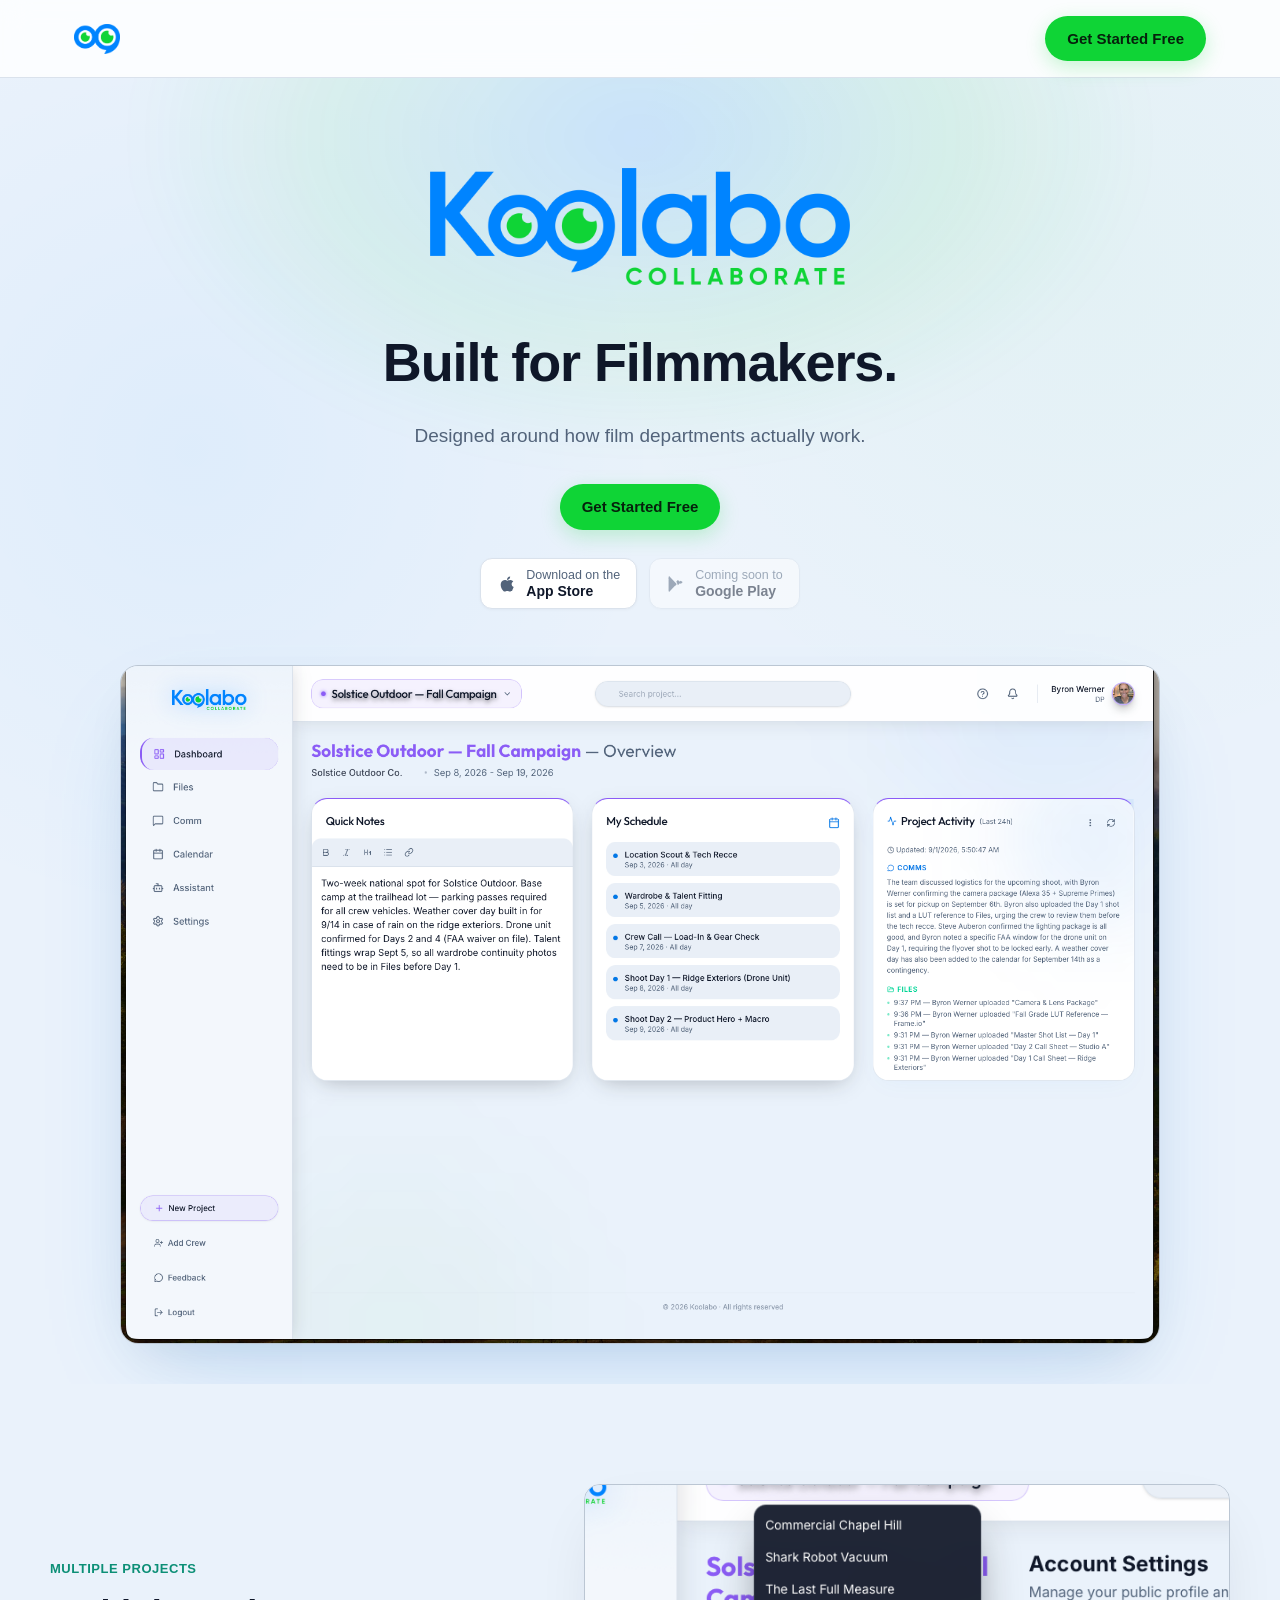
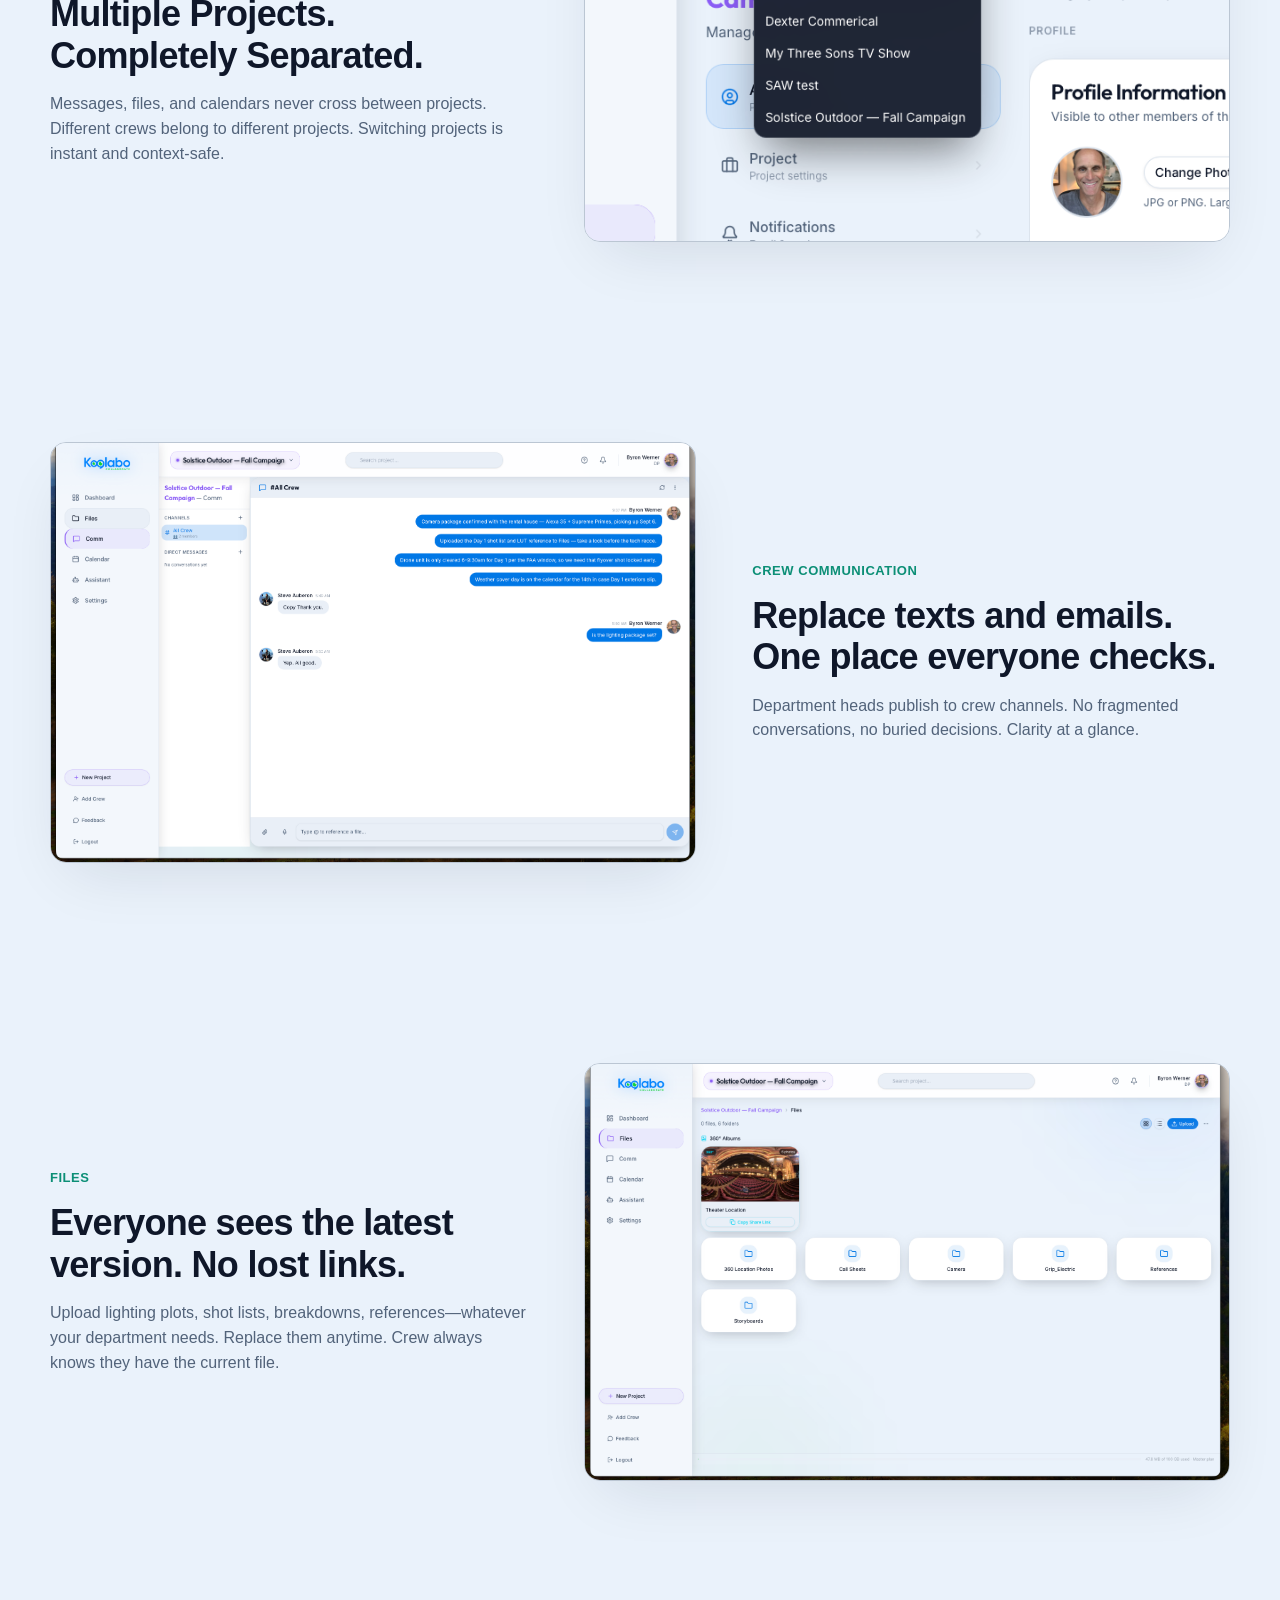
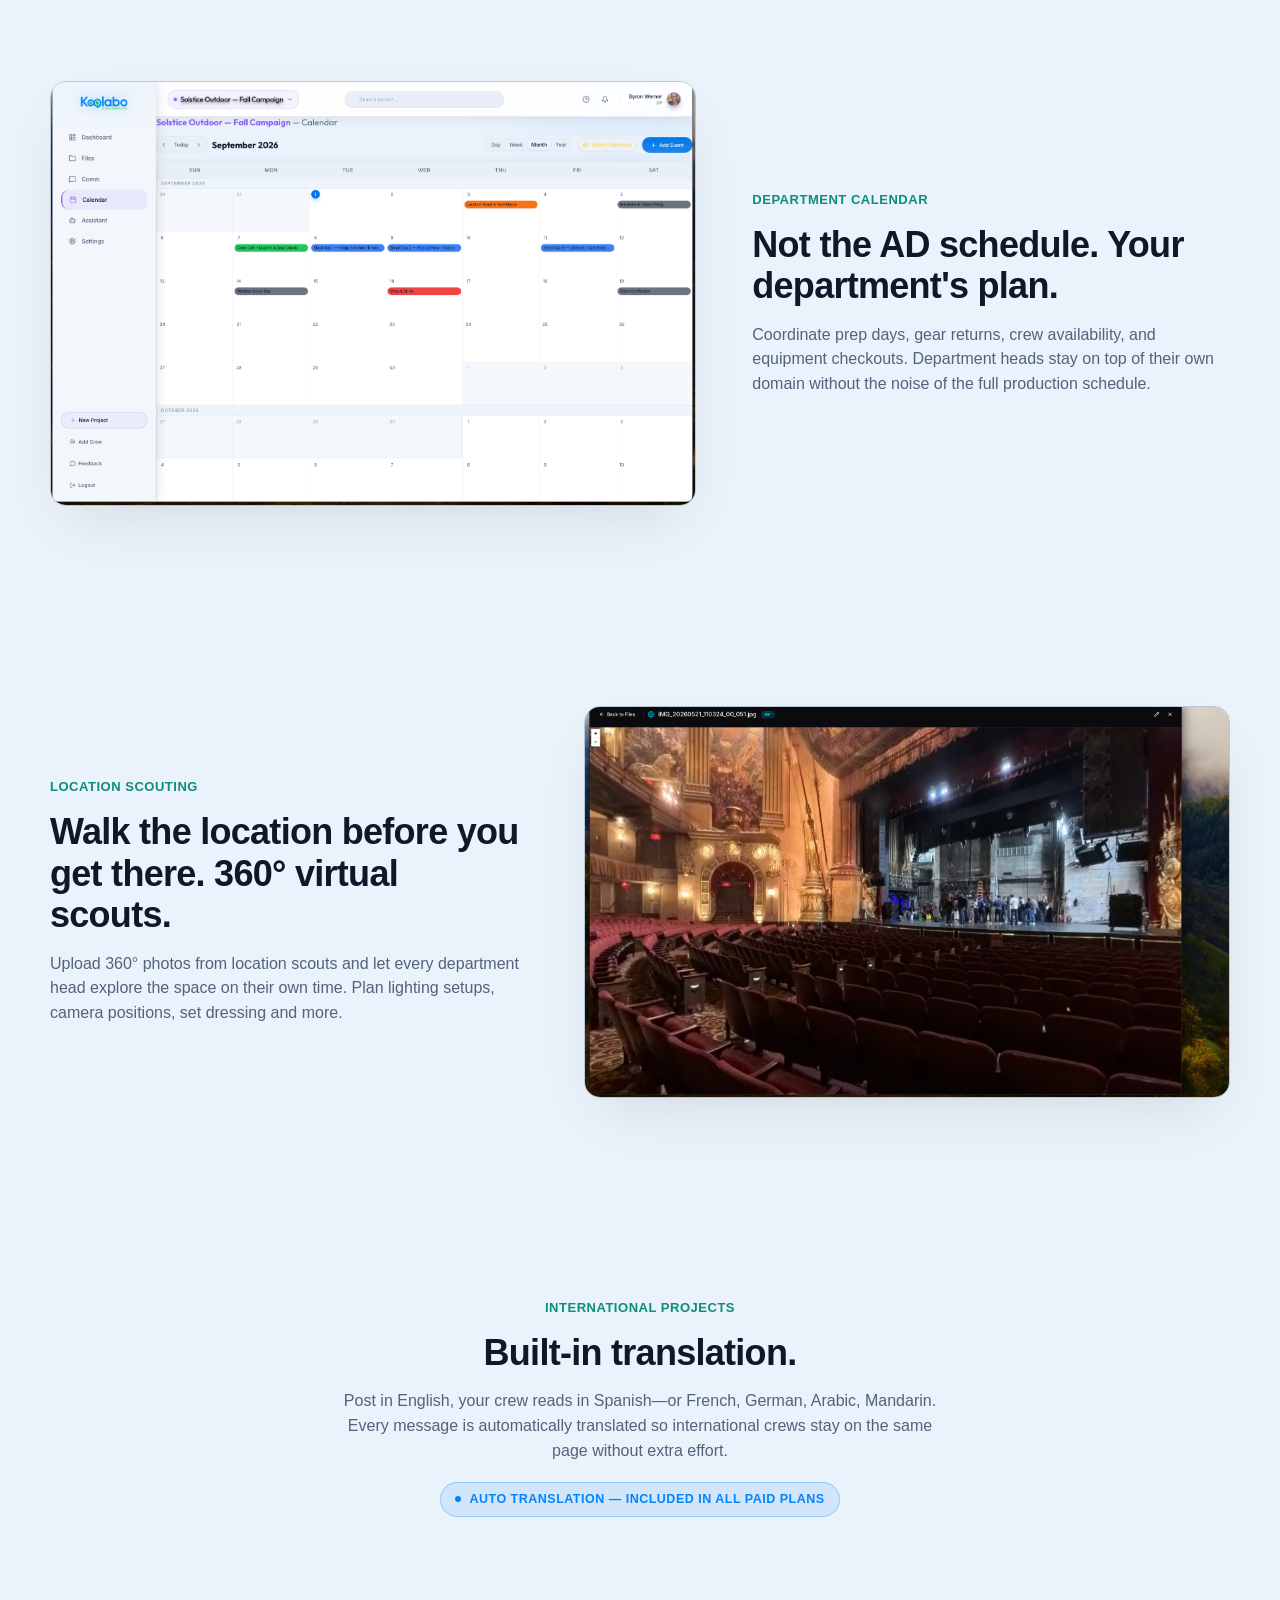
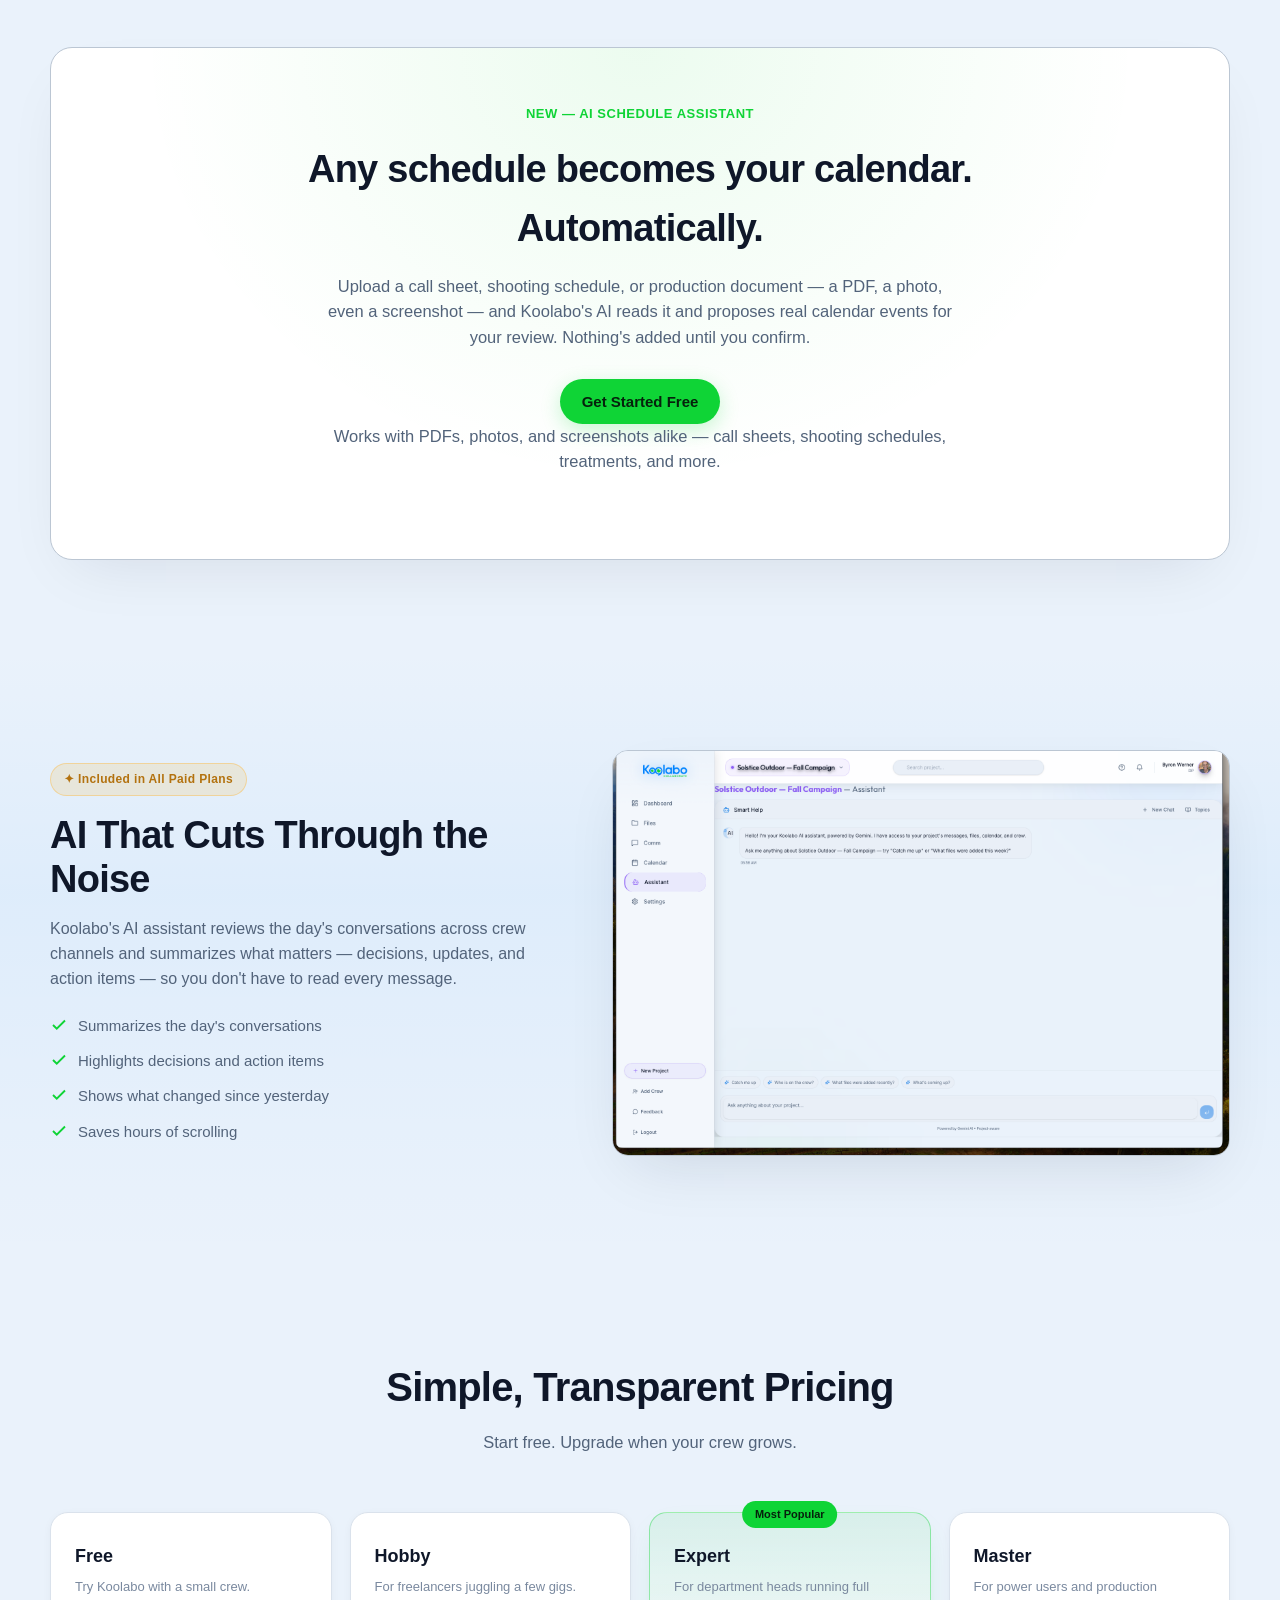
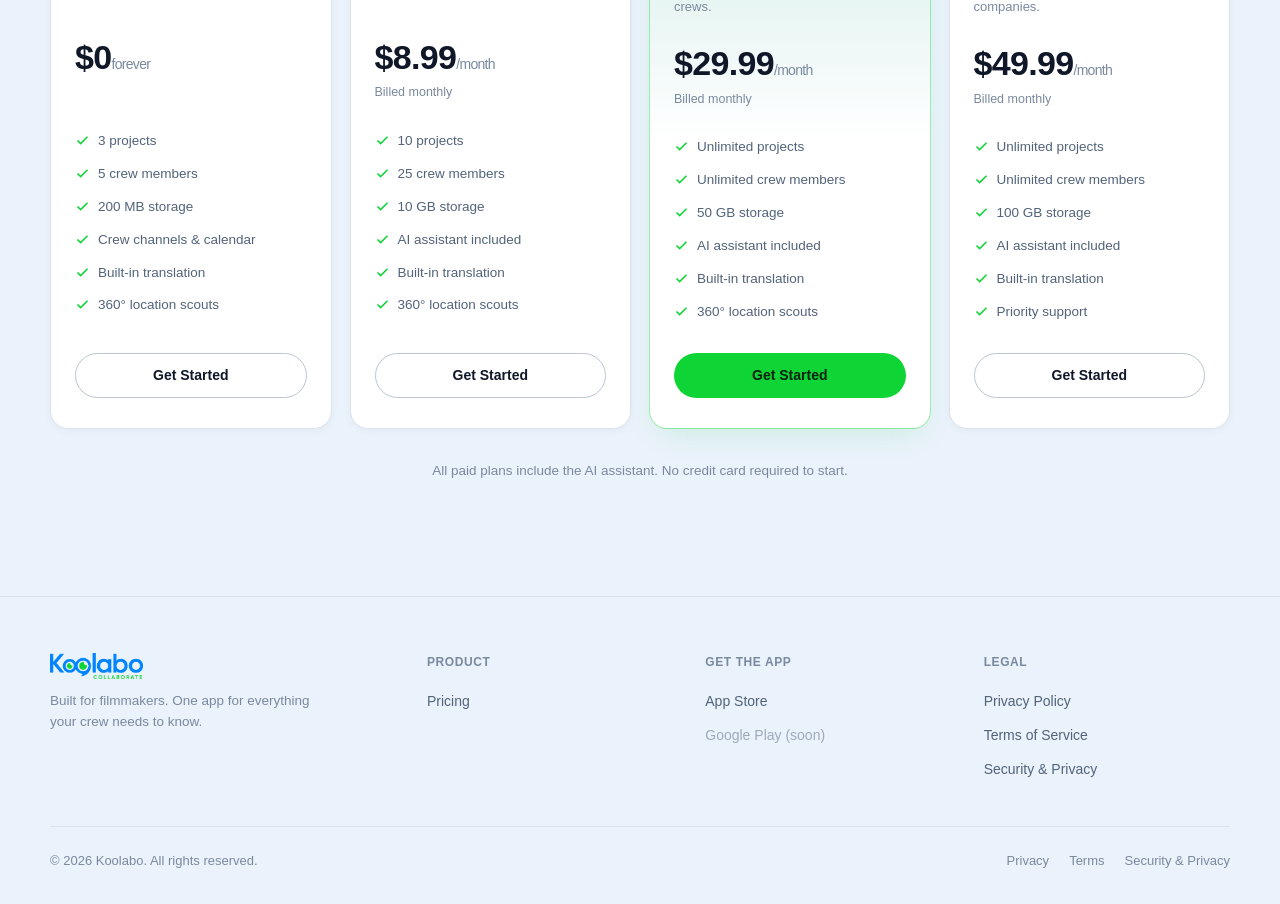
==== index.html @ 07921f1d "Initial commit: Koolabo marketing website" ====
<!doctype html>
<html lang="en">
<head>
<meta charset="UTF-8">
<meta name="viewport" content="width=device-width, initial-scale=1.0">
<title>Koolabo | One App for Everything Your Crew Needs to Know</title>
<meta name="description" content="Koolabo replaces texts, emails, Dropbox links, and side calendars with one centralized hub for film department heads and their crews.">
<meta property="og:title" content="Koolabo | One App for Everything Your Crew Needs to Know">
<meta property="og:description" content="Built for filmmakers. Designed around how film departments actually work.">
<meta property="og:image" content="/assets/opengraph.jpg">
<meta property="og:type" content="website">
<link rel="icon" href="assets/favicon.png">
<link rel="apple-touch-icon" href="assets/apple-touch-icon.png">
<link rel="stylesheet" href="assets/style.css">
</head>
<body>

<header class="nav">
  <div class="nav-inner">
    <a href="index.html" class="brand"><img src="assets/koolabo-icon.png" alt="Koolabo"></a>
    <a href="https://apps.apple.com/us/app/koolabo/id6770543274" class="btn-green">Get Started Free</a>
  </div>
</header>

<section class="hero">
  <img class="hero-logo" src="assets/koolabo-wordmark.png" alt="Koolabo — Collaborate">
  <h1>Built for Filmmakers.</h1>
  <p class="sub">Designed around how film departments actually work.</p>
  <div class="hero-ctas">
    <a href="https://apps.apple.com/us/app/koolabo/id6770543274" class="btn-green">Get Started Free</a>
  </div>
  <div class="store-badges">
    <a href="https://apps.apple.com/us/app/koolabo/id6770543274" class="store-badge">
      <svg viewBox="0 0 24 24" fill="currentColor"><path d="M17.05 20.28c-.98.95-2.05.8-3.08.35-1.09-.46-2.09-.48-3.24 0-1.44.62-2.2.44-3.06-.35C2.79 15.25 3.51 7.59 9.27 7.3c1.36.07 2.31.75 3.1.75.79 0 2.26-.93 3.81-.79 1.51.13 2.65.72 3.4 1.82-3.14 1.87-2.36 5.4.49 6.53-.55 1.31-1.28 2.62-2.02 4.67zM12.03 7.24c-.15-2.23 1.66-4.09 3.74-4.24.31 2.6-2.29 4.44-3.74 4.24z"/></svg>
      <span class="label">Download on the<b>App Store</b></span>
    </a>
    <span class="store-badge disabled">
      <svg viewBox="0 0 24 24" fill="currentColor"><path d="M3.6 2.6c-.3.3-.5.7-.5 1.2v16.4c0 .5.2.9.5 1.2l.1.1L12.8 12v-.1L3.7 2.5l-.1.1zm10.7 10.8l3.1-3.1-3.1-3.1-1.9 1.9zm-9.4 6.5l7.9-7.9-1.9-1.9-7.9 7.9c0 1.1.6 1.7 1.9 1.9zm-1.9-14.5c-.2.2-.2.5-.2.8l8.1 8.1 1.9-1.9-8-8c-.6-.4-1.3-.1-1.8 1zm14.4 6.4l1.8-1c.6-.4.6-1.4 0-1.8l-1.8-1-2.1 2.1z"/></svg>
      <span class="label">Coming soon to<b>Google Play</b></span>
    </span>
  </div>
  <div class="shot-frame">
    <img src="assets/screenshots/mainpage.png" alt="Koolabo Dashboard Overview">
  </div>
</section>

<section class="feature-row" id="features">
  <div class="wrap-inner">
    <div class="feature-text">
      <div class="kicker">Multiple Projects</div>
      <h2>Multiple Projects. Completely Separated.</h2>
      <p>Messages, files, and calendars never cross between projects. Different crews belong to different projects. Switching projects is instant and context-safe.</p>
    </div>
    <div class="feature-shot">
      <img src="assets/screenshots/multipleprojects.png" alt="Project Switcher">
    </div>
  </div>
</section>

<section class="feature-row reverse">
  <div class="wrap-inner">
    <div class="feature-text">
      <div class="kicker">Crew Communication</div>
      <h2>Replace texts and emails. One place everyone checks.</h2>
      <p>Department heads publish to crew channels. No fragmented conversations, no buried decisions. Clarity at a glance.</p>
    </div>
    <div class="feature-shot">
      <img src="assets/screenshots/Comm.png" alt="Crew Communication">
    </div>
  </div>
</section>

<section class="feature-row">
  <div class="wrap-inner">
    <div class="feature-text">
      <div class="kicker">Files</div>
      <h2>Everyone sees the latest version. No lost links.</h2>
      <p>Upload lighting plots, shot lists, breakdowns, references—whatever your department needs. Replace them anytime. Crew always knows they have the current file.</p>
    </div>
    <div class="feature-shot">
      <img src="assets/screenshots/files.png" alt="Project Files">
    </div>
  </div>
</section>

<section class="feature-row reverse">
  <div class="wrap-inner">
    <div class="feature-text">
      <div class="kicker">Department Calendar</div>
      <h2>Not the AD schedule. Your department's plan.</h2>
      <p>Coordinate prep days, gear returns, crew availability, and equipment checkouts. Department heads stay on top of their own domain without the noise of the full production schedule.</p>
    </div>
    <div class="feature-shot">
      <img src="assets/screenshots/cal.png" alt="Department Calendar">
    </div>
  </div>
</section>

<section class="feature-row">
  <div class="wrap-inner">
    <div class="feature-text">
      <div class="kicker">Location Scouting</div>
      <h2>Walk the location before you get there. 360° virtual scouts.</h2>
      <p>Upload 360° photos from location scouts and let every department head explore the space on their own time. Plan lighting setups, camera positions, set dressing and more.</p>
    </div>
    <div class="feature-shot">
      <img src="assets/screenshots/360.png" alt="360° Location Scout">
    </div>
  </div>
</section>

<section class="feature-row" style="padding-bottom: 40px;">
  <div class="wrap-inner" style="grid-template-columns: 1fr;">
    <div class="feature-text" style="text-align:center; max-width:620px; margin:0 auto;">
      <div class="kicker">International Projects</div>
      <h2>Built-in translation.</h2>
      <p>Post in English, your crew reads in Spanish—or French, German, Arabic, Mandarin. Every message is automatically translated so international crews stay on the same page without extra effort.</p>
      <div class="translation-badge"><span class="dot"></span>AUTO TRANSLATION — INCLUDED IN ALL PAID PLANS</div>
    </div>
  </div>
</section>

<section class="schedule-section">
  <div class="schedule-card">
    <div class="kicker">New — AI Schedule Assistant</div>
    <h2>Any schedule becomes your calendar. Automatically.</h2>
    <p>Upload a call sheet, shooting schedule, or production document — a PDF, a photo, even a screenshot — and Koolabo's AI reads it and proposes real calendar events for your review. Nothing's added until you confirm.</p>
    <div class="tap-hint" style="margin-bottom:28px;"></div>
    <a href="https://apps.apple.com/us/app/koolabo/id6770543274" class="btn-green">Get Started Free</a>
    <p class="schedule-note">Works with PDFs, photos, and screenshots alike — call sheets, shooting schedules, treatments, and more.</p>
  </div>
</section>

<section class="ai-section">
  <div class="wrap-inner">
    <div class="feature-text">
      <div class="ai-badge">✦ Included in All Paid Plans</div>
      <h2>AI That Cuts Through the Noise</h2>
      <p>Koolabo's AI assistant reviews the day's conversations across crew channels and summarizes what matters — decisions, updates, and action items — so you don't have to read every message.</p>
      <ul class="ai-list">
        <li><svg viewBox="0 0 24 24" fill="none" stroke="currentColor" stroke-width="2.5"><path d="M20 6L9 17l-5-5"/></svg>Summarizes the day's conversations</li>
        <li><svg viewBox="0 0 24 24" fill="none" stroke="currentColor" stroke-width="2.5"><path d="M20 6L9 17l-5-5"/></svg>Highlights decisions and action items</li>
        <li><svg viewBox="0 0 24 24" fill="none" stroke="currentColor" stroke-width="2.5"><path d="M20 6L9 17l-5-5"/></svg>Shows what changed since yesterday</li>
        <li><svg viewBox="0 0 24 24" fill="none" stroke="currentColor" stroke-width="2.5"><path d="M20 6L9 17l-5-5"/></svg>Saves hours of scrolling</li>
      </ul>
    </div>
    <div class="feature-shot">
      <img src="assets/screenshots/AI.png" alt="AI Assistant">
    </div>
  </div>
</section>

<section class="pricing-section" id="pricing">
  <div class="section-head">
    <h2>Simple, Transparent Pricing</h2>
    <p>Start free. Upgrade when your crew grows.</p>
  </div>
  <div class="pricing-grid">
    <div class="price-card">
      <h3>Free</h3>
      <p class="tagline">Try Koolabo with a small crew.</p>
      <div class="amount">$0<span>forever</span></div>
      <div class="per">&nbsp;</div>
      <ul>
        <li><svg viewBox="0 0 24 24" fill="none" stroke="currentColor" stroke-width="2.5"><path d="M20 6L9 17l-5-5"/></svg>3 projects</li>
        <li><svg viewBox="0 0 24 24" fill="none" stroke="currentColor" stroke-width="2.5"><path d="M20 6L9 17l-5-5"/></svg>5 crew members</li>
        <li><svg viewBox="0 0 24 24" fill="none" stroke="currentColor" stroke-width="2.5"><path d="M20 6L9 17l-5-5"/></svg>200 MB storage</li>
        <li><svg viewBox="0 0 24 24" fill="none" stroke="currentColor" stroke-width="2.5"><path d="M20 6L9 17l-5-5"/></svg>Crew channels &amp; calendar</li>
        <li><svg viewBox="0 0 24 24" fill="none" stroke="currentColor" stroke-width="2.5"><path d="M20 6L9 17l-5-5"/></svg>Built-in translation</li>
        <li><svg viewBox="0 0 24 24" fill="none" stroke="currentColor" stroke-width="2.5"><path d="M20 6L9 17l-5-5"/></svg>360° location scouts</li>
      </ul>
      <a href="https://apps.apple.com/us/app/koolabo/id6770543274">Get Started</a>
    </div>
    <div class="price-card">
      <h3>Hobby</h3>
      <p class="tagline">For freelancers juggling a few gigs.</p>
      <div class="amount">$8.99<span>/month</span></div>
      <div class="per">Billed monthly</div>
      <ul>
        <li><svg viewBox="0 0 24 24" fill="none" stroke="currentColor" stroke-width="2.5"><path d="M20 6L9 17l-5-5"/></svg>10 projects</li>
        <li><svg viewBox="0 0 24 24" fill="none" stroke="currentColor" stroke-width="2.5"><path d="M20 6L9 17l-5-5"/></svg>25 crew members</li>
        <li><svg viewBox="0 0 24 24" fill="none" stroke="currentColor" stroke-width="2.5"><path d="M20 6L9 17l-5-5"/></svg>10 GB storage</li>
        <li><svg viewBox="0 0 24 24" fill="none" stroke="currentColor" stroke-width="2.5"><path d="M20 6L9 17l-5-5"/></svg>AI assistant included</li>
        <li><svg viewBox="0 0 24 24" fill="none" stroke="currentColor" stroke-width="2.5"><path d="M20 6L9 17l-5-5"/></svg>Built-in translation</li>
        <li><svg viewBox="0 0 24 24" fill="none" stroke="currentColor" stroke-width="2.5"><path d="M20 6L9 17l-5-5"/></svg>360° location scouts</li>
      </ul>
      <a href="https://apps.apple.com/us/app/koolabo/id6770543274">Get Started</a>
    </div>
    <div class="price-card featured">
      <h3>Expert</h3>
      <p class="tagline">For department heads running full crews.</p>
      <div class="amount">$29.99<span>/month</span></div>
      <div class="per">Billed monthly</div>
      <ul>
        <li><svg viewBox="0 0 24 24" fill="none" stroke="currentColor" stroke-width="2.5"><path d="M20 6L9 17l-5-5"/></svg>Unlimited projects</li>
        <li><svg viewBox="0 0 24 24" fill="none" stroke="currentColor" stroke-width="2.5"><path d="M20 6L9 17l-5-5"/></svg>Unlimited crew members</li>
        <li><svg viewBox="0 0 24 24" fill="none" stroke="currentColor" stroke-width="2.5"><path d="M20 6L9 17l-5-5"/></svg>50 GB storage</li>
        <li><svg viewBox="0 0 24 24" fill="none" stroke="currentColor" stroke-width="2.5"><path d="M20 6L9 17l-5-5"/></svg>AI assistant included</li>
        <li><svg viewBox="0 0 24 24" fill="none" stroke="currentColor" stroke-width="2.5"><path d="M20 6L9 17l-5-5"/></svg>Built-in translation</li>
        <li><svg viewBox="0 0 24 24" fill="none" stroke="currentColor" stroke-width="2.5"><path d="M20 6L9 17l-5-5"/></svg>360° location scouts</li>
      </ul>
      <a href="https://apps.apple.com/us/app/koolabo/id6770543274">Get Started</a>
    </div>
    <div class="price-card">
      <h3>Master</h3>
      <p class="tagline">For power users and production companies.</p>
      <div class="amount">$49.99<span>/month</span></div>
      <div class="per">Billed monthly</div>
      <ul>
        <li><svg viewBox="0 0 24 24" fill="none" stroke="currentColor" stroke-width="2.5"><path d="M20 6L9 17l-5-5"/></svg>Unlimited projects</li>
        <li><svg viewBox="0 0 24 24" fill="none" stroke="currentColor" stroke-width="2.5"><path d="M20 6L9 17l-5-5"/></svg>Unlimited crew members</li>
        <li><svg viewBox="0 0 24 24" fill="none" stroke="currentColor" stroke-width="2.5"><path d="M20 6L9 17l-5-5"/></svg>100 GB storage</li>
        <li><svg viewBox="0 0 24 24" fill="none" stroke="currentColor" stroke-width="2.5"><path d="M20 6L9 17l-5-5"/></svg>AI assistant included</li>
        <li><svg viewBox="0 0 24 24" fill="none" stroke="currentColor" stroke-width="2.5"><path d="M20 6L9 17l-5-5"/></svg>Built-in translation</li>
        <li><svg viewBox="0 0 24 24" fill="none" stroke="currentColor" stroke-width="2.5"><path d="M20 6L9 17l-5-5"/></svg>Priority support</li>
      </ul>
      <a href="https://apps.apple.com/us/app/koolabo/id6770543274">Get Started</a>
    </div>
  </div>
  <p class="pricing-footnote">All paid plans include the AI assistant. No credit card required to start.</p>
</section>

<footer>
  <div class="footer-grid">
    <div class="footer-brand">
      <a href="index.html" class="brand"><img src="assets/koolabo-wordmark.png" alt="Koolabo"></a>
      <p>Built for filmmakers. One app for everything your crew needs to know.</p>
    </div>
    <div class="footer-col">
      <h5>Product</h5>
      <a href="#pricing">Pricing</a>
    </div>
    <div class="footer-col">
      <h5>Get the app</h5>
      <a href="https://apps.apple.com/us/app/koolabo/id6770543274">App Store</a>
      <a href="#" style="opacity:.5;">Google Play (soon)</a>
    </div>
    <div class="footer-col">
      <h5>Legal</h5>
      <a href="privacy.html">Privacy Policy</a>
      <a href="terms.html">Terms of Service</a>
      <a href="security.html">Security &amp; Privacy</a>
    </div>
  </div>
  <div class="footer-bottom">
    <span>© 2026 Koolabo. All rights reserved.</span>
    <div class="legal-links">
      <a href="privacy.html">Privacy</a>
      <a href="terms.html">Terms</a>
      <a href="security.html">Security &amp; Privacy</a>
    </div>
  </div>
</footer>

</body>
</html>
---- assets/style.css ----
:root {
  /* Light theme — matches the app's approved light palette
     (client/src/index.css :root.light, Aug 2026) */
  --bg: hsl(212, 68%, 95%);
  --bg-elev: #ffffff;
  --border: hsl(212, 32%, 89%);
  --border-strong: hsl(212, 22%, 78%);
  --text: hsl(222, 47%, 11%);
  --text-dim: hsl(215, 20%, 40%);
  --text-dimmer: hsl(215, 16%, 55%);
  --blue: #0084FF;
  --blue-soft: rgba(0,132,255,0.10);
  --green: #0FD436;
  --green-soft: rgba(15,212,54,0.12);
  --teal: #0c8f76;
}
* { box-sizing: border-box; }
html { scroll-behavior: smooth; }
body {
  margin: 0;
  background: var(--bg);
  background-image:
    radial-gradient(circle at 15% 50%, rgba(0, 132, 255, 0.05) 0%, transparent 40%),
    radial-gradient(circle at 85% 30%, rgba(15, 212, 54, 0.03) 0%, transparent 40%);
  background-attachment: fixed;
  color: var(--text);
  font-family: -apple-system, BlinkMacSystemFont, "SF Pro Text", "Segoe UI", Inter, Roboto, sans-serif;
  line-height: 1.55;
  -webkit-font-smoothing: antialiased;
}
a { color: inherit; text-decoration: none; }
img { max-width: 100%; display: block; }
.wrap { max-width: 1180px; margin: 0 auto; padding: 0 24px; }

header.nav {
  position: sticky; top: 0; z-index: 50;
  background: rgba(255,255,255,0.82);
  backdrop-filter: blur(14px); -webkit-backdrop-filter: blur(14px);
  border-bottom: 1px solid var(--border);
}
.nav-inner {
  display: flex; align-items: center; justify-content: space-between;
  padding: 16px 24px; max-width: 1180px; margin: 0 auto;
}
.brand { display: flex; align-items: center; gap: 8px; }
.brand img { height: 30px; width: auto; }
.btn-green {
  background: var(--green); color: #06210c !important; font-weight: 700;
  padding: 11px 22px; border-radius: 100px; font-size: 15px;
  box-shadow: 0 6px 20px rgba(15,212,54,0.22);
  transition: transform .15s ease, box-shadow .15s ease;
  display: inline-block;
}
.btn-green:hover { transform: translateY(-1px); box-shadow: 0 8px 26px rgba(15,212,54,0.3); }

.hero { padding: 90px 24px 40px; text-align: center; position: relative; overflow: hidden; }
.hero::before {
  content: ""; position: absolute; top: -260px; left: 50%; transform: translateX(-50%);
  width: 1000px; height: 640px;
  background: radial-gradient(ellipse at center, rgba(0,132,255,0.14) 0%, rgba(15,212,54,0.07) 45%, transparent 72%);
  filter: blur(20px); pointer-events: none;
}
.hero-logo { max-width: 420px; width: 80%; margin: 0 auto 36px; position: relative; }
.hero h1 {
  font-size: clamp(32px, 5vw, 54px); font-weight: 800; letter-spacing: -0.02em;
  margin: 0 0 16px; position: relative;
}
.hero p.sub {
  color: var(--text-dim); font-size: clamp(16px, 2vw, 19px);
  max-width: 520px; margin: 0 auto 34px; position: relative;
}
.hero-ctas { display: flex; align-items: center; justify-content: center; gap: 14px; flex-wrap: wrap; position: relative; margin-bottom: 28px; }
.store-badges { display: flex; align-items: center; justify-content: center; gap: 12px; flex-wrap: wrap; position: relative; margin-bottom: 56px; }
.store-badge {
  display: flex; align-items: center; gap: 9px;
  background: var(--bg-elev); border: 1px solid var(--border);
  padding: 9px 16px; border-radius: 12px; font-size: 12.5px; color: var(--text-dim);
  box-shadow: 0 1px 3px rgba(15,23,42,0.04);
}
.store-badge svg { width: 20px; height: 20px; flex-shrink: 0; }
.store-badge .label { display: flex; flex-direction: column; align-items: flex-start; line-height: 1.2; }
.store-badge .label b { color: var(--text); font-size: 14px; }
.store-badge.disabled { opacity: 0.5; }

.shot-frame {
  max-width: 1040px; margin: 0 auto; border-radius: 18px;
  border: 1px solid var(--border-strong);
  box-shadow: 0 40px 100px -30px rgba(0,132,255,0.18), 0 20px 50px -20px rgba(15,23,42,0.12);
  overflow: hidden; position: relative;
}
.shot-frame img { width: 100%; }
.tap-hint {
  text-align: center; font-size: 12.5px; color: var(--text-dimmer); margin-top: 14px;
}

.feature-row {
  padding: 100px 24px;
  display: grid; grid-template-columns: 1fr; gap: 40px; align-items: center;
}
.feature-row .wrap-inner { max-width: 1180px; margin: 0 auto; display: grid; grid-template-columns: 0.85fr 1.15fr; gap: 56px; align-items: center; }
.feature-row.reverse .wrap-inner { grid-template-columns: 1.15fr 0.85fr; }
.feature-row.reverse .feature-text { order: 2; }
.feature-row.reverse .feature-shot { order: 1; }
.feature-text .kicker { color: var(--teal); font-size: 13px; font-weight: 700; letter-spacing: 0.04em; text-transform: uppercase; margin-bottom: 14px; }
.feature-text h2 { font-size: clamp(26px, 3.2vw, 36px); letter-spacing: -0.02em; margin: 0 0 16px; line-height: 1.15; }
.feature-text p { color: var(--text-dim); font-size: 16px; margin: 0; }
.feature-shot { border-radius: 16px; border: 1px solid var(--border-strong); overflow: hidden; box-shadow: 0 24px 60px -20px rgba(15,23,42,0.12); }
.feature-shot img { width: 100%; }

.translation-badge {
  display: inline-flex; align-items: center; gap: 8px;
  background: var(--blue-soft); border: 1px solid rgba(0,132,255,0.3);
  color: var(--blue); font-size: 12.5px; font-weight: 700; letter-spacing: 0.04em;
  padding: 7px 14px; border-radius: 100px; margin-top: 18px;
}
.translation-badge .dot { width: 6px; height: 6px; border-radius: 50%; background: var(--blue); }

.ai-section { padding: 100px 24px; background: linear-gradient(180deg, transparent, rgba(0,132,255,0.05) 40%, transparent); }
.ai-section .wrap-inner { max-width: 1180px; margin: 0 auto; display: grid; grid-template-columns: 0.9fr 1.1fr; gap: 56px; align-items: center; }
.ai-badge {
  display: inline-flex; align-items: center; gap: 8px; font-size: 12px; font-weight: 700;
  color: #b3720f; background: rgba(255,176,32,0.14); border: 1px solid rgba(255,176,32,0.35);
  padding: 6px 13px; border-radius: 100px; margin-bottom: 18px; letter-spacing: 0.03em;
}
.ai-section h2 { font-size: clamp(26px, 3.2vw, 38px); letter-spacing: -0.02em; margin: 0 0 16px; line-height: 1.15; }
.ai-section > .wrap-inner > .feature-text > p { color: var(--text-dim); font-size: 16px; margin-bottom: 22px; }
.ai-list { list-style: none; padding: 0; margin: 0; display: flex; flex-direction: column; gap: 12px; }
.ai-list li { display: flex; align-items: flex-start; gap: 10px; font-size: 15px; color: var(--text-dim); }
.ai-list svg { width: 18px; height: 18px; color: var(--green); flex-shrink: 0; margin-top: 2px; }

.schedule-section { padding: 90px 24px; }
.schedule-card {
  max-width: 1180px; margin: 0 auto;
  background: var(--bg-elev); border: 1px solid var(--border-strong);
  border-radius: 22px; padding: 56px; text-align: center;
  background-image: radial-gradient(ellipse at top, rgba(15,212,54,0.08), transparent 60%);
  box-shadow: 0 24px 60px -24px rgba(15,23,42,0.1);
}
.schedule-card .kicker { color: var(--green); font-size: 13px; font-weight: 700; letter-spacing: 0.04em; text-transform: uppercase; margin-bottom: 16px; }
.schedule-card h2 { font-size: clamp(26px, 3.4vw, 38px); letter-spacing: -0.02em; margin: 0 0 16px; max-width: 720px; margin-left: auto; margin-right: auto; }
.schedule-card p { color: var(--text-dim); font-size: 16.5px; max-width: 640px; margin: 0 auto 28px; }
.schedule-note { font-size: 13.5px; color: var(--text-dimmer); max-width: 560px; margin: 24px auto 0; }

.pricing-section { padding: 100px 24px; }
.section-head { text-align: center; max-width: 620px; margin: 0 auto 56px; }
.section-head h2 { font-size: clamp(28px, 3.6vw, 40px); letter-spacing: -0.02em; margin: 0 0 12px; }
.section-head p { color: var(--text-dim); font-size: 16.5px; margin: 0; }
.pricing-grid { display: grid; grid-template-columns: repeat(4, 1fr); gap: 18px; max-width: 1180px; margin: 0 auto; align-items: stretch; }
.price-card {
  background: var(--bg-elev); border: 1px solid var(--border); border-radius: 18px;
  padding: 30px 24px; display: flex; flex-direction: column; position: relative;
  box-shadow: 0 2px 8px rgba(15,23,42,0.04);
}
.price-card.featured { border-color: rgba(15,212,54,0.4); background: linear-gradient(180deg, rgba(15,212,54,0.08), var(--bg-elev) 45%); box-shadow: 0 12px 32px -12px rgba(15,212,54,0.18); }
.price-card.featured::before {
  content: "Most Popular"; position: absolute; top: -12px; left: 50%; transform: translateX(-50%);
  background: var(--green); color: #06210c; font-size: 11px; font-weight: 800;
  padding: 5px 13px; border-radius: 100px;
}
.price-card h3 { font-size: 18px; margin: 0 0 6px; }
.price-card .tagline { color: var(--text-dimmer); font-size: 13px; margin: 0 0 20px; min-height: 34px; }
.price-card .amount { font-size: 34px; font-weight: 800; letter-spacing: -0.02em; }
.price-card .amount span { font-size: 14px; font-weight: 500; color: var(--text-dimmer); }
.price-card .per { color: var(--text-dimmer); font-size: 12.5px; margin-bottom: 22px; }
.price-card ul { list-style: none; margin: 0 0 24px; padding: 0; flex: 1; }
.price-card li { display: flex; align-items: flex-start; gap: 8px; font-size: 13.5px; color: var(--text-dim); padding: 6px 0; }
.price-card li svg { width: 15px; height: 15px; margin-top: 2px; flex-shrink: 0; color: var(--green); }
.price-card a { text-align: center; padding: 11px; border-radius: 100px; font-weight: 700; font-size: 14px; border: 1px solid var(--border-strong); }
.price-card.featured a { background: var(--green); color: #06210c; border-color: transparent; }
.pricing-footnote { text-align: center; color: var(--text-dimmer); font-size: 13.5px; margin-top: 32px; }

footer { border-top: 1px solid var(--border); padding: 56px 24px 32px; }
.footer-grid { display: grid; grid-template-columns: 1.4fr 1fr 1fr 1fr; gap: 32px; margin-bottom: 40px; max-width: 1180px; margin-left: auto; margin-right: auto; }
.footer-brand .brand { margin-bottom: 12px; }
.footer-brand img { height: 26px; }
.footer-brand p { color: var(--text-dimmer); font-size: 13.5px; max-width: 260px; margin: 12px 0 0; }
.footer-col h5 { font-size: 12px; text-transform: uppercase; letter-spacing: 0.05em; color: var(--text-dimmer); margin: 0 0 14px; }
.footer-col a { display: block; color: var(--text-dim); font-size: 14px; padding: 6px 0; }
.footer-col a:hover { color: var(--text); }
.footer-bottom {
  display: flex; align-items: center; justify-content: space-between; flex-wrap: wrap; gap: 12px;
  border-top: 1px solid var(--border); padding-top: 24px; color: var(--text-dimmer); font-size: 13px;
  max-width: 1180px; margin: 0 auto;
}
.footer-bottom .legal-links { display: flex; gap: 20px; }

.legal-page { padding: 64px 24px 100px; }
.legal-page .wrap { max-width: 760px; }
.legal-page h1 { font-size: 34px; letter-spacing: -0.02em; margin-bottom: 8px; }
.legal-page .updated { color: var(--text-dimmer); font-size: 14px; margin-bottom: 44px; }
.legal-page h2 { font-size: 19px; margin: 40px 0 12px; letter-spacing: -0.01em; }
.legal-page p, .legal-page li { color: var(--text-dim); font-size: 15px; line-height: 1.7; }
.legal-page ul { padding-left: 20px; }
.legal-note {
  background: var(--bg-elev); border: 1px solid var(--border-strong); border-left: 3px solid var(--green);
  border-radius: 10px; padding: 16px 18px; font-size: 13.5px; color: var(--text-dim); margin-bottom: 40px;
}

.nav-links { display: flex; align-items: center; gap: 28px; }
.nav-links a { color: var(--text-dim); font-size: 14.5px; font-weight: 500; }
.nav-links a:hover { color: var(--text); }
.nav-links a.nav-cta {
  background: var(--green); color: #06210c; font-weight: 700; padding: 9px 18px; border-radius: 100px; font-size: 14px;
}
.nav-links a.nav-cta:hover { color: #06210c; }

@media (max-width: 900px) {
  .feature-row .wrap-inner, .ai-section .wrap-inner { grid-template-columns: 1fr !important; gap: 32px; }
  .feature-row.reverse .feature-text, .feature-row.reverse .feature-shot { order: unset; }
  .pricing-grid { grid-template-columns: 1fr 1fr; }
  .footer-grid { grid-template-columns: 1fr 1fr; }
}
@media (max-width: 560px) {
  .pricing-grid { grid-template-columns: 1fr; }
  .nav-links { gap: 14px; }
}
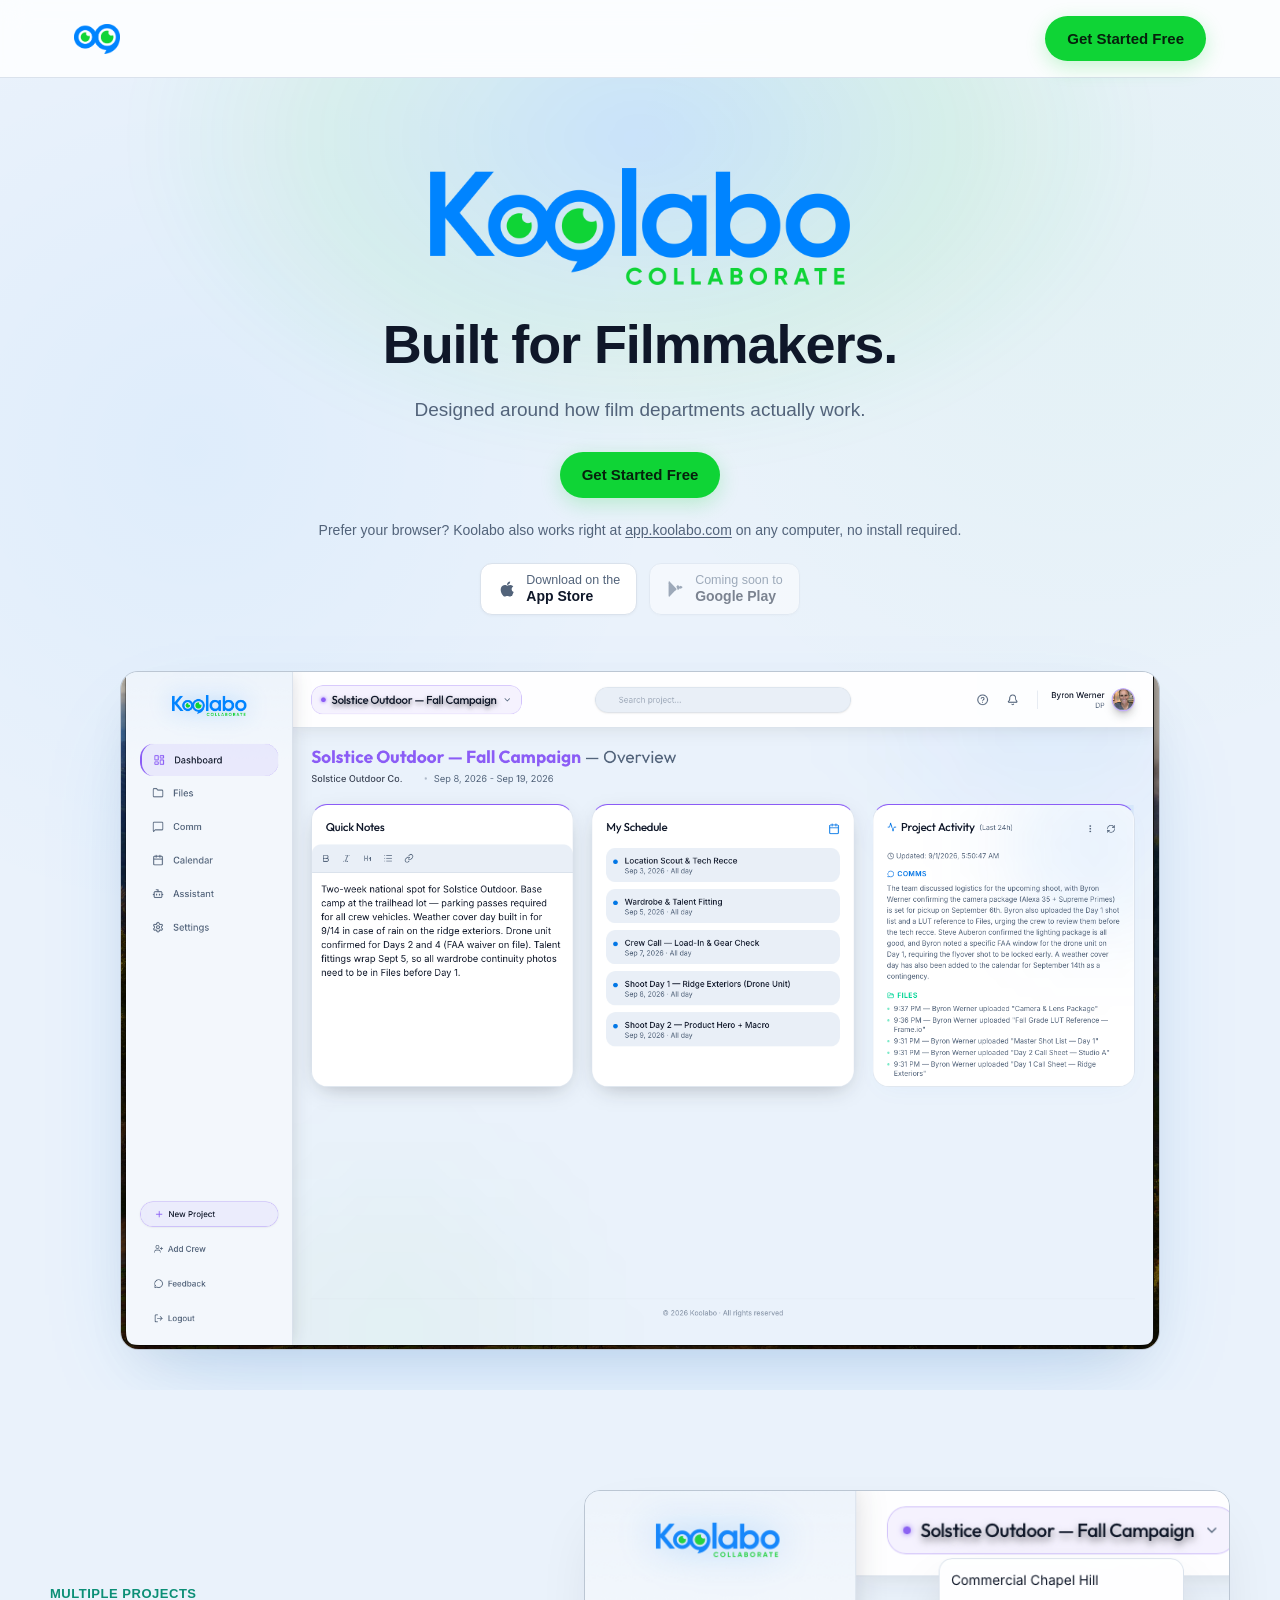
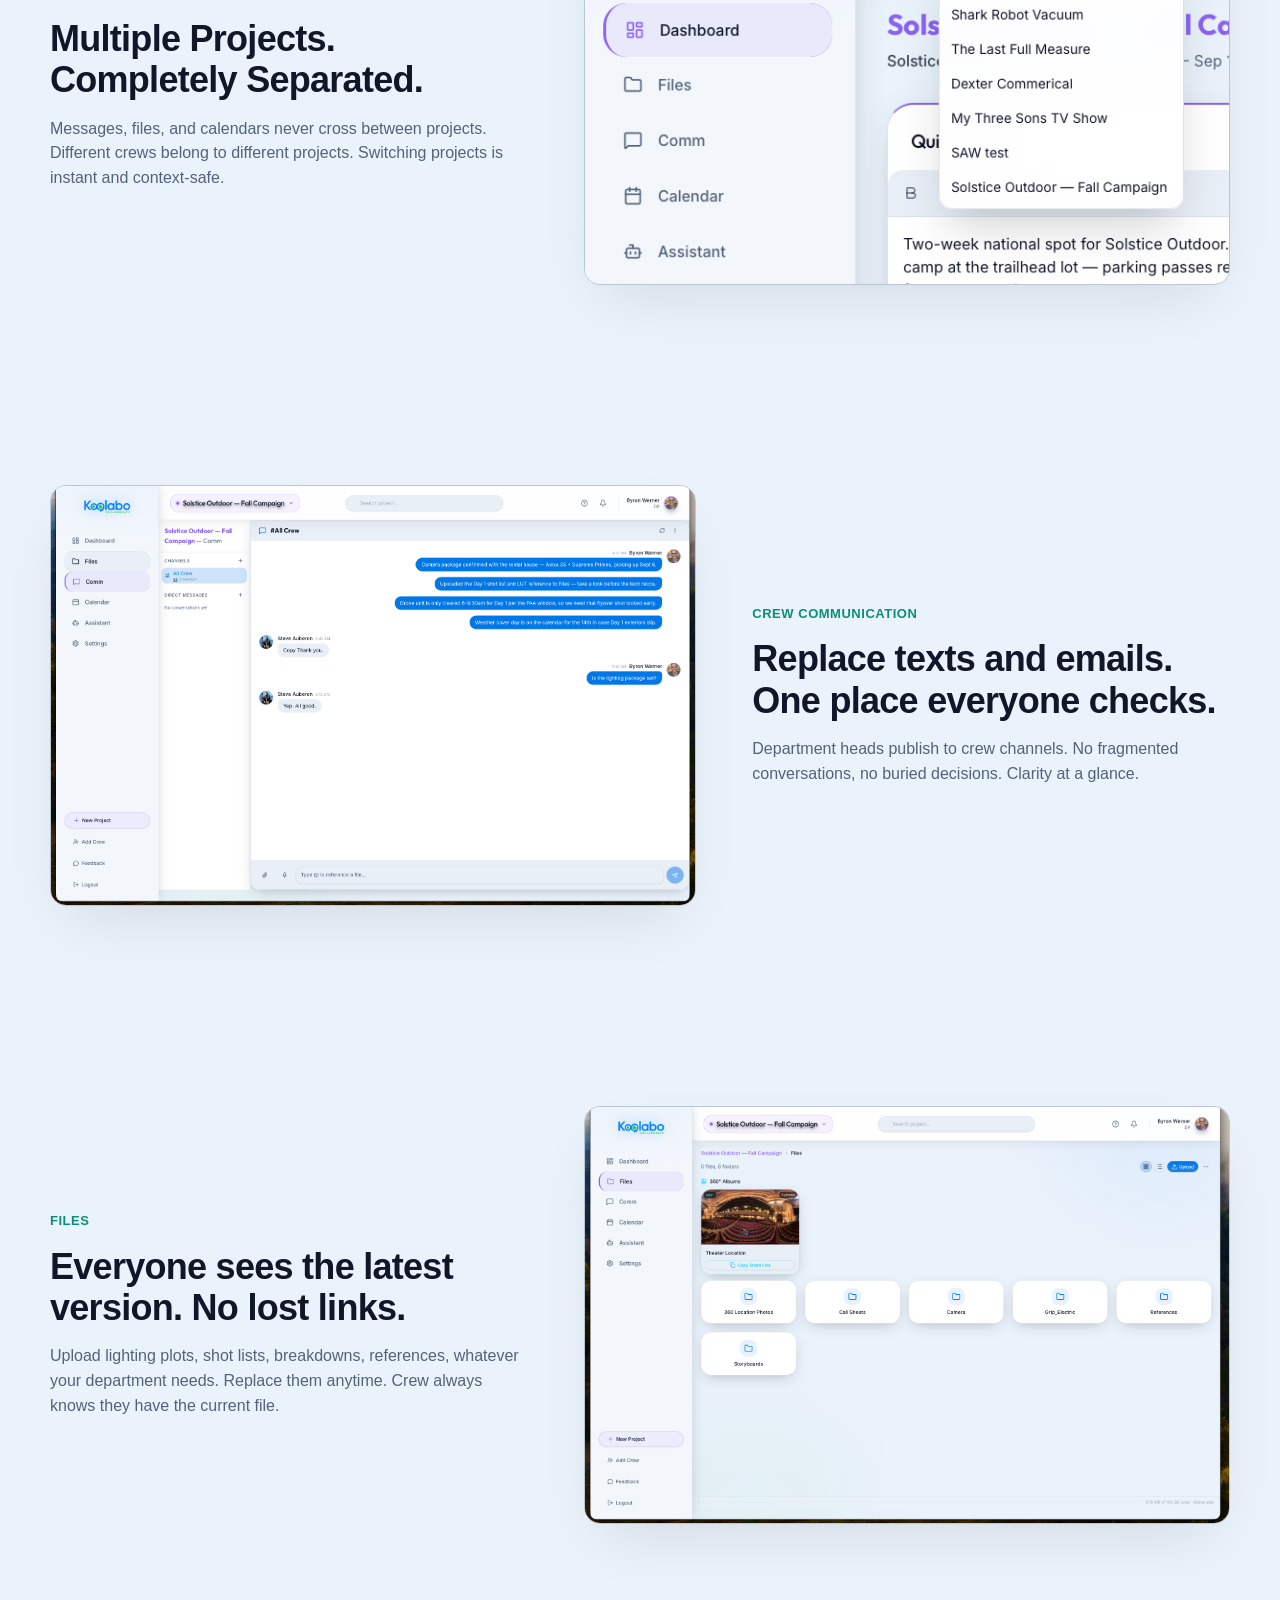
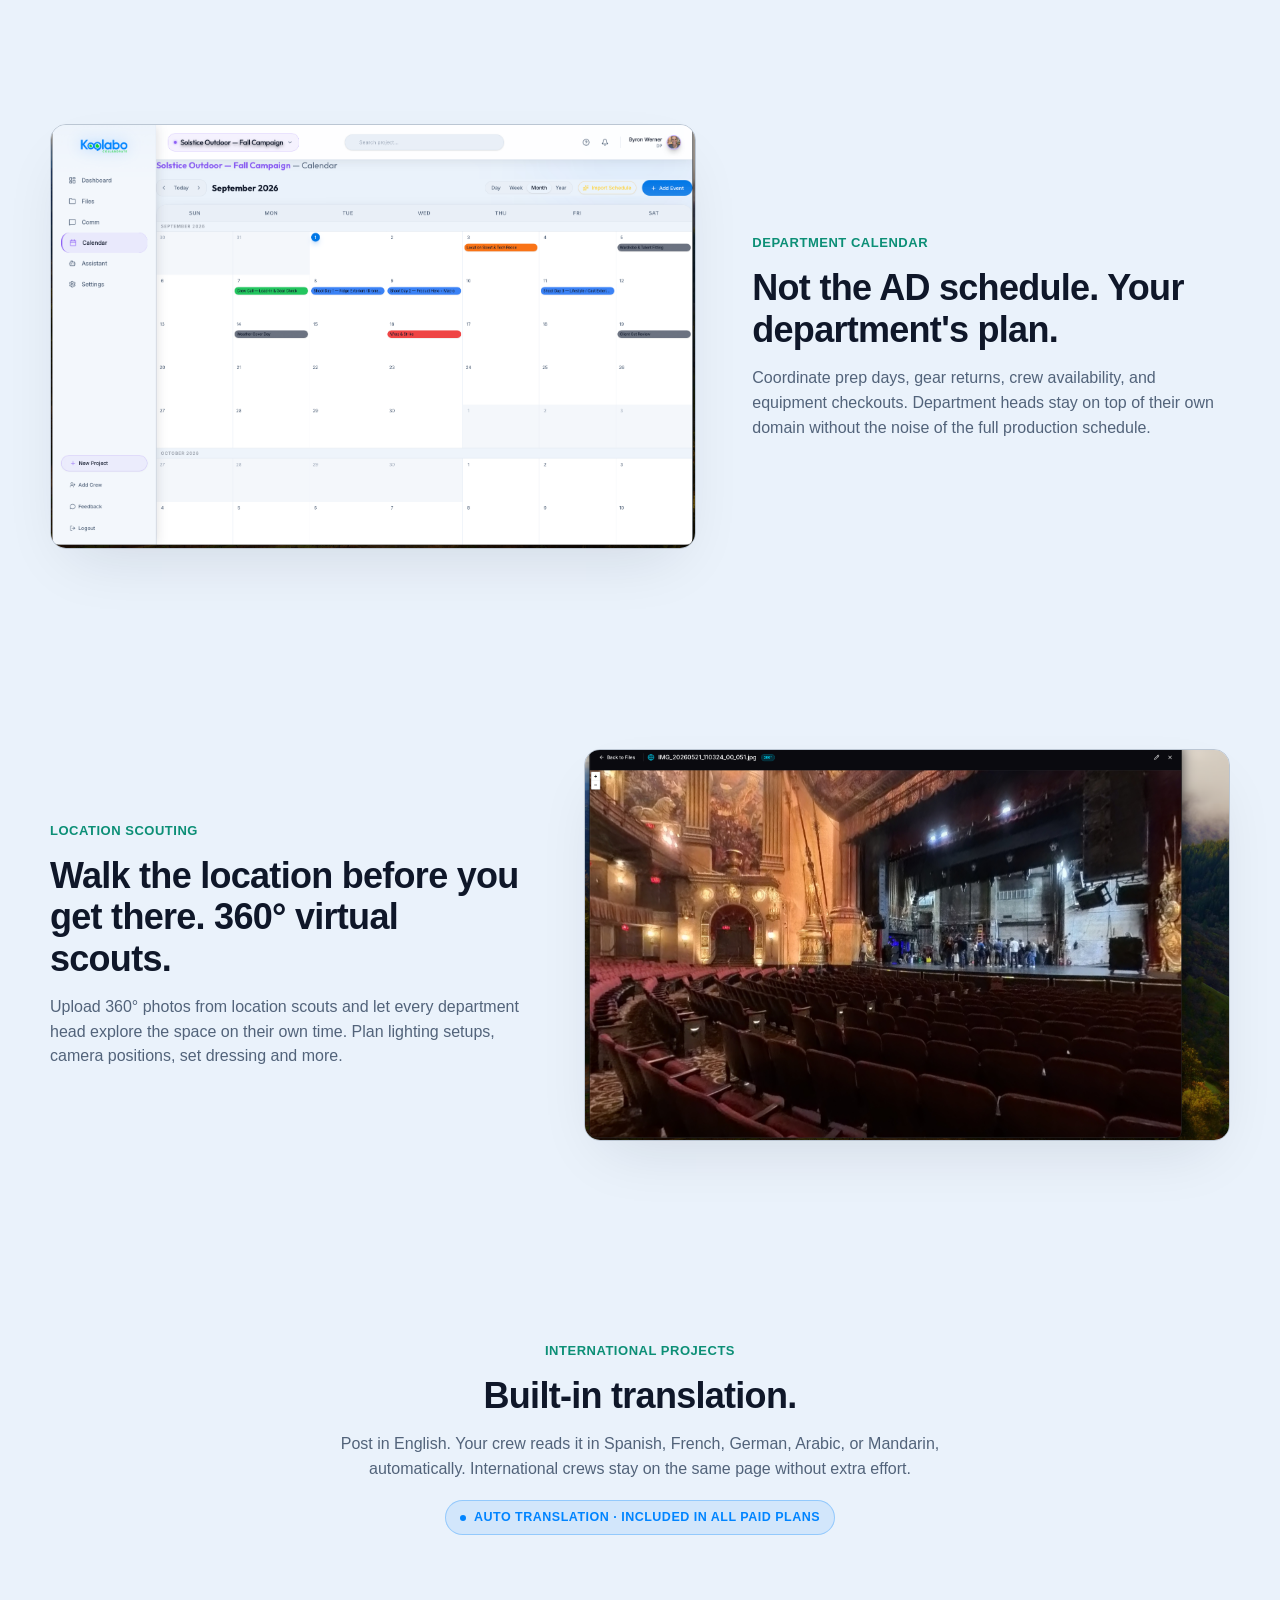
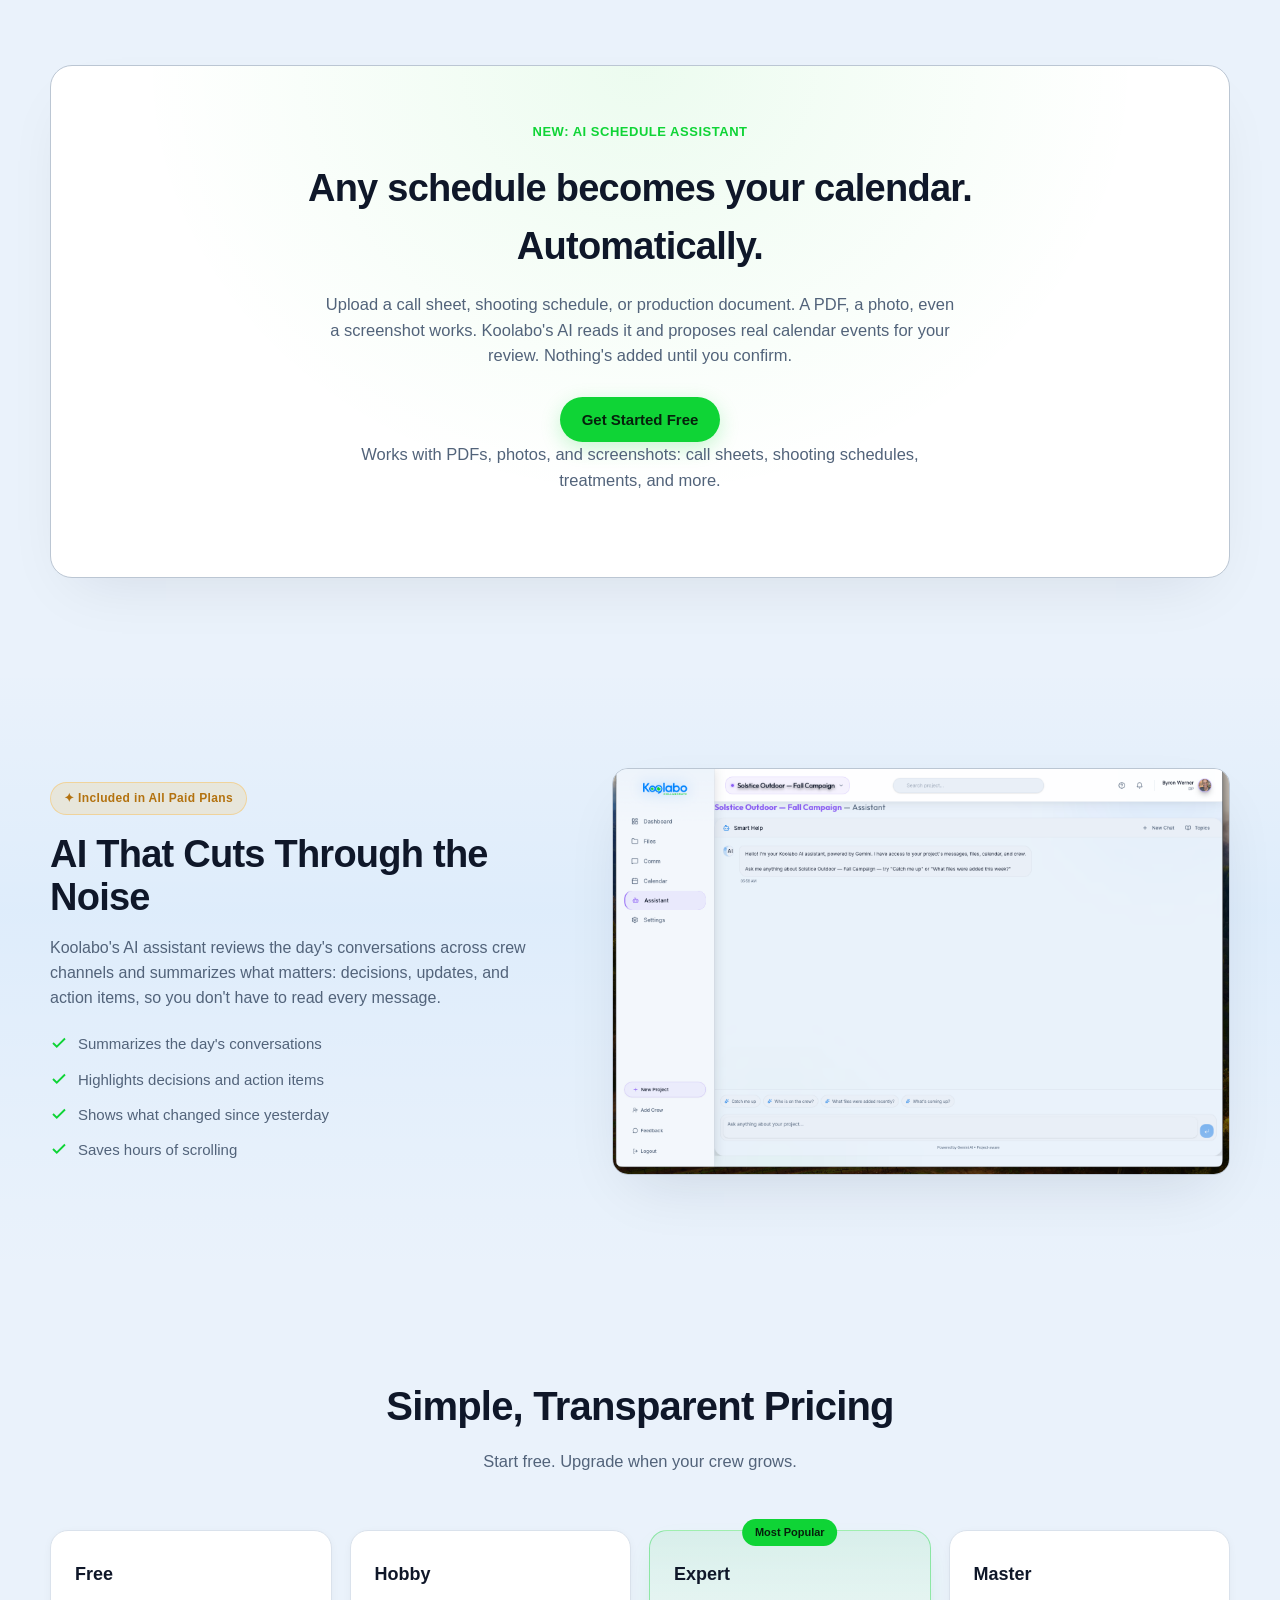
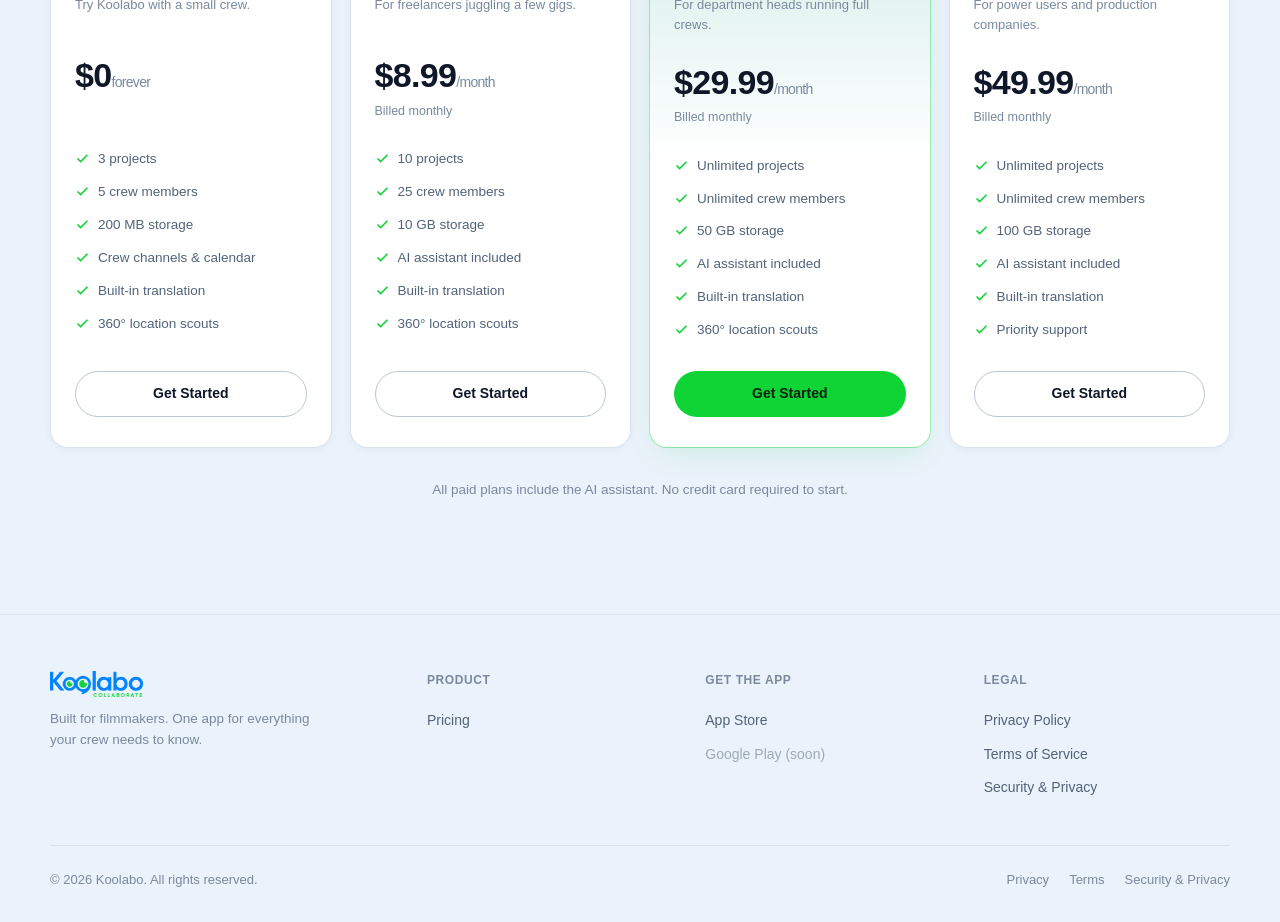
==== commit ea21b0b8: "Tighten hero spacing, add web-app mention, remove AI-sounding phrasing Tightened the gaps between th" ====
--- a/index.html
+++ b/index.html
@@ -23,12 +23,13 @@
 </header>
 
 <section class="hero">
-  <img class="hero-logo" src="assets/koolabo-wordmark.png" alt="Koolabo — Collaborate">
+  <img class="hero-logo" src="assets/koolabo-wordmark.png" alt="Koolabo Collaborate">
   <h1>Built for Filmmakers.</h1>
   <p class="sub">Designed around how film departments actually work.</p>
   <div class="hero-ctas">
     <a href="https://apps.apple.com/us/app/koolabo/id6770543274" class="btn-green">Get Started Free</a>
   </div>
+  <p class="web-note">Prefer your browser? Koolabo also works right at <a href="https://app.koolabo.com">app.koolabo.com</a> on any computer, no install required.</p>
   <div class="store-badges">
     <a href="https://apps.apple.com/us/app/koolabo/id6770543274" class="store-badge">
       <svg viewBox="0 0 24 24" fill="currentColor"><path d="M17.05 20.28c-.98.95-2.05.8-3.08.35-1.09-.46-2.09-.48-3.24 0-1.44.62-2.2.44-3.06-.35C2.79 15.25 3.51 7.59 9.27 7.3c1.36.07 2.31.75 3.1.75.79 0 2.26-.93 3.81-.79 1.51.13 2.65.72 3.4 1.82-3.14 1.87-2.36 5.4.49 6.53-.55 1.31-1.28 2.62-2.02 4.67zM12.03 7.24c-.15-2.23 1.66-4.09 3.74-4.24.31 2.6-2.29 4.44-3.74 4.24z"/></svg>
@@ -75,7 +76,7 @@
     <div class="feature-text">
       <div class="kicker">Files</div>
       <h2>Everyone sees the latest version. No lost links.</h2>
-      <p>Upload lighting plots, shot lists, breakdowns, references—whatever your department needs. Replace them anytime. Crew always knows they have the current file.</p>
+      <p>Upload lighting plots, shot lists, breakdowns, references, whatever your department needs. Replace them anytime. Crew always knows they have the current file.</p>
     </div>
     <div class="feature-shot">
       <img src="assets/screenshots/files.png" alt="Project Files">
@@ -114,20 +115,20 @@
     <div class="feature-text" style="text-align:center; max-width:620px; margin:0 auto;">
       <div class="kicker">International Projects</div>
       <h2>Built-in translation.</h2>
-      <p>Post in English, your crew reads in Spanish—or French, German, Arabic, Mandarin. Every message is automatically translated so international crews stay on the same page without extra effort.</p>
-      <div class="translation-badge"><span class="dot"></span>AUTO TRANSLATION — INCLUDED IN ALL PAID PLANS</div>
+      <p>Post in English. Your crew reads it in Spanish, French, German, Arabic, or Mandarin, automatically. International crews stay on the same page without extra effort.</p>
+      <div class="translation-badge"><span class="dot"></span>AUTO TRANSLATION &middot; INCLUDED IN ALL PAID PLANS</div>
     </div>
   </div>
 </section>
 
 <section class="schedule-section">
   <div class="schedule-card">
-    <div class="kicker">New — AI Schedule Assistant</div>
+    <div class="kicker">New: AI Schedule Assistant</div>
     <h2>Any schedule becomes your calendar. Automatically.</h2>
-    <p>Upload a call sheet, shooting schedule, or production document — a PDF, a photo, even a screenshot — and Koolabo's AI reads it and proposes real calendar events for your review. Nothing's added until you confirm.</p>
+    <p>Upload a call sheet, shooting schedule, or production document. A PDF, a photo, even a screenshot works. Koolabo's AI reads it and proposes real calendar events for your review. Nothing's added until you confirm.</p>
     <div class="tap-hint" style="margin-bottom:28px;"></div>
     <a href="https://apps.apple.com/us/app/koolabo/id6770543274" class="btn-green">Get Started Free</a>
-    <p class="schedule-note">Works with PDFs, photos, and screenshots alike — call sheets, shooting schedules, treatments, and more.</p>
+    <p class="schedule-note">Works with PDFs, photos, and screenshots: call sheets, shooting schedules, treatments, and more.</p>
   </div>
 </section>
 
@@ -136,7 +137,7 @@
     <div class="feature-text">
       <div class="ai-badge">✦ Included in All Paid Plans</div>
       <h2>AI That Cuts Through the Noise</h2>
-      <p>Koolabo's AI assistant reviews the day's conversations across crew channels and summarizes what matters — decisions, updates, and action items — so you don't have to read every message.</p>
+      <p>Koolabo's AI assistant reviews the day's conversations across crew channels and summarizes what matters: decisions, updates, and action items, so you don't have to read every message.</p>
       <ul class="ai-list">
         <li><svg viewBox="0 0 24 24" fill="none" stroke="currentColor" stroke-width="2.5"><path d="M20 6L9 17l-5-5"/></svg>Summarizes the day's conversations</li>
         <li><svg viewBox="0 0 24 24" fill="none" stroke="currentColor" stroke-width="2.5"><path d="M20 6L9 17l-5-5"/></svg>Highlights decisions and action items</li>
--- a/assets/style.css
+++ b/assets/style.css
@@ -60,15 +60,20 @@
   background: radial-gradient(ellipse at center, rgba(0,132,255,0.14) 0%, rgba(15,212,54,0.07) 45%, transparent 72%);
   filter: blur(20px); pointer-events: none;
 }
-.hero-logo { max-width: 420px; width: 80%; margin: 0 auto 36px; position: relative; }
+.hero-logo { max-width: 420px; width: 80%; margin: 0 auto 18px; position: relative; }
 .hero h1 {
   font-size: clamp(32px, 5vw, 54px); font-weight: 800; letter-spacing: -0.02em;
-  margin: 0 0 16px; position: relative;
+  margin: 0 0 8px; position: relative;
 }
 .hero p.sub {
   color: var(--text-dim); font-size: clamp(16px, 2vw, 19px);
-  max-width: 520px; margin: 0 auto 34px; position: relative;
-}
+  max-width: 520px; margin: 0 auto 28px; position: relative;
+}
+.web-note {
+  color: var(--text-dim); font-size: 14px;
+  margin: -6px auto 22px; position: relative;
+}
+.web-note a { color: inherit; text-decoration: underline; text-underline-offset: 2px; }
 .hero-ctas { display: flex; align-items: center; justify-content: center; gap: 14px; flex-wrap: wrap; position: relative; margin-bottom: 28px; }
 .store-badges { display: flex; align-items: center; justify-content: center; gap: 12px; flex-wrap: wrap; position: relative; margin-bottom: 56px; }
 .store-badge {
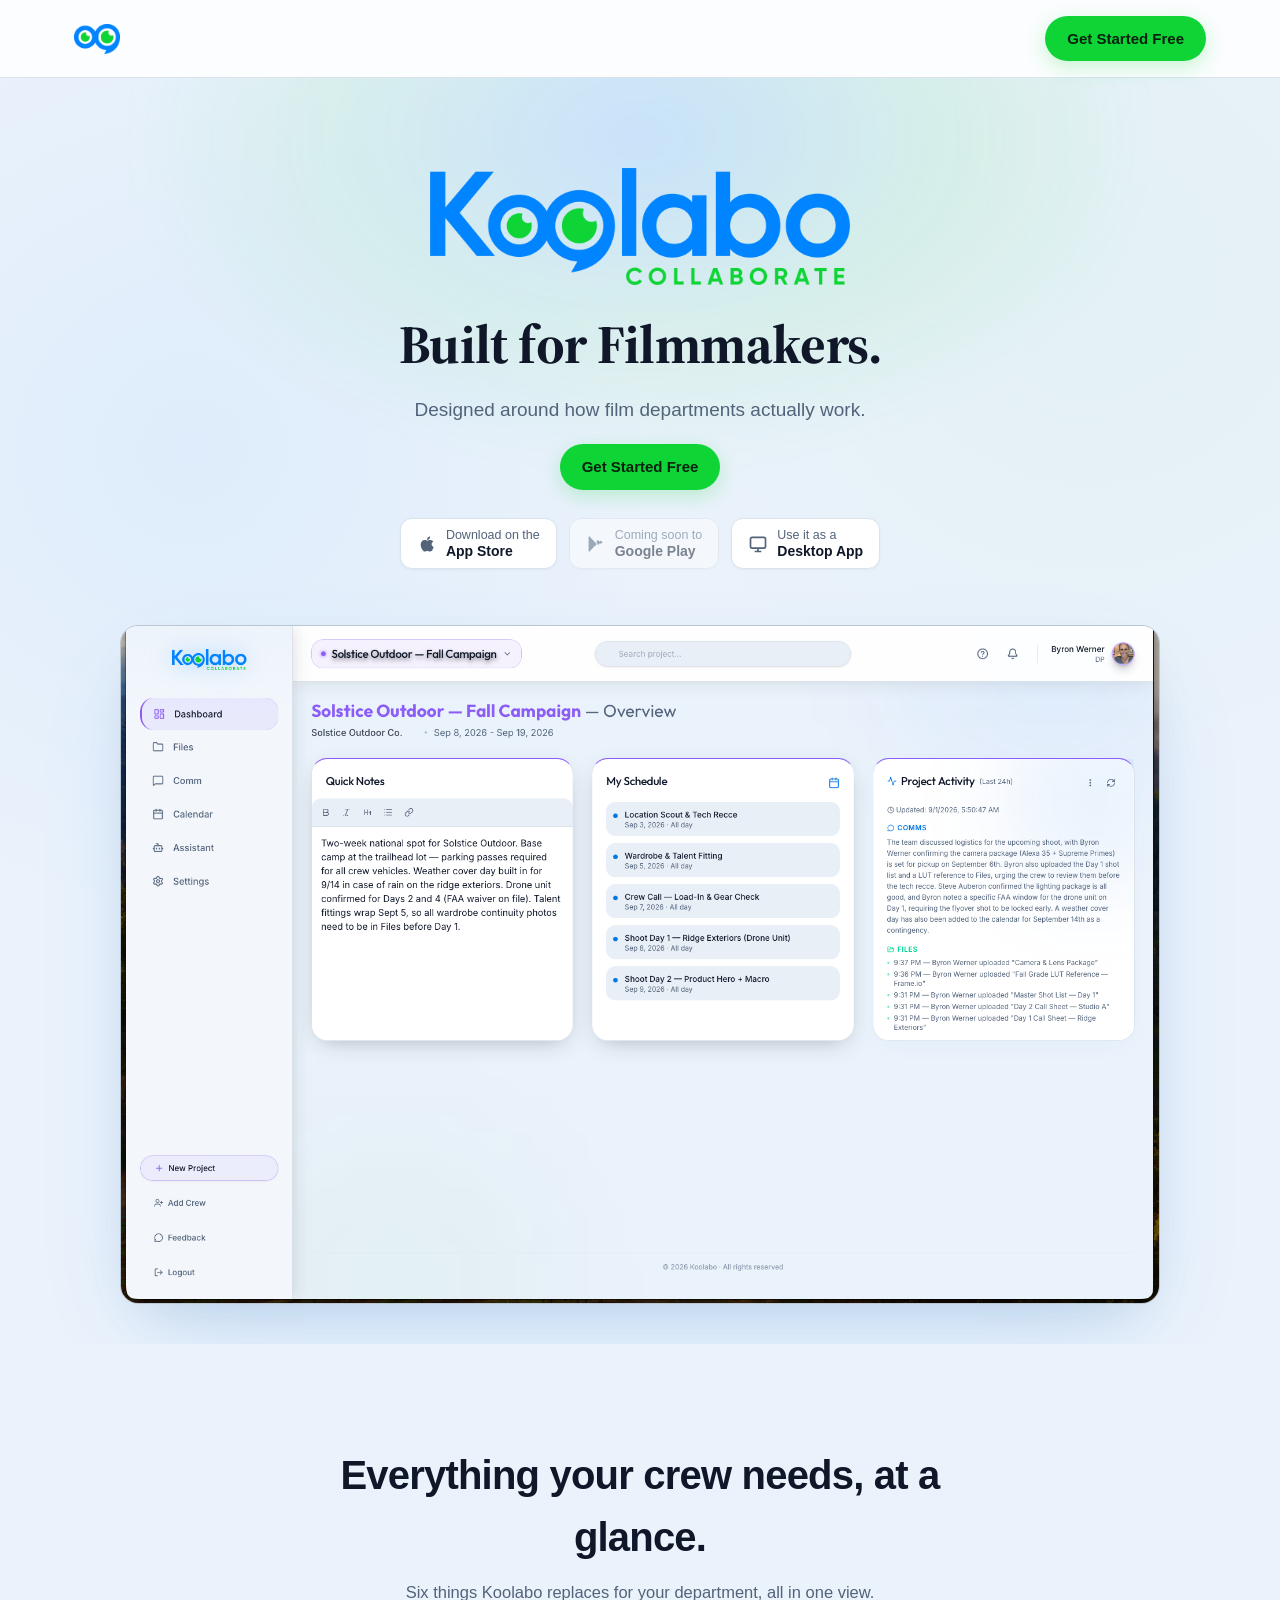
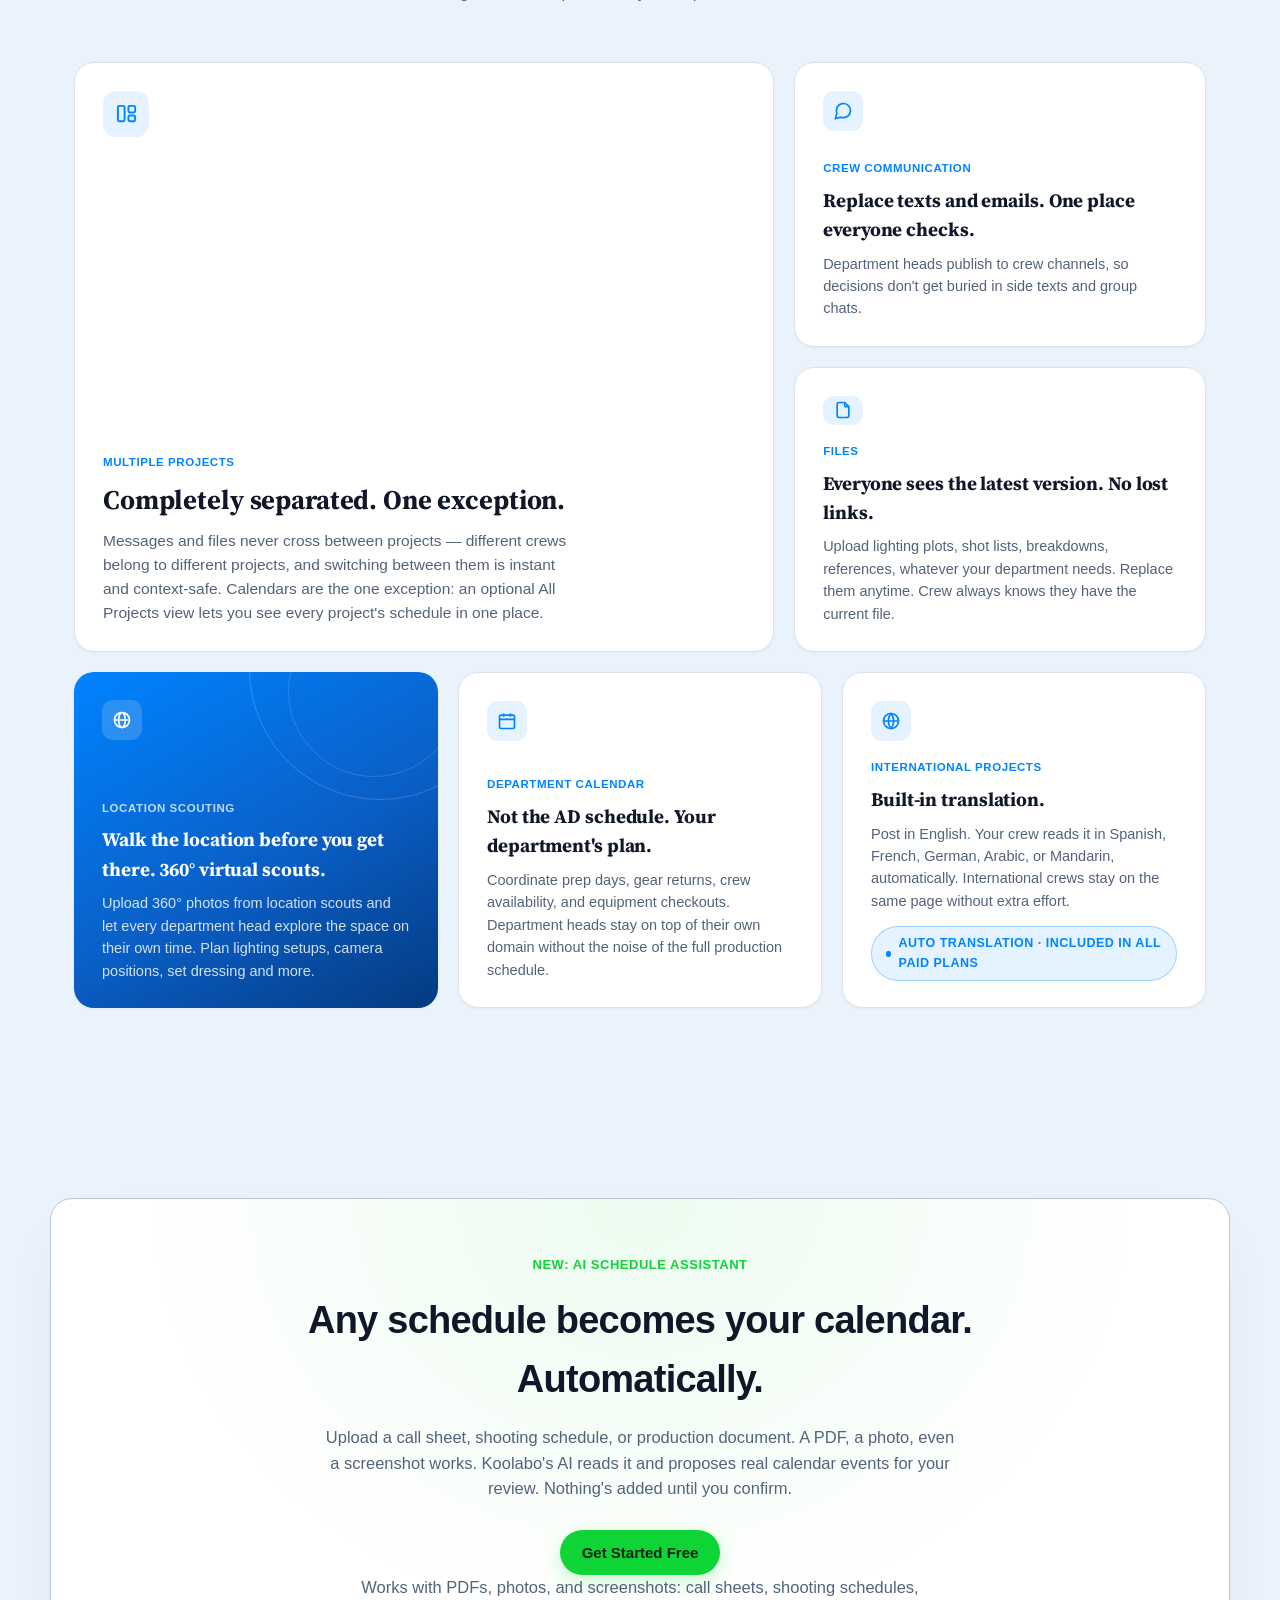
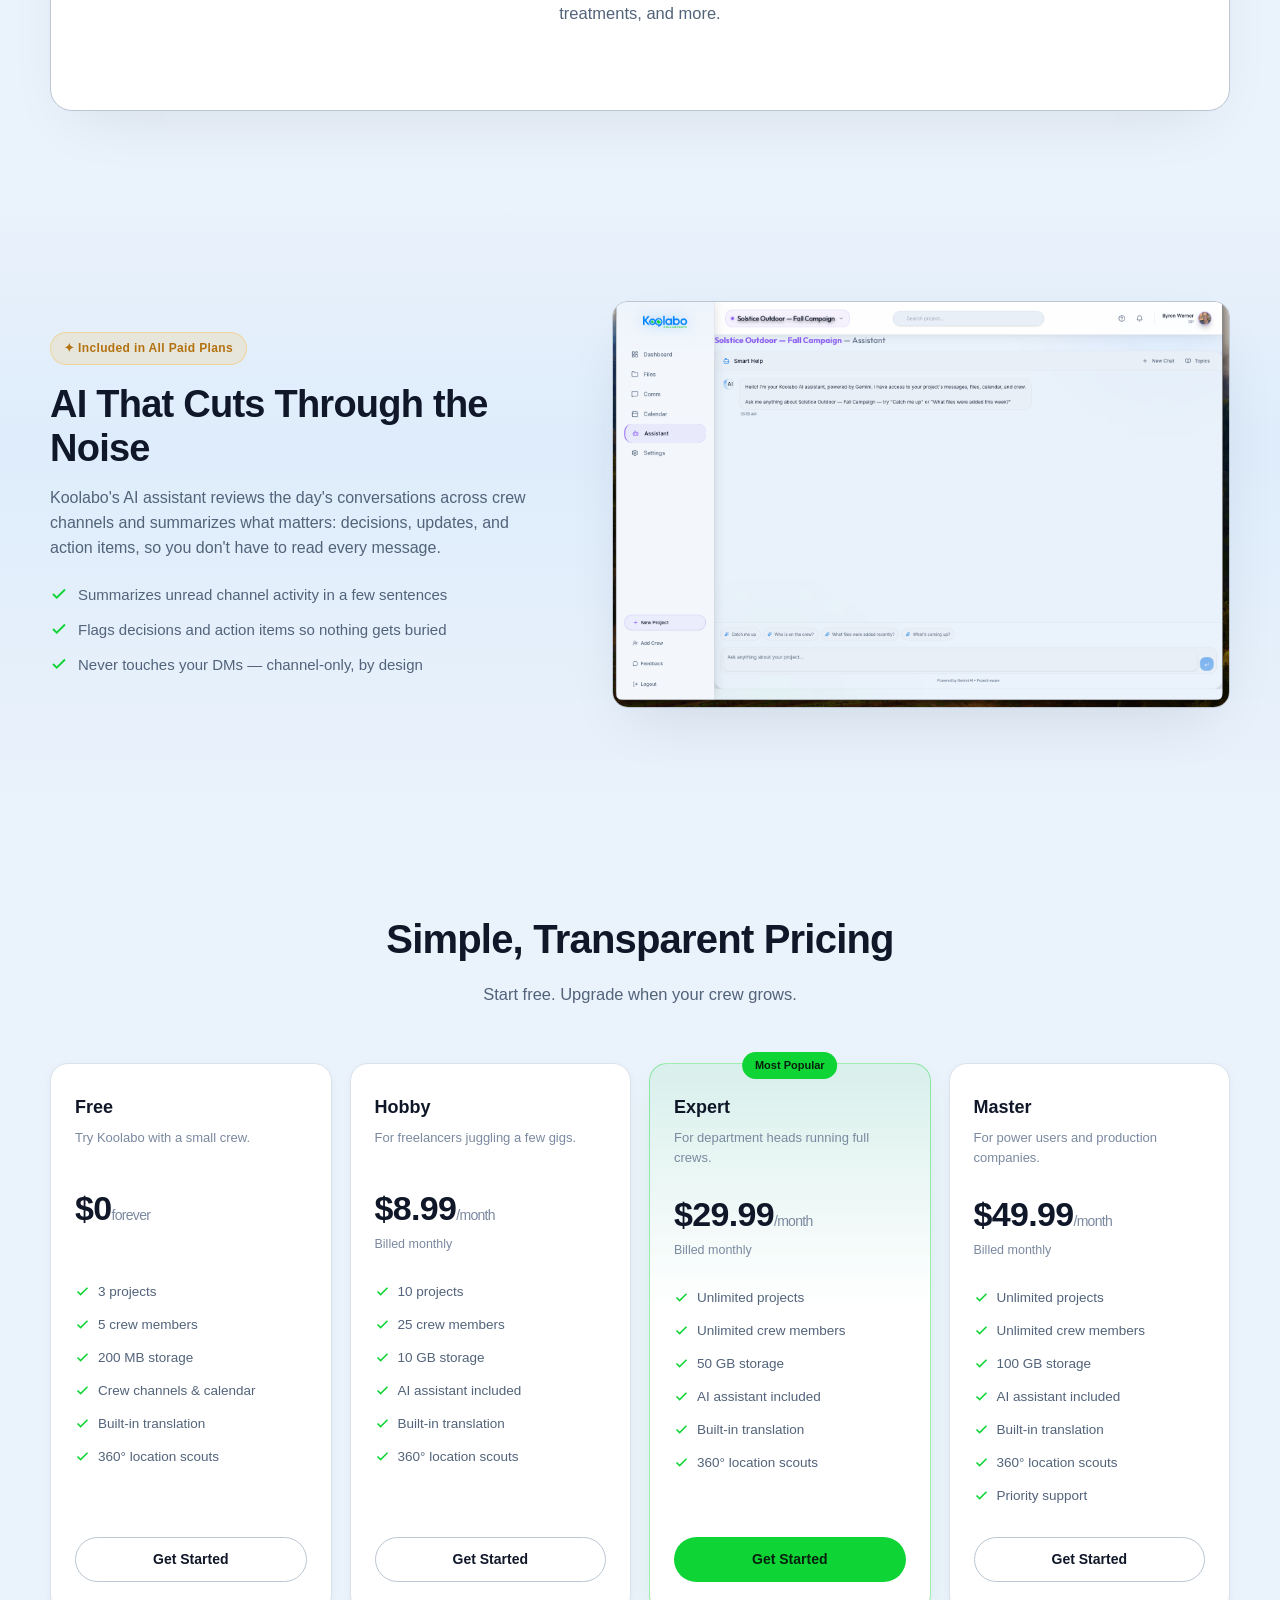
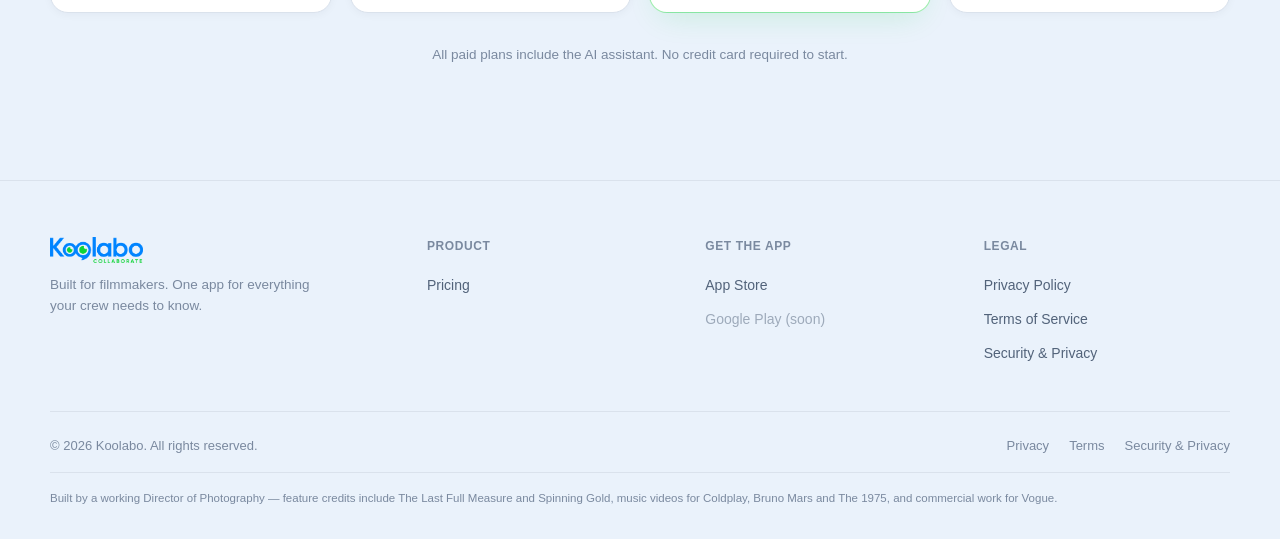
==== commit 6cce160f: "Bento-grid feature section, Source Serif 4 headline, DP credit line, Desktop App badge, .assetsignor" ====
--- a/index.html
+++ b/index.html
@@ -11,6 +11,9 @@
 <meta property="og:type" content="website">
 <link rel="icon" href="assets/favicon.png">
 <link rel="apple-touch-icon" href="assets/apple-touch-icon.png">
+<link rel="preconnect" href="https://fonts.googleapis.com">
+<link rel="preconnect" href="https://fonts.gstatic.com" crossorigin>
+<link href="https://fonts.googleapis.com/css2?family=Source+Serif+4:opsz,wght@8..60,700&display=swap" rel="stylesheet">
 <link rel="stylesheet" href="assets/style.css">
 </head>
 <body>
@@ -29,7 +32,6 @@
   <div class="hero-ctas">
     <a href="https://apps.apple.com/us/app/koolabo/id6770543274" class="btn-green">Get Started Free</a>
   </div>
-  <p class="web-note">Prefer your browser? Koolabo also works right at <a href="https://app.koolabo.com">app.koolabo.com</a> on any computer, no install required.</p>
   <div class="store-badges">
     <a href="https://apps.apple.com/us/app/koolabo/id6770543274" class="store-badge">
       <svg viewBox="0 0 24 24" fill="currentColor"><path d="M17.05 20.28c-.98.95-2.05.8-3.08.35-1.09-.46-2.09-.48-3.24 0-1.44.62-2.2.44-3.06-.35C2.79 15.25 3.51 7.59 9.27 7.3c1.36.07 2.31.75 3.1.75.79 0 2.26-.93 3.81-.79 1.51.13 2.65.72 3.4 1.82-3.14 1.87-2.36 5.4.49 6.53-.55 1.31-1.28 2.62-2.02 4.67zM12.03 7.24c-.15-2.23 1.66-4.09 3.74-4.24.31 2.6-2.29 4.44-3.74 4.24z"/></svg>
@@ -39,84 +41,78 @@
       <svg viewBox="0 0 24 24" fill="currentColor"><path d="M3.6 2.6c-.3.3-.5.7-.5 1.2v16.4c0 .5.2.9.5 1.2l.1.1L12.8 12v-.1L3.7 2.5l-.1.1zm10.7 10.8l3.1-3.1-3.1-3.1-1.9 1.9zm-9.4 6.5l7.9-7.9-1.9-1.9-7.9 7.9c0 1.1.6 1.7 1.9 1.9zm-1.9-14.5c-.2.2-.2.5-.2.8l8.1 8.1 1.9-1.9-8-8c-.6-.4-1.3-.1-1.8 1zm14.4 6.4l1.8-1c.6-.4.6-1.4 0-1.8l-1.8-1-2.1 2.1z"/></svg>
       <span class="label">Coming soon to<b>Google Play</b></span>
     </span>
+    <a href="https://app.koolabo.com" class="store-badge">
+      <svg viewBox="0 0 24 24" fill="none" stroke="currentColor" stroke-width="2"><rect x="3" y="4" width="18" height="13" rx="2"/><path d="M8 21h8M12 17v4"/></svg>
+      <span class="label">Use it as a<b>Desktop App</b></span>
+    </a>
   </div>
   <div class="shot-frame">
     <img src="assets/screenshots/mainpage.png" alt="Koolabo Dashboard Overview">
   </div>
 </section>
 
-<section class="feature-row" id="features">
-  <div class="wrap-inner">
-    <div class="feature-text">
-      <div class="kicker">Multiple Projects</div>
-      <h2>Multiple Projects. Completely Separated.</h2>
-      <p>Messages, files, and calendars never cross between projects. Different crews belong to different projects. Switching projects is instant and context-safe.</p>
-    </div>
-    <div class="feature-shot">
-      <img src="assets/screenshots/multipleprojects.png" alt="Project Switcher">
-    </div>
-  </div>
-</section>
-
-<section class="feature-row reverse">
-  <div class="wrap-inner">
-    <div class="feature-text">
-      <div class="kicker">Crew Communication</div>
-      <h2>Replace texts and emails. One place everyone checks.</h2>
-      <p>Department heads publish to crew channels. No fragmented conversations, no buried decisions. Clarity at a glance.</p>
-    </div>
-    <div class="feature-shot">
-      <img src="assets/screenshots/Comm.png" alt="Crew Communication">
-    </div>
-  </div>
-</section>
-
-<section class="feature-row">
-  <div class="wrap-inner">
-    <div class="feature-text">
-      <div class="kicker">Files</div>
-      <h2>Everyone sees the latest version. No lost links.</h2>
-      <p>Upload lighting plots, shot lists, breakdowns, references, whatever your department needs. Replace them anytime. Crew always knows they have the current file.</p>
-    </div>
-    <div class="feature-shot">
-      <img src="assets/screenshots/files.png" alt="Project Files">
-    </div>
-  </div>
-</section>
-
-<section class="feature-row reverse">
-  <div class="wrap-inner">
-    <div class="feature-text">
-      <div class="kicker">Department Calendar</div>
-      <h2>Not the AD schedule. Your department's plan.</h2>
-      <p>Coordinate prep days, gear returns, crew availability, and equipment checkouts. Department heads stay on top of their own domain without the noise of the full production schedule.</p>
-    </div>
-    <div class="feature-shot">
-      <img src="assets/screenshots/cal.png" alt="Department Calendar">
-    </div>
-  </div>
-</section>
-
-<section class="feature-row">
-  <div class="wrap-inner">
-    <div class="feature-text">
-      <div class="kicker">Location Scouting</div>
-      <h2>Walk the location before you get there. 360° virtual scouts.</h2>
-      <p>Upload 360° photos from location scouts and let every department head explore the space on their own time. Plan lighting setups, camera positions, set dressing and more.</p>
-    </div>
-    <div class="feature-shot">
-      <img src="assets/screenshots/360.png" alt="360° Location Scout">
-    </div>
-  </div>
-</section>
-
-<section class="feature-row" style="padding-bottom: 40px;">
-  <div class="wrap-inner" style="grid-template-columns: 1fr;">
-    <div class="feature-text" style="text-align:center; max-width:620px; margin:0 auto;">
-      <div class="kicker">International Projects</div>
-      <h2>Built-in translation.</h2>
-      <p>Post in English. Your crew reads it in Spanish, French, German, Arabic, or Mandarin, automatically. International crews stay on the same page without extra effort.</p>
-      <div class="translation-badge"><span class="dot"></span>AUTO TRANSLATION &middot; INCLUDED IN ALL PAID PLANS</div>
+<section class="bento-features" id="features">
+  <div class="wrap">
+    <div class="section-head">
+      <h2>Everything your crew needs, at a glance.</h2>
+      <p>Six things Koolabo replaces for your department, all in one view.</p>
+    </div>
+
+    <div class="bento-top">
+      <div class="bento-card bento-card-big">
+        <div class="bento-icon">
+          <svg viewBox="0 0 24 24" fill="none" stroke="currentColor" stroke-width="2"><rect x="3" y="4" width="7" height="16" rx="1.5"/><rect x="14" y="4" width="7" height="7" rx="1.5"/><rect x="14" y="14" width="7" height="6" rx="1.5"/></svg>
+        </div>
+        <div class="kicker">Multiple Projects</div>
+        <h3>Completely separated. One exception.</h3>
+        <p>Messages and files never cross between projects &mdash; different crews belong to different projects, and switching between them is instant and context-safe. Calendars are the one exception: an optional All Projects view lets you see every project's schedule in one place.</p>
+      </div>
+      <div class="bento-stack">
+        <div class="bento-card">
+          <div class="bento-icon">
+            <svg viewBox="0 0 24 24" fill="none" stroke="currentColor" stroke-width="2"><path d="M21 11.5a8.5 8.5 0 01-8.5 8.5 8.6 8.6 0 01-3.2-.62L3 21l1.62-6.3A8.5 8.5 0 1121 11.5z"/></svg>
+          </div>
+          <div class="kicker">Crew Communication</div>
+          <h3>Replace texts and emails. One place everyone checks.</h3>
+          <p>Department heads publish to crew channels, so decisions don't get buried in side texts and group chats.</p>
+        </div>
+        <div class="bento-card">
+          <div class="bento-icon">
+            <svg viewBox="0 0 24 24" fill="none" stroke="currentColor" stroke-width="2"><path d="M14 3v4a1 1 0 001 1h4"/><path d="M17 21H7a2 2 0 01-2-2V5a2 2 0 012-2h7l5 5v11a2 2 0 01-2 2z"/></svg>
+          </div>
+          <div class="kicker">Files</div>
+          <h3>Everyone sees the latest version. No lost links.</h3>
+          <p>Upload lighting plots, shot lists, breakdowns, references, whatever your department needs. Replace them anytime. Crew always knows they have the current file.</p>
+        </div>
+      </div>
+    </div>
+
+    <div class="bento-row">
+      <div class="bento-card bento-card-bold">
+        <div class="bento-icon">
+          <svg viewBox="0 0 24 24" fill="none" stroke="currentColor" stroke-width="2"><circle cx="12" cy="12" r="9"/><ellipse cx="12" cy="12" rx="4" ry="9"/><path d="M3 12h18"/></svg>
+        </div>
+        <div class="kicker">Location Scouting</div>
+        <h3>Walk the location before you get there. 360&deg; virtual scouts.</h3>
+        <p>Upload 360&deg; photos from location scouts and let every department head explore the space on their own time. Plan lighting setups, camera positions, set dressing and more.</p>
+      </div>
+      <div class="bento-card">
+        <div class="bento-icon">
+          <svg viewBox="0 0 24 24" fill="none" stroke="currentColor" stroke-width="2"><rect x="3" y="5" width="18" height="16" rx="2"/><path d="M3 10h18M8 3v4M16 3v4"/></svg>
+        </div>
+        <div class="kicker">Department Calendar</div>
+        <h3>Not the AD schedule. Your department's plan.</h3>
+        <p>Coordinate prep days, gear returns, crew availability, and equipment checkouts. Department heads stay on top of their own domain without the noise of the full production schedule.</p>
+      </div>
+      <div class="bento-card">
+        <div class="bento-icon">
+          <svg viewBox="0 0 24 24" fill="none" stroke="currentColor" stroke-width="2"><circle cx="12" cy="12" r="9"/><path d="M3 12h18M12 3a14 14 0 010 18 14 14 0 010-18z"/></svg>
+        </div>
+        <div class="kicker">International Projects</div>
+        <h3>Built-in translation.</h3>
+        <p>Post in English. Your crew reads it in Spanish, French, German, Arabic, or Mandarin, automatically. International crews stay on the same page without extra effort.</p>
+        <div class="translation-badge"><span class="dot"></span>AUTO TRANSLATION &middot; INCLUDED IN ALL PAID PLANS</div>
+      </div>
     </div>
   </div>
 </section>
@@ -139,10 +135,9 @@
       <h2>AI That Cuts Through the Noise</h2>
       <p>Koolabo's AI assistant reviews the day's conversations across crew channels and summarizes what matters: decisions, updates, and action items, so you don't have to read every message.</p>
       <ul class="ai-list">
-        <li><svg viewBox="0 0 24 24" fill="none" stroke="currentColor" stroke-width="2.5"><path d="M20 6L9 17l-5-5"/></svg>Summarizes the day's conversations</li>
-        <li><svg viewBox="0 0 24 24" fill="none" stroke="currentColor" stroke-width="2.5"><path d="M20 6L9 17l-5-5"/></svg>Highlights decisions and action items</li>
-        <li><svg viewBox="0 0 24 24" fill="none" stroke="currentColor" stroke-width="2.5"><path d="M20 6L9 17l-5-5"/></svg>Shows what changed since yesterday</li>
-        <li><svg viewBox="0 0 24 24" fill="none" stroke="currentColor" stroke-width="2.5"><path d="M20 6L9 17l-5-5"/></svg>Saves hours of scrolling</li>
+        <li><svg viewBox="0 0 24 24" fill="none" stroke="currentColor" stroke-width="2.5"><path d="M20 6L9 17l-5-5"/></svg>Summarizes unread channel activity in a few sentences</li>
+        <li><svg viewBox="0 0 24 24" fill="none" stroke="currentColor" stroke-width="2.5"><path d="M20 6L9 17l-5-5"/></svg>Flags decisions and action items so nothing gets buried</li>
+        <li><svg viewBox="0 0 24 24" fill="none" stroke="currentColor" stroke-width="2.5"><path d="M20 6L9 17l-5-5"/></svg>Never touches your DMs &mdash; channel-only, by design</li>
       </ul>
     </div>
     <div class="feature-shot">
@@ -213,6 +208,7 @@
         <li><svg viewBox="0 0 24 24" fill="none" stroke="currentColor" stroke-width="2.5"><path d="M20 6L9 17l-5-5"/></svg>100 GB storage</li>
         <li><svg viewBox="0 0 24 24" fill="none" stroke="currentColor" stroke-width="2.5"><path d="M20 6L9 17l-5-5"/></svg>AI assistant included</li>
         <li><svg viewBox="0 0 24 24" fill="none" stroke="currentColor" stroke-width="2.5"><path d="M20 6L9 17l-5-5"/></svg>Built-in translation</li>
+        <li><svg viewBox="0 0 24 24" fill="none" stroke="currentColor" stroke-width="2.5"><path d="M20 6L9 17l-5-5"/></svg>360&deg; location scouts</li>
         <li><svg viewBox="0 0 24 24" fill="none" stroke="currentColor" stroke-width="2.5"><path d="M20 6L9 17l-5-5"/></svg>Priority support</li>
       </ul>
       <a href="https://apps.apple.com/us/app/koolabo/id6770543274">Get Started</a>
@@ -251,6 +247,7 @@
       <a href="security.html">Security &amp; Privacy</a>
     </div>
   </div>
+  <p class="credit-footnote">Built by a working Director of Photography &mdash; feature credits include The Last Full Measure and Spinning Gold, music videos for Coldplay, Bruno Mars and The 1975, and commercial work for Vogue.</p>
 </footer>
 
 </body>
--- a/assets/style.css
+++ b/assets/style.css
@@ -62,18 +62,14 @@
 }
 .hero-logo { max-width: 420px; width: 80%; margin: 0 auto 18px; position: relative; }
 .hero h1 {
-  font-size: clamp(32px, 5vw, 54px); font-weight: 800; letter-spacing: -0.02em;
+  font-family: 'Source Serif 4', serif;
+  font-size: clamp(32px, 5vw, 54px); font-weight: 700; letter-spacing: -0.01em;
   margin: 0 0 8px; position: relative;
 }
 .hero p.sub {
   color: var(--text-dim); font-size: clamp(16px, 2vw, 19px);
-  max-width: 520px; margin: 0 auto 28px; position: relative;
-}
-.web-note {
-  color: var(--text-dim); font-size: 14px;
-  margin: -6px auto 22px; position: relative;
-}
-.web-note a { color: inherit; text-decoration: underline; text-underline-offset: 2px; }
+  max-width: 520px; margin: 0 auto 20px; position: relative;
+}
 .hero-ctas { display: flex; align-items: center; justify-content: center; gap: 14px; flex-wrap: wrap; position: relative; margin-bottom: 28px; }
 .store-badges { display: flex; align-items: center; justify-content: center; gap: 12px; flex-wrap: wrap; position: relative; margin-bottom: 56px; }
 .store-badge {
@@ -111,6 +107,67 @@
 .feature-text p { color: var(--text-dim); font-size: 16px; margin: 0; }
 .feature-shot { border-radius: 16px; border: 1px solid var(--border-strong); overflow: hidden; box-shadow: 0 24px 60px -20px rgba(15,23,42,0.12); }
 .feature-shot img { width: 100%; }
+
+/* Bento-grid feature section (replaces the old alternating feature-row stack) */
+.bento-features { padding: 100px 24px; }
+.bento-top { max-width: 1180px; margin: 0 auto 20px; display: grid; grid-template-columns: 1.7fr 1fr; gap: 20px; }
+.bento-stack { display: flex; flex-direction: column; gap: 20px; }
+.bento-row { max-width: 1180px; margin: 0 auto; display: grid; grid-template-columns: repeat(3, 1fr); gap: 20px; }
+
+.bento-card {
+  background: var(--bg-elev); border: 1px solid var(--border); border-radius: 20px;
+  padding: 28px 28px 26px; box-shadow: 0 1px 3px rgba(15,23,42,0.04);
+  display: flex; flex-direction: column; justify-content: flex-end;
+}
+.bento-card-big { min-height: 460px; }
+.bento-stack .bento-card { flex: 1; min-height: 210px; }
+.bento-row .bento-card { min-height: 220px; }
+
+.bento-icon {
+  width: 40px; height: 40px; border-radius: 11px; display: flex; align-items: center; justify-content: center;
+  background: var(--blue-soft); color: var(--blue); margin-bottom: auto;
+}
+.bento-icon svg { width: 20px; height: 20px; }
+.bento-card-big .bento-icon { width: 46px; height: 46px; border-radius: 13px; }
+.bento-card-big .bento-icon svg { width: 23px; height: 23px; }
+
+.bento-card .kicker { font-size: 11.5px; font-weight: 700; letter-spacing: 0.05em; text-transform: uppercase; color: var(--blue); margin: 18px 0 8px; }
+.bento-card h3 { font-family: 'Source Serif 4', serif; font-weight: 700; letter-spacing: -0.005em; margin: 0 0 8px; color: var(--text); }
+.bento-card-big h3 { font-size: 27px; }
+.bento-stack h3, .bento-row h3 { font-size: 19px; }
+.bento-card p { color: var(--text-dim); font-size: 14.5px; margin: 0; }
+.bento-card-big p { font-size: 15.5px; max-width: 480px; }
+
+.bento-card-bold {
+  background: linear-gradient(150deg, #0084FF 0%, #0a5fc7 55%, #043a80 100%);
+  border: none; color: #fff; position: relative; overflow: hidden;
+}
+.bento-card-bold::before {
+  content: ""; position: absolute; top: -40%; right: -20%; width: 260px; height: 260px;
+  border-radius: 50%; border: 1px solid rgba(255,255,255,0.18); pointer-events: none;
+}
+.bento-card-bold::after {
+  content: ""; position: absolute; top: -20%; right: -6%; width: 170px; height: 170px;
+  border-radius: 50%; border: 1px solid rgba(255,255,255,0.14); pointer-events: none;
+}
+.bento-card-bold .bento-icon { background: rgba(255,255,255,0.16); color: #fff; }
+.bento-card-bold .kicker { color: rgba(255,255,255,0.75); }
+.bento-card-bold h3 { color: #fff; }
+.bento-card-bold p { color: rgba(255,255,255,0.82); }
+.bento-card-bold .translation-badge { background: rgba(255,255,255,0.16); border-color: rgba(255,255,255,0.3); color: #fff; }
+.bento-card-bold .translation-badge .dot { background: #fff; }
+
+.bento-row .bento-card .translation-badge { margin-top: 14px; }
+
+@media (max-width: 860px) {
+  .bento-top { grid-template-columns: 1fr; }
+  .bento-stack { flex-direction: row; }
+  .bento-row { grid-template-columns: 1fr; }
+}
+@media (max-width: 560px) {
+  .bento-stack { flex-direction: column; }
+}
+
 
 .translation-badge {
   display: inline-flex; align-items: center; gap: 8px;
@@ -188,6 +245,10 @@
   max-width: 1180px; margin: 0 auto;
 }
 .footer-bottom .legal-links { display: flex; gap: 20px; }
+.credit-footnote {
+  max-width: 1180px; margin: 16px auto 0; padding-top: 16px; border-top: 1px solid var(--border);
+  font-size: 11.5px; color: var(--text-dimmer); line-height: 1.6;
+}
 
 .legal-page { padding: 64px 24px 100px; }
 .legal-page .wrap { max-width: 760px; }
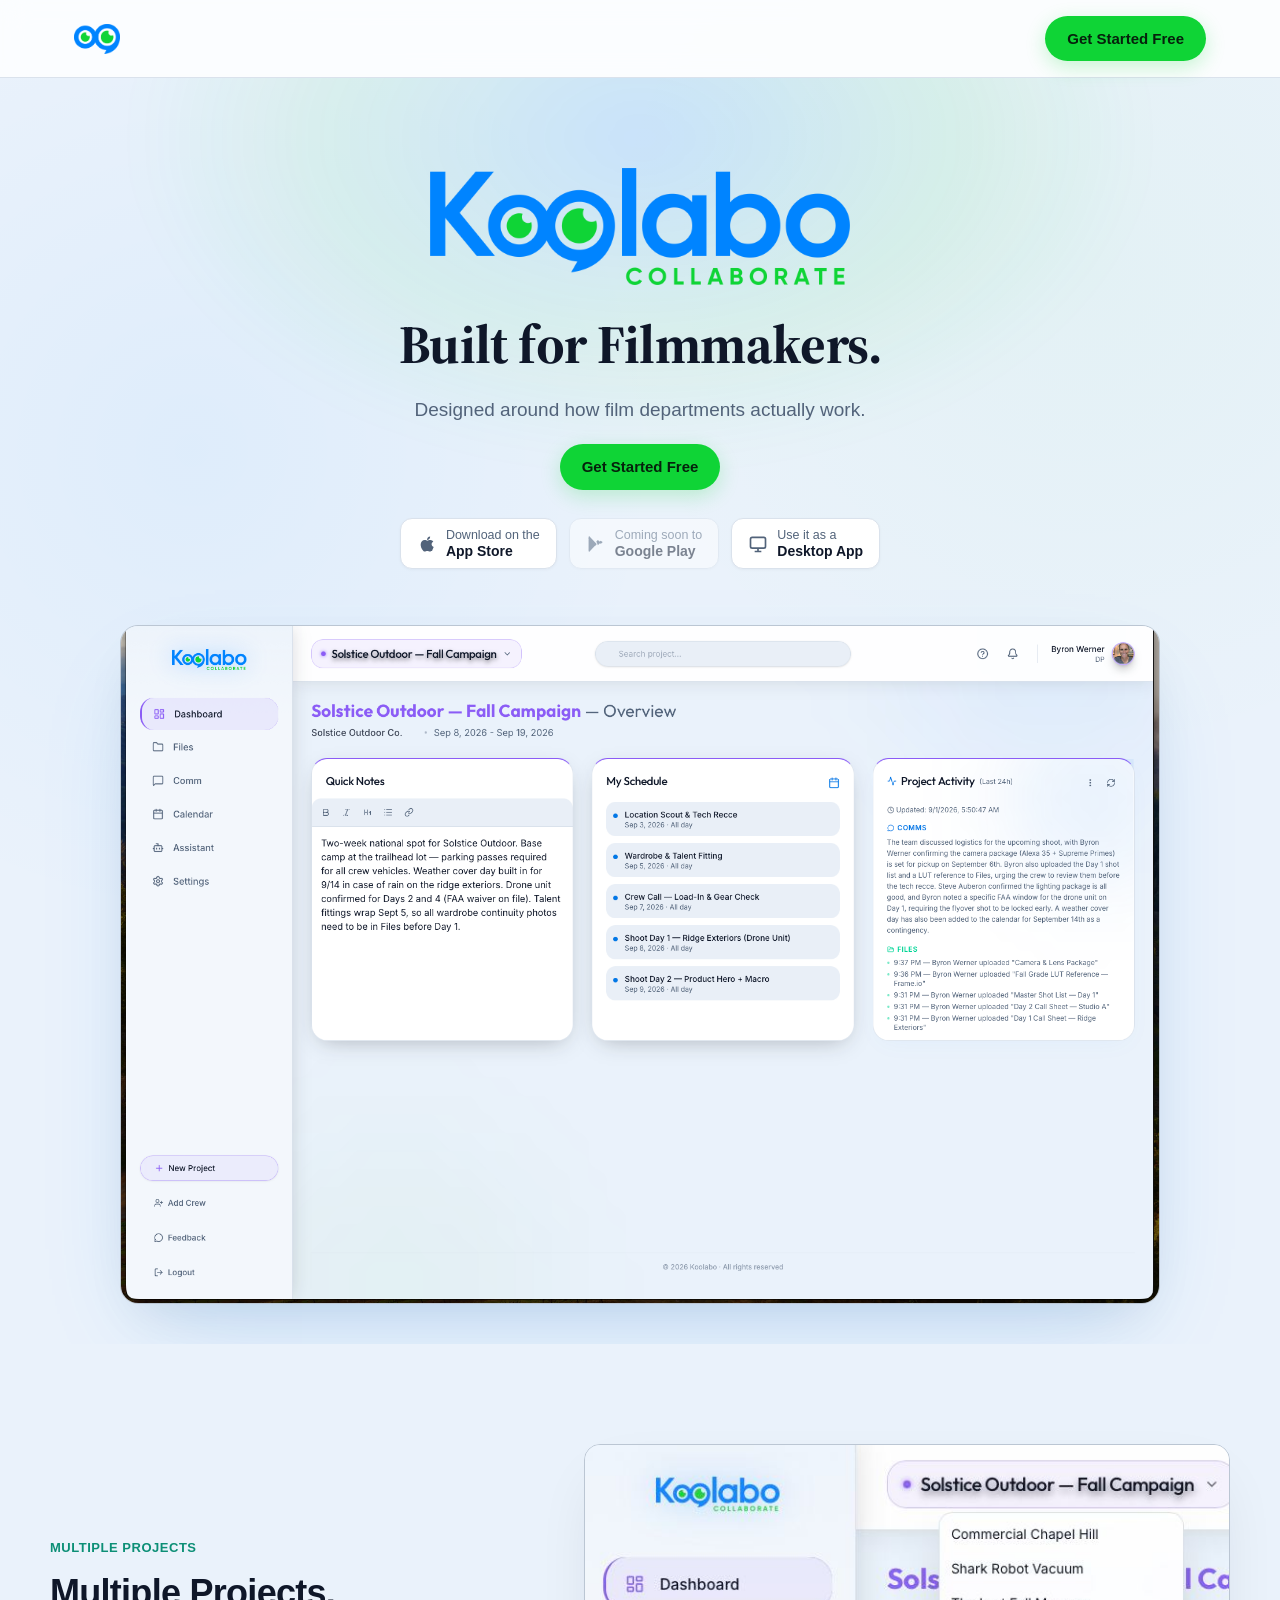
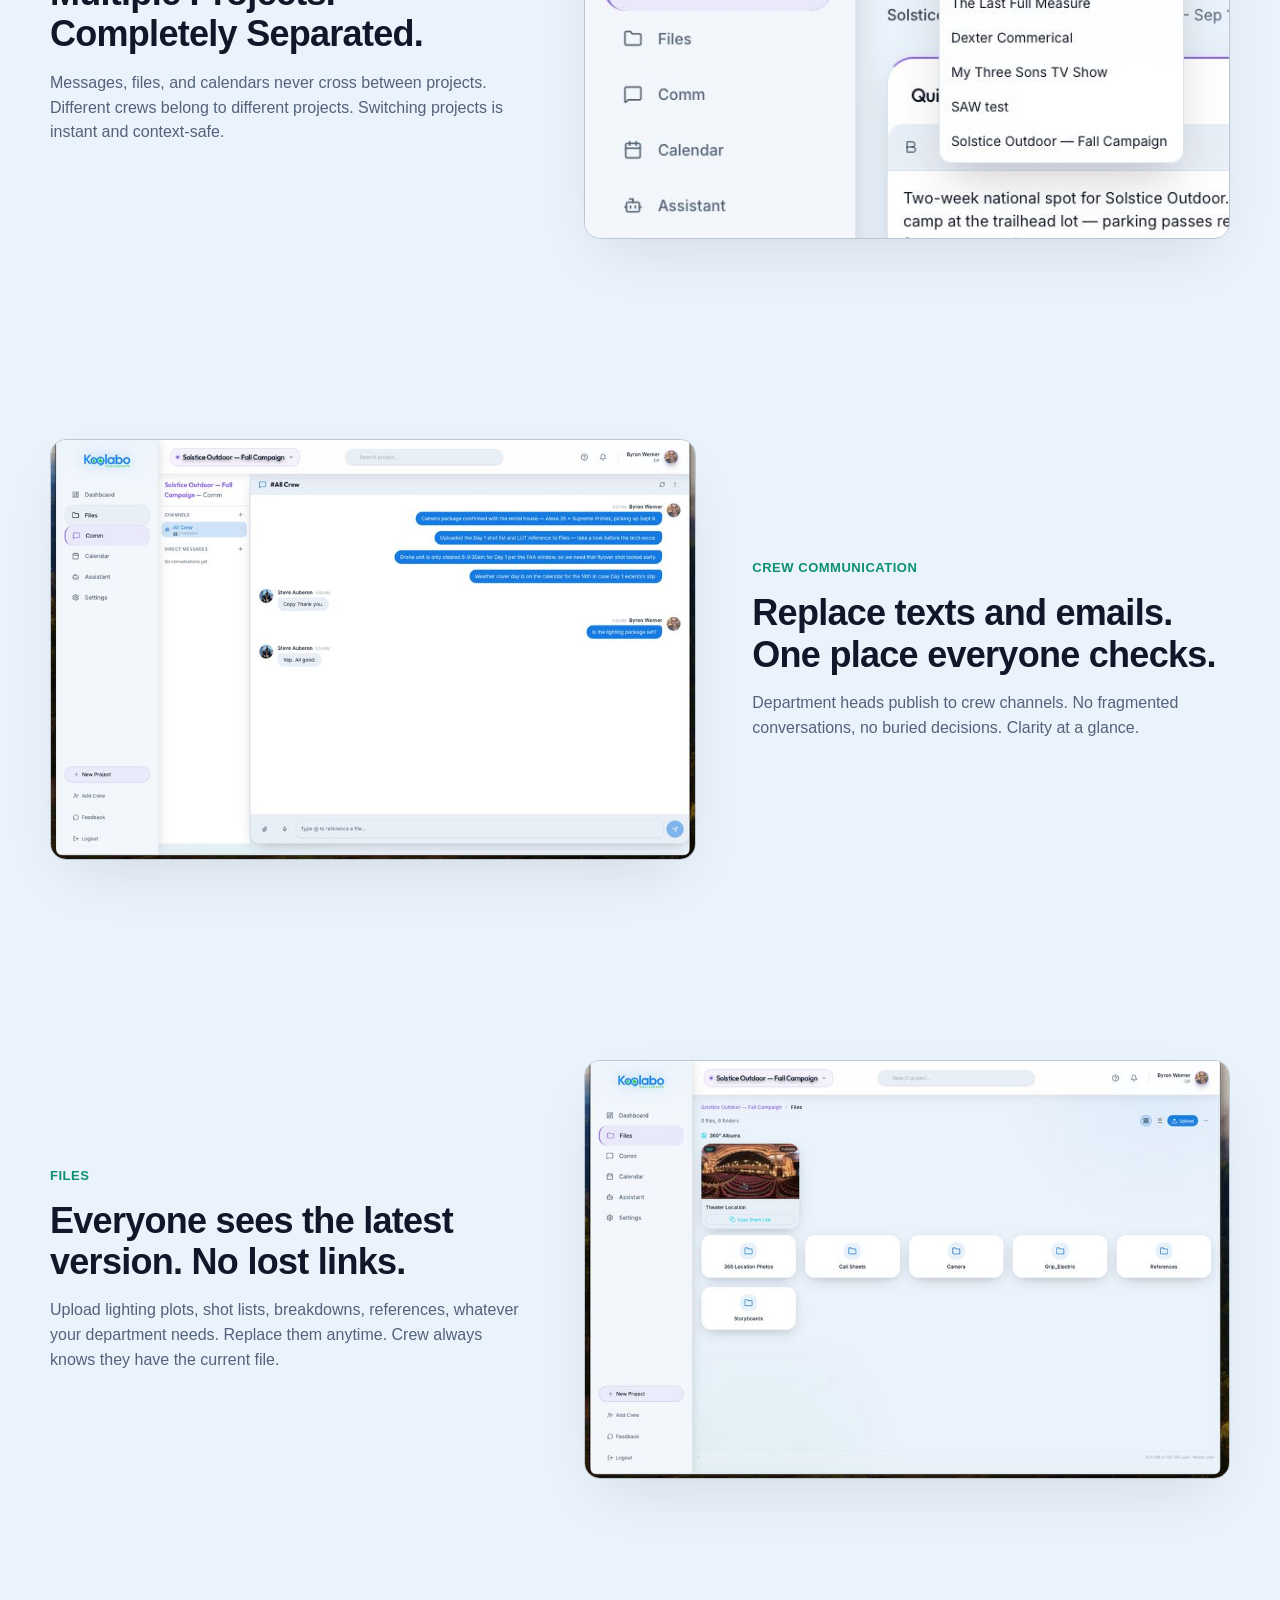
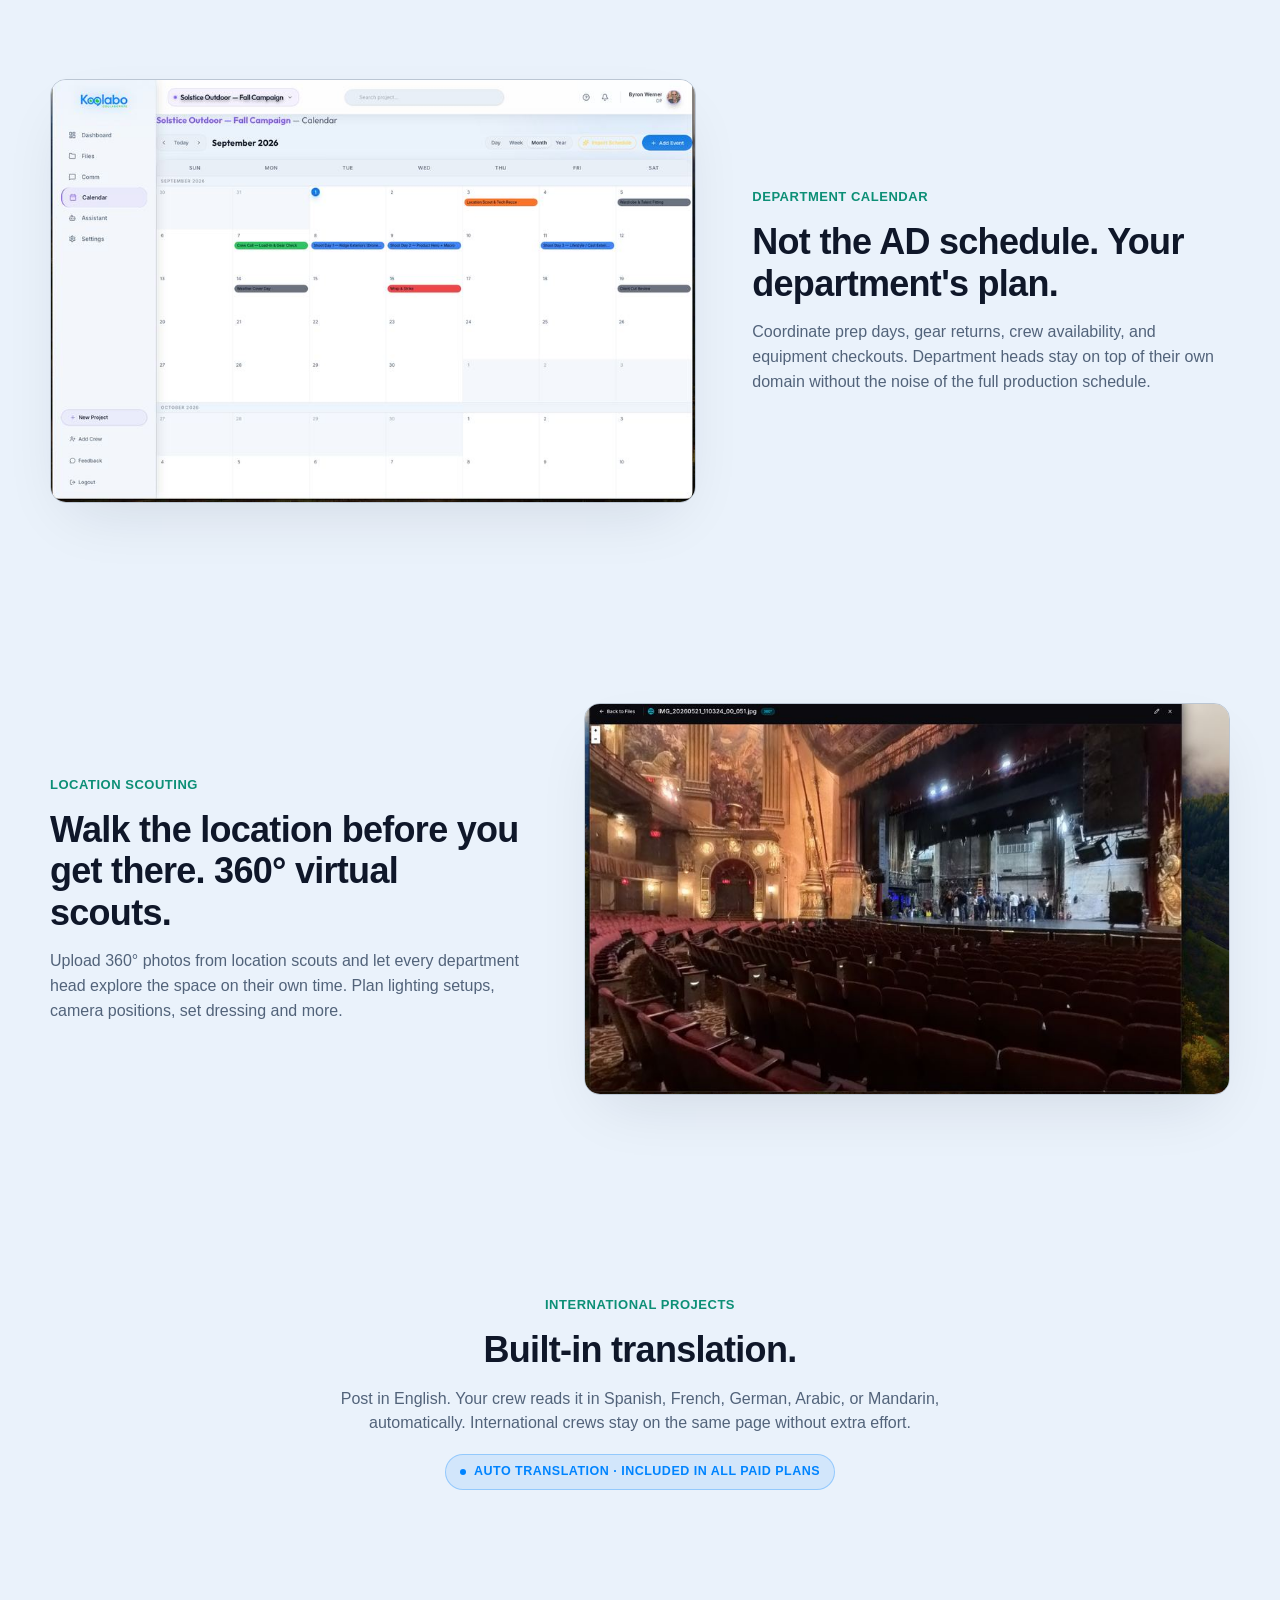
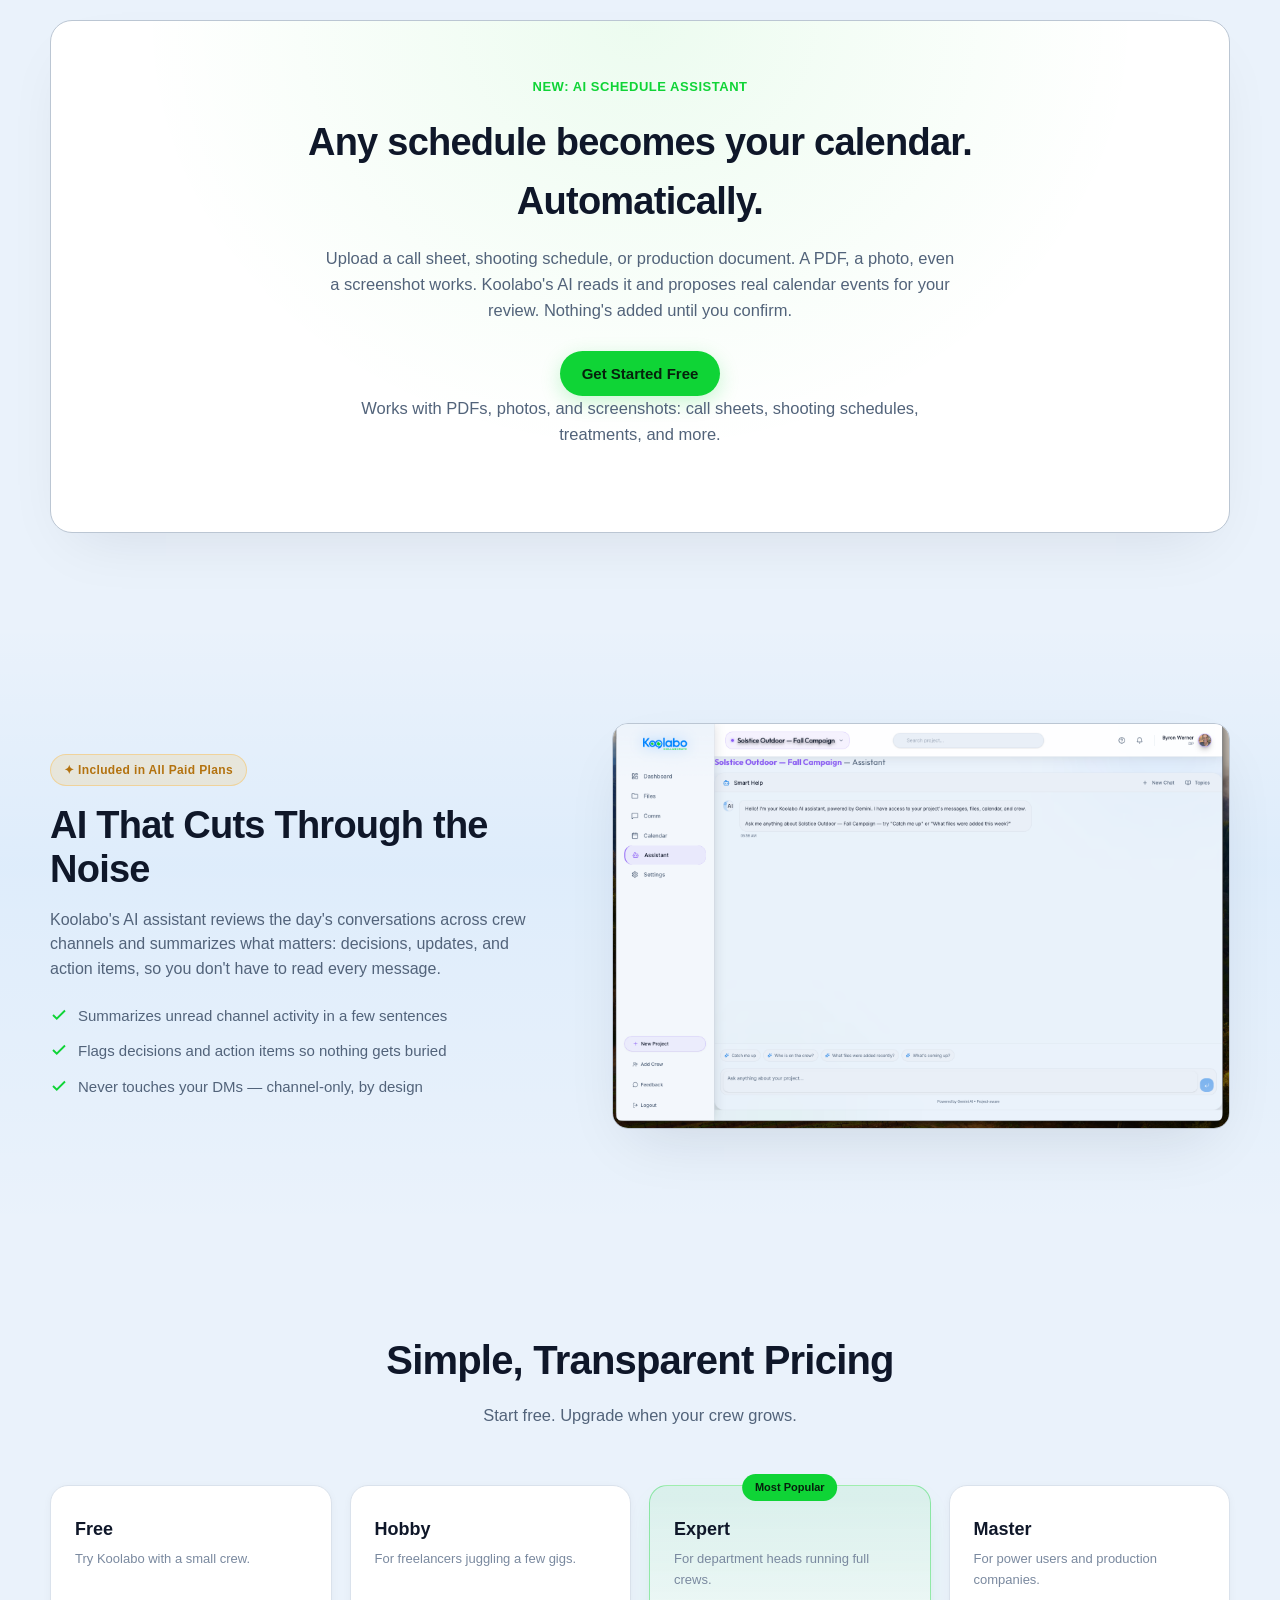
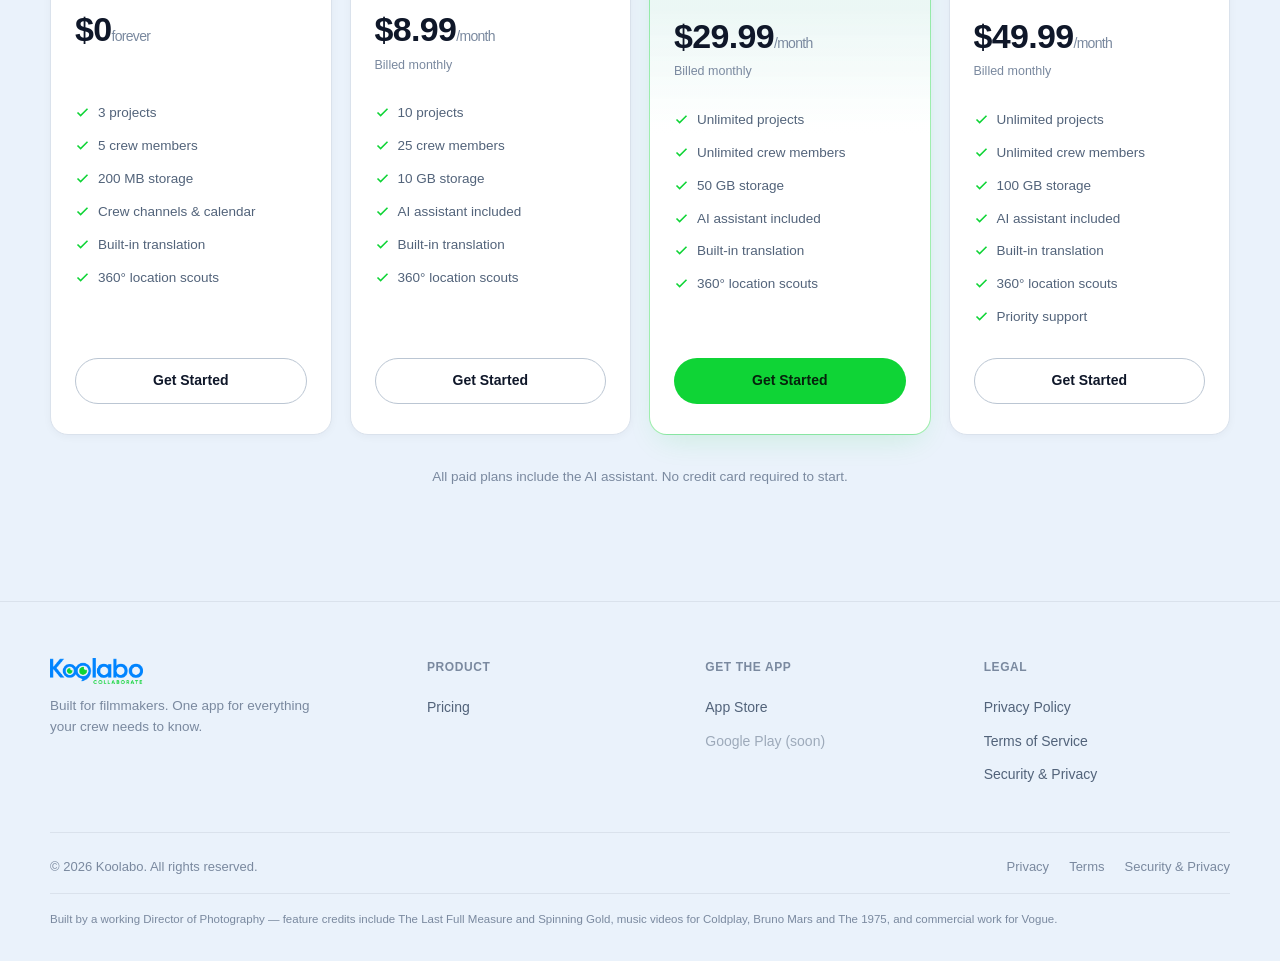
==== commit 43cbfd69: "Revert to alternating feature layout, add click-to-zoom screenshots, route Get Started buttons to di" ====
--- a/index.html
+++ b/index.html
@@ -21,7 +21,7 @@
 <header class="nav">
   <div class="nav-inner">
     <a href="index.html" class="brand"><img src="assets/koolabo-icon.png" alt="Koolabo"></a>
-    <a href="https://apps.apple.com/us/app/koolabo/id6770543274" class="btn-green">Get Started Free</a>
+    <a href="https://app.koolabo.com/login?signup=true" class="btn-green">Get Started Free</a>
   </div>
 </header>
 
@@ -30,7 +30,7 @@
   <h1>Built for Filmmakers.</h1>
   <p class="sub">Designed around how film departments actually work.</p>
   <div class="hero-ctas">
-    <a href="https://apps.apple.com/us/app/koolabo/id6770543274" class="btn-green">Get Started Free</a>
+    <a href="https://app.koolabo.com/login?signup=true" class="btn-green">Get Started Free</a>
   </div>
   <div class="store-badges">
     <a href="https://apps.apple.com/us/app/koolabo/id6770543274" class="store-badge">
@@ -51,68 +51,78 @@
   </div>
 </section>
 
-<section class="bento-features" id="features">
-  <div class="wrap">
-    <div class="section-head">
-      <h2>Everything your crew needs, at a glance.</h2>
-      <p>Six things Koolabo replaces for your department, all in one view.</p>
-    </div>
-
-    <div class="bento-top">
-      <div class="bento-card bento-card-big">
-        <div class="bento-icon">
-          <svg viewBox="0 0 24 24" fill="none" stroke="currentColor" stroke-width="2"><rect x="3" y="4" width="7" height="16" rx="1.5"/><rect x="14" y="4" width="7" height="7" rx="1.5"/><rect x="14" y="14" width="7" height="6" rx="1.5"/></svg>
-        </div>
-        <div class="kicker">Multiple Projects</div>
-        <h3>Completely separated. One exception.</h3>
-        <p>Messages and files never cross between projects &mdash; different crews belong to different projects, and switching between them is instant and context-safe. Calendars are the one exception: an optional All Projects view lets you see every project's schedule in one place.</p>
-      </div>
-      <div class="bento-stack">
-        <div class="bento-card">
-          <div class="bento-icon">
-            <svg viewBox="0 0 24 24" fill="none" stroke="currentColor" stroke-width="2"><path d="M21 11.5a8.5 8.5 0 01-8.5 8.5 8.6 8.6 0 01-3.2-.62L3 21l1.62-6.3A8.5 8.5 0 1121 11.5z"/></svg>
-          </div>
-          <div class="kicker">Crew Communication</div>
-          <h3>Replace texts and emails. One place everyone checks.</h3>
-          <p>Department heads publish to crew channels, so decisions don't get buried in side texts and group chats.</p>
-        </div>
-        <div class="bento-card">
-          <div class="bento-icon">
-            <svg viewBox="0 0 24 24" fill="none" stroke="currentColor" stroke-width="2"><path d="M14 3v4a1 1 0 001 1h4"/><path d="M17 21H7a2 2 0 01-2-2V5a2 2 0 012-2h7l5 5v11a2 2 0 01-2 2z"/></svg>
-          </div>
-          <div class="kicker">Files</div>
-          <h3>Everyone sees the latest version. No lost links.</h3>
-          <p>Upload lighting plots, shot lists, breakdowns, references, whatever your department needs. Replace them anytime. Crew always knows they have the current file.</p>
-        </div>
-      </div>
-    </div>
-
-    <div class="bento-row">
-      <div class="bento-card bento-card-bold">
-        <div class="bento-icon">
-          <svg viewBox="0 0 24 24" fill="none" stroke="currentColor" stroke-width="2"><circle cx="12" cy="12" r="9"/><ellipse cx="12" cy="12" rx="4" ry="9"/><path d="M3 12h18"/></svg>
-        </div>
-        <div class="kicker">Location Scouting</div>
-        <h3>Walk the location before you get there. 360&deg; virtual scouts.</h3>
-        <p>Upload 360&deg; photos from location scouts and let every department head explore the space on their own time. Plan lighting setups, camera positions, set dressing and more.</p>
-      </div>
-      <div class="bento-card">
-        <div class="bento-icon">
-          <svg viewBox="0 0 24 24" fill="none" stroke="currentColor" stroke-width="2"><rect x="3" y="5" width="18" height="16" rx="2"/><path d="M3 10h18M8 3v4M16 3v4"/></svg>
-        </div>
-        <div class="kicker">Department Calendar</div>
-        <h3>Not the AD schedule. Your department's plan.</h3>
-        <p>Coordinate prep days, gear returns, crew availability, and equipment checkouts. Department heads stay on top of their own domain without the noise of the full production schedule.</p>
-      </div>
-      <div class="bento-card">
-        <div class="bento-icon">
-          <svg viewBox="0 0 24 24" fill="none" stroke="currentColor" stroke-width="2"><circle cx="12" cy="12" r="9"/><path d="M3 12h18M12 3a14 14 0 010 18 14 14 0 010-18z"/></svg>
-        </div>
-        <div class="kicker">International Projects</div>
-        <h3>Built-in translation.</h3>
-        <p>Post in English. Your crew reads it in Spanish, French, German, Arabic, or Mandarin, automatically. International crews stay on the same page without extra effort.</p>
-        <div class="translation-badge"><span class="dot"></span>AUTO TRANSLATION &middot; INCLUDED IN ALL PAID PLANS</div>
-      </div>
+<section class="feature-row" id="features">
+  <div class="wrap-inner">
+    <div class="feature-text">
+      <div class="kicker">Multiple Projects</div>
+      <h2>Multiple Projects. Completely Separated.</h2>
+      <p>Messages, files, and calendars never cross between projects. Different crews belong to different projects. Switching projects is instant and context-safe.</p>
+    </div>
+    <div class="feature-shot">
+      <img src="assets/screenshots/web/multipleprojects.jpg" data-full="assets/screenshots/multipleprojects.png" alt="Project Switcher">
+    </div>
+  </div>
+</section>
+
+<section class="feature-row reverse">
+  <div class="wrap-inner">
+    <div class="feature-text">
+      <div class="kicker">Crew Communication</div>
+      <h2>Replace texts and emails. One place everyone checks.</h2>
+      <p>Department heads publish to crew channels. No fragmented conversations, no buried decisions. Clarity at a glance.</p>
+    </div>
+    <div class="feature-shot">
+      <img src="assets/screenshots/web/Comm.jpg" data-full="assets/screenshots/Comm.png" alt="Crew Communication">
+    </div>
+  </div>
+</section>
+
+<section class="feature-row">
+  <div class="wrap-inner">
+    <div class="feature-text">
+      <div class="kicker">Files</div>
+      <h2>Everyone sees the latest version. No lost links.</h2>
+      <p>Upload lighting plots, shot lists, breakdowns, references, whatever your department needs. Replace them anytime. Crew always knows they have the current file.</p>
+    </div>
+    <div class="feature-shot">
+      <img src="assets/screenshots/web/files.jpg" data-full="assets/screenshots/files.png" alt="Project Files">
+    </div>
+  </div>
+</section>
+
+<section class="feature-row reverse">
+  <div class="wrap-inner">
+    <div class="feature-text">
+      <div class="kicker">Department Calendar</div>
+      <h2>Not the AD schedule. Your department's plan.</h2>
+      <p>Coordinate prep days, gear returns, crew availability, and equipment checkouts. Department heads stay on top of their own domain without the noise of the full production schedule.</p>
+    </div>
+    <div class="feature-shot">
+      <img src="assets/screenshots/web/cal.jpg" data-full="assets/screenshots/cal.png" alt="Department Calendar">
+    </div>
+  </div>
+</section>
+
+<section class="feature-row">
+  <div class="wrap-inner">
+    <div class="feature-text">
+      <div class="kicker">Location Scouting</div>
+      <h2>Walk the location before you get there. 360° virtual scouts.</h2>
+      <p>Upload 360° photos from location scouts and let every department head explore the space on their own time. Plan lighting setups, camera positions, set dressing and more.</p>
+    </div>
+    <div class="feature-shot">
+      <img src="assets/screenshots/web/360.jpg" data-full="assets/screenshots/360.png" alt="360° Location Scout">
+    </div>
+  </div>
+</section>
+
+<section class="feature-row" style="padding-bottom: 40px;">
+  <div class="wrap-inner" style="grid-template-columns: 1fr;">
+    <div class="feature-text" style="text-align:center; max-width:620px; margin:0 auto;">
+      <div class="kicker">International Projects</div>
+      <h2>Built-in translation.</h2>
+      <p>Post in English. Your crew reads it in Spanish, French, German, Arabic, or Mandarin, automatically. International crews stay on the same page without extra effort.</p>
+      <div class="translation-badge"><span class="dot"></span>AUTO TRANSLATION &middot; INCLUDED IN ALL PAID PLANS</div>
     </div>
   </div>
 </section>
@@ -123,7 +133,7 @@
     <h2>Any schedule becomes your calendar. Automatically.</h2>
     <p>Upload a call sheet, shooting schedule, or production document. A PDF, a photo, even a screenshot works. Koolabo's AI reads it and proposes real calendar events for your review. Nothing's added until you confirm.</p>
     <div class="tap-hint" style="margin-bottom:28px;"></div>
-    <a href="https://apps.apple.com/us/app/koolabo/id6770543274" class="btn-green">Get Started Free</a>
+    <a href="https://app.koolabo.com/login?signup=true" class="btn-green">Get Started Free</a>
     <p class="schedule-note">Works with PDFs, photos, and screenshots: call sheets, shooting schedules, treatments, and more.</p>
   </div>
 </section>
@@ -165,7 +175,7 @@
         <li><svg viewBox="0 0 24 24" fill="none" stroke="currentColor" stroke-width="2.5"><path d="M20 6L9 17l-5-5"/></svg>Built-in translation</li>
         <li><svg viewBox="0 0 24 24" fill="none" stroke="currentColor" stroke-width="2.5"><path d="M20 6L9 17l-5-5"/></svg>360° location scouts</li>
       </ul>
-      <a href="https://apps.apple.com/us/app/koolabo/id6770543274">Get Started</a>
+      <a href="https://app.koolabo.com/login?signup=true">Get Started</a>
     </div>
     <div class="price-card">
       <h3>Hobby</h3>
@@ -180,7 +190,7 @@
         <li><svg viewBox="0 0 24 24" fill="none" stroke="currentColor" stroke-width="2.5"><path d="M20 6L9 17l-5-5"/></svg>Built-in translation</li>
         <li><svg viewBox="0 0 24 24" fill="none" stroke="currentColor" stroke-width="2.5"><path d="M20 6L9 17l-5-5"/></svg>360° location scouts</li>
       </ul>
-      <a href="https://apps.apple.com/us/app/koolabo/id6770543274">Get Started</a>
+      <a href="https://app.koolabo.com/login?signup=true">Get Started</a>
     </div>
     <div class="price-card featured">
       <h3>Expert</h3>
@@ -195,7 +205,7 @@
         <li><svg viewBox="0 0 24 24" fill="none" stroke="currentColor" stroke-width="2.5"><path d="M20 6L9 17l-5-5"/></svg>Built-in translation</li>
         <li><svg viewBox="0 0 24 24" fill="none" stroke="currentColor" stroke-width="2.5"><path d="M20 6L9 17l-5-5"/></svg>360° location scouts</li>
       </ul>
-      <a href="https://apps.apple.com/us/app/koolabo/id6770543274">Get Started</a>
+      <a href="https://app.koolabo.com/login?signup=true">Get Started</a>
     </div>
     <div class="price-card">
       <h3>Master</h3>
@@ -211,7 +221,7 @@
         <li><svg viewBox="0 0 24 24" fill="none" stroke="currentColor" stroke-width="2.5"><path d="M20 6L9 17l-5-5"/></svg>360&deg; location scouts</li>
         <li><svg viewBox="0 0 24 24" fill="none" stroke="currentColor" stroke-width="2.5"><path d="M20 6L9 17l-5-5"/></svg>Priority support</li>
       </ul>
-      <a href="https://apps.apple.com/us/app/koolabo/id6770543274">Get Started</a>
+      <a href="https://app.koolabo.com/login?signup=true">Get Started</a>
     </div>
   </div>
   <p class="pricing-footnote">All paid plans include the AI assistant. No credit card required to start.</p>
@@ -250,5 +260,42 @@
   <p class="credit-footnote">Built by a working Director of Photography &mdash; feature credits include The Last Full Measure and Spinning Gold, music videos for Coldplay, Bruno Mars and The 1975, and commercial work for Vogue.</p>
 </footer>
 
+<div class="lightbox-overlay" id="lightbox">
+  <button class="lightbox-close" aria-label="Close">&times;</button>
+  <img src="" alt="">
+</div>
+<script>
+(function() {
+  var overlay = document.getElementById('lightbox');
+  var overlayImg = overlay.querySelector('img');
+  var closeBtn = overlay.querySelector('.lightbox-close');
+
+  function openLightbox(src, alt) {
+    overlayImg.src = src;
+    overlayImg.alt = alt || '';
+    overlay.classList.add('active');
+    document.body.style.overflow = 'hidden';
+  }
+  function closeLightbox() {
+    overlay.classList.remove('active');
+    document.body.style.overflow = '';
+  }
+
+  document.querySelectorAll('.feature-shot img, .shot-frame img').forEach(function(img) {
+    img.addEventListener('click', function() {
+      var full = img.getAttribute('data-full') || img.currentSrc || img.src;
+      openLightbox(full, img.alt);
+    });
+  });
+
+  overlay.addEventListener('click', function(e) {
+    if (e.target === overlay || e.target === closeBtn) closeLightbox();
+  });
+  document.addEventListener('keydown', function(e) {
+    if (e.key === 'Escape') closeLightbox();
+  });
+})();
+</script>
+
 </body>
-</html>
+</html>
--- a/assets/style.css
+++ b/assets/style.css
@@ -108,65 +108,31 @@
 .feature-shot { border-radius: 16px; border: 1px solid var(--border-strong); overflow: hidden; box-shadow: 0 24px 60px -20px rgba(15,23,42,0.12); }
 .feature-shot img { width: 100%; }
 
-/* Bento-grid feature section (replaces the old alternating feature-row stack) */
-.bento-features { padding: 100px 24px; }
-.bento-top { max-width: 1180px; margin: 0 auto 20px; display: grid; grid-template-columns: 1.7fr 1fr; gap: 20px; }
-.bento-stack { display: flex; flex-direction: column; gap: 20px; }
-.bento-row { max-width: 1180px; margin: 0 auto; display: grid; grid-template-columns: repeat(3, 1fr); gap: 20px; }
-
-.bento-card {
-  background: var(--bg-elev); border: 1px solid var(--border); border-radius: 20px;
-  padding: 28px 28px 26px; box-shadow: 0 1px 3px rgba(15,23,42,0.04);
-  display: flex; flex-direction: column; justify-content: flex-end;
-}
-.bento-card-big { min-height: 460px; }
-.bento-stack .bento-card { flex: 1; min-height: 210px; }
-.bento-row .bento-card { min-height: 220px; }
-
-.bento-icon {
-  width: 40px; height: 40px; border-radius: 11px; display: flex; align-items: center; justify-content: center;
-  background: var(--blue-soft); color: var(--blue); margin-bottom: auto;
-}
-.bento-icon svg { width: 20px; height: 20px; }
-.bento-card-big .bento-icon { width: 46px; height: 46px; border-radius: 13px; }
-.bento-card-big .bento-icon svg { width: 23px; height: 23px; }
-
-.bento-card .kicker { font-size: 11.5px; font-weight: 700; letter-spacing: 0.05em; text-transform: uppercase; color: var(--blue); margin: 18px 0 8px; }
-.bento-card h3 { font-family: 'Source Serif 4', serif; font-weight: 700; letter-spacing: -0.005em; margin: 0 0 8px; color: var(--text); }
-.bento-card-big h3 { font-size: 27px; }
-.bento-stack h3, .bento-row h3 { font-size: 19px; }
-.bento-card p { color: var(--text-dim); font-size: 14.5px; margin: 0; }
-.bento-card-big p { font-size: 15.5px; max-width: 480px; }
-
-.bento-card-bold {
-  background: linear-gradient(150deg, #0084FF 0%, #0a5fc7 55%, #043a80 100%);
-  border: none; color: #fff; position: relative; overflow: hidden;
-}
-.bento-card-bold::before {
-  content: ""; position: absolute; top: -40%; right: -20%; width: 260px; height: 260px;
-  border-radius: 50%; border: 1px solid rgba(255,255,255,0.18); pointer-events: none;
-}
-.bento-card-bold::after {
-  content: ""; position: absolute; top: -20%; right: -6%; width: 170px; height: 170px;
-  border-radius: 50%; border: 1px solid rgba(255,255,255,0.14); pointer-events: none;
-}
-.bento-card-bold .bento-icon { background: rgba(255,255,255,0.16); color: #fff; }
-.bento-card-bold .kicker { color: rgba(255,255,255,0.75); }
-.bento-card-bold h3 { color: #fff; }
-.bento-card-bold p { color: rgba(255,255,255,0.82); }
-.bento-card-bold .translation-badge { background: rgba(255,255,255,0.16); border-color: rgba(255,255,255,0.3); color: #fff; }
-.bento-card-bold .translation-badge .dot { background: #fff; }
-
-.bento-row .bento-card .translation-badge { margin-top: 14px; }
-
-@media (max-width: 860px) {
-  .bento-top { grid-template-columns: 1fr; }
-  .bento-stack { flex-direction: row; }
-  .bento-row { grid-template-columns: 1fr; }
-}
+.feature-shot img, .shot-frame img { cursor: zoom-in; }
+
+.lightbox-overlay {
+  position: fixed; inset: 0; background: rgba(10,15,26,0.88);
+  display: flex; align-items: center; justify-content: center;
+  padding: 48px; z-index: 999; opacity: 0; visibility: hidden;
+  transition: opacity 0.18s ease;
+}
+.lightbox-overlay.active { opacity: 1; visibility: visible; }
+.lightbox-overlay img {
+  max-width: 90vw; max-height: 90vh; border-radius: 12px;
+  box-shadow: 0 30px 80px rgba(0,0,0,0.45); cursor: default;
+}
+.lightbox-close {
+  position: absolute; top: 20px; right: 24px; width: 42px; height: 42px;
+  border-radius: 50%; border: none; background: rgba(255,255,255,0.14);
+  color: #fff; font-size: 26px; line-height: 1; cursor: pointer;
+  display: flex; align-items: center; justify-content: center;
+}
+.lightbox-close:hover { background: rgba(255,255,255,0.24); }
 @media (max-width: 560px) {
-  .bento-stack { flex-direction: column; }
-}
+  .lightbox-overlay { padding: 20px; }
+  .lightbox-close { top: 12px; right: 12px; }
+}
+
 
 
 .translation-badge {
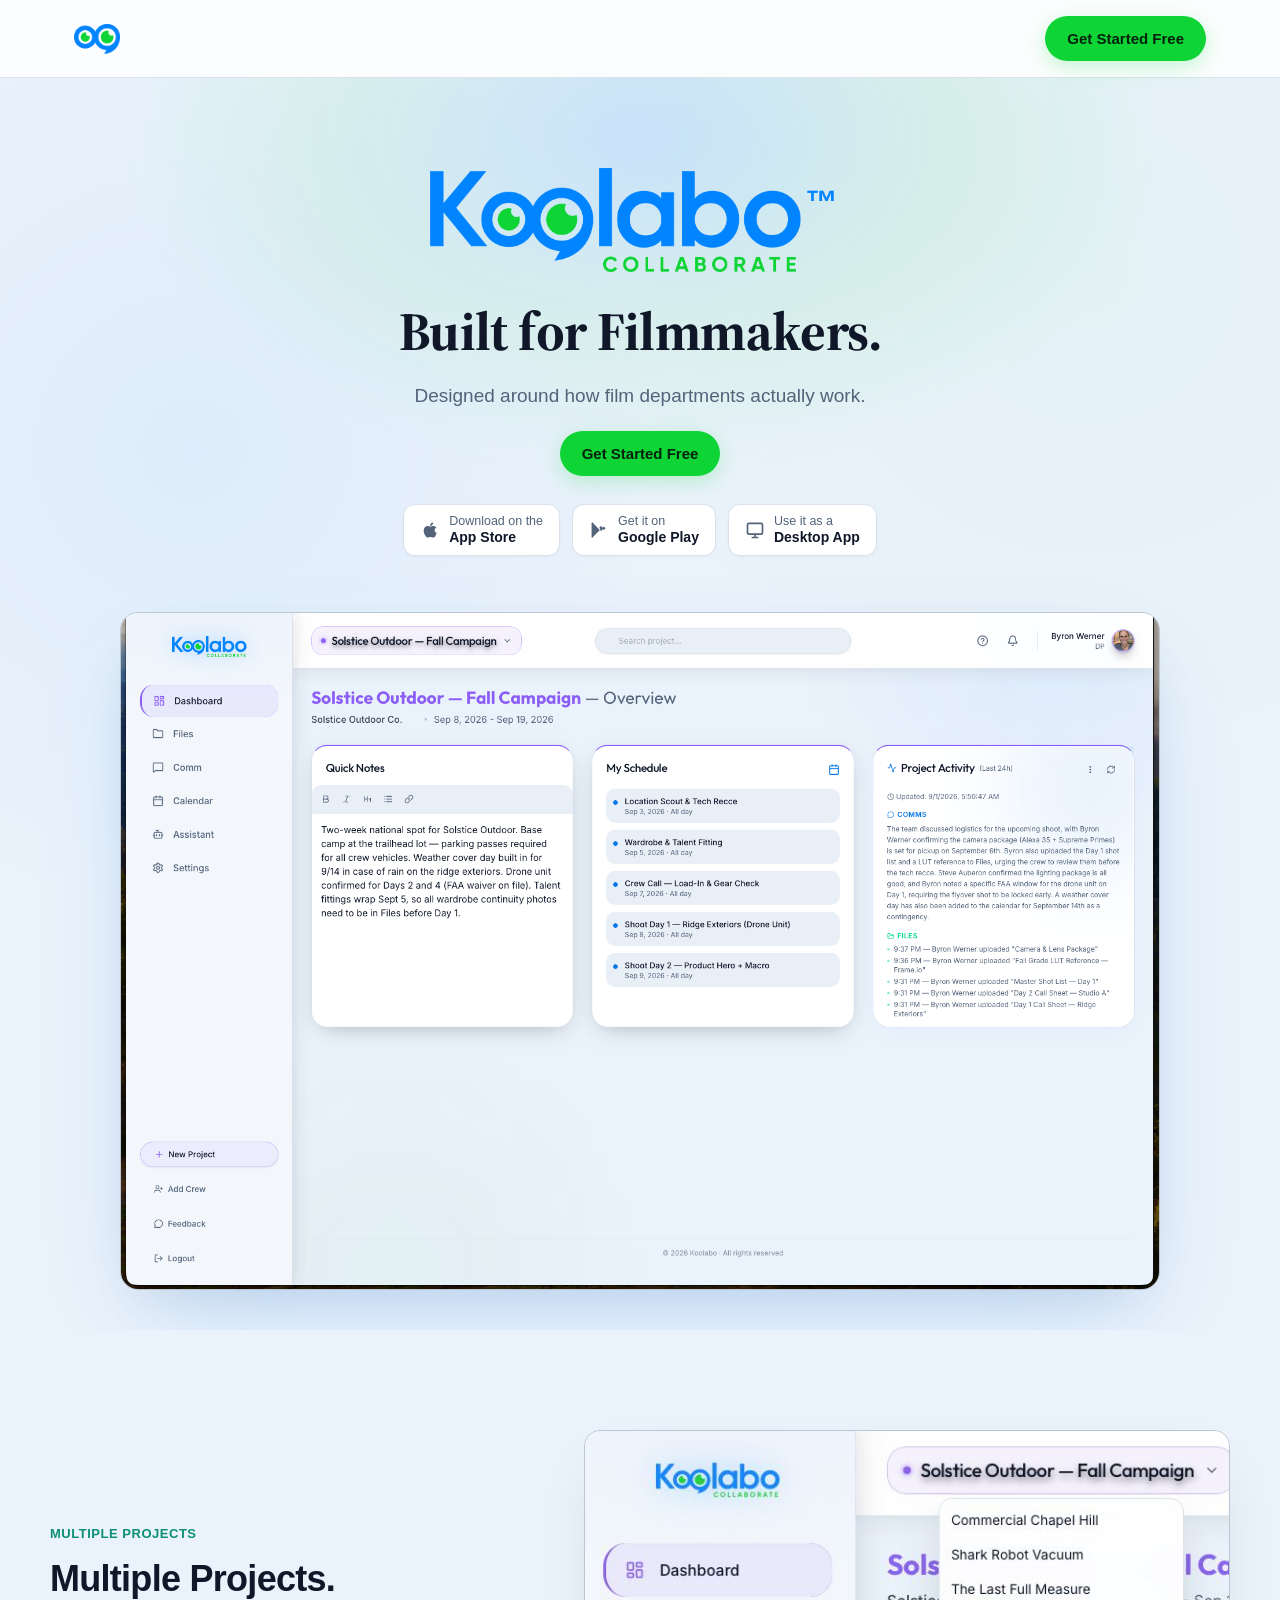
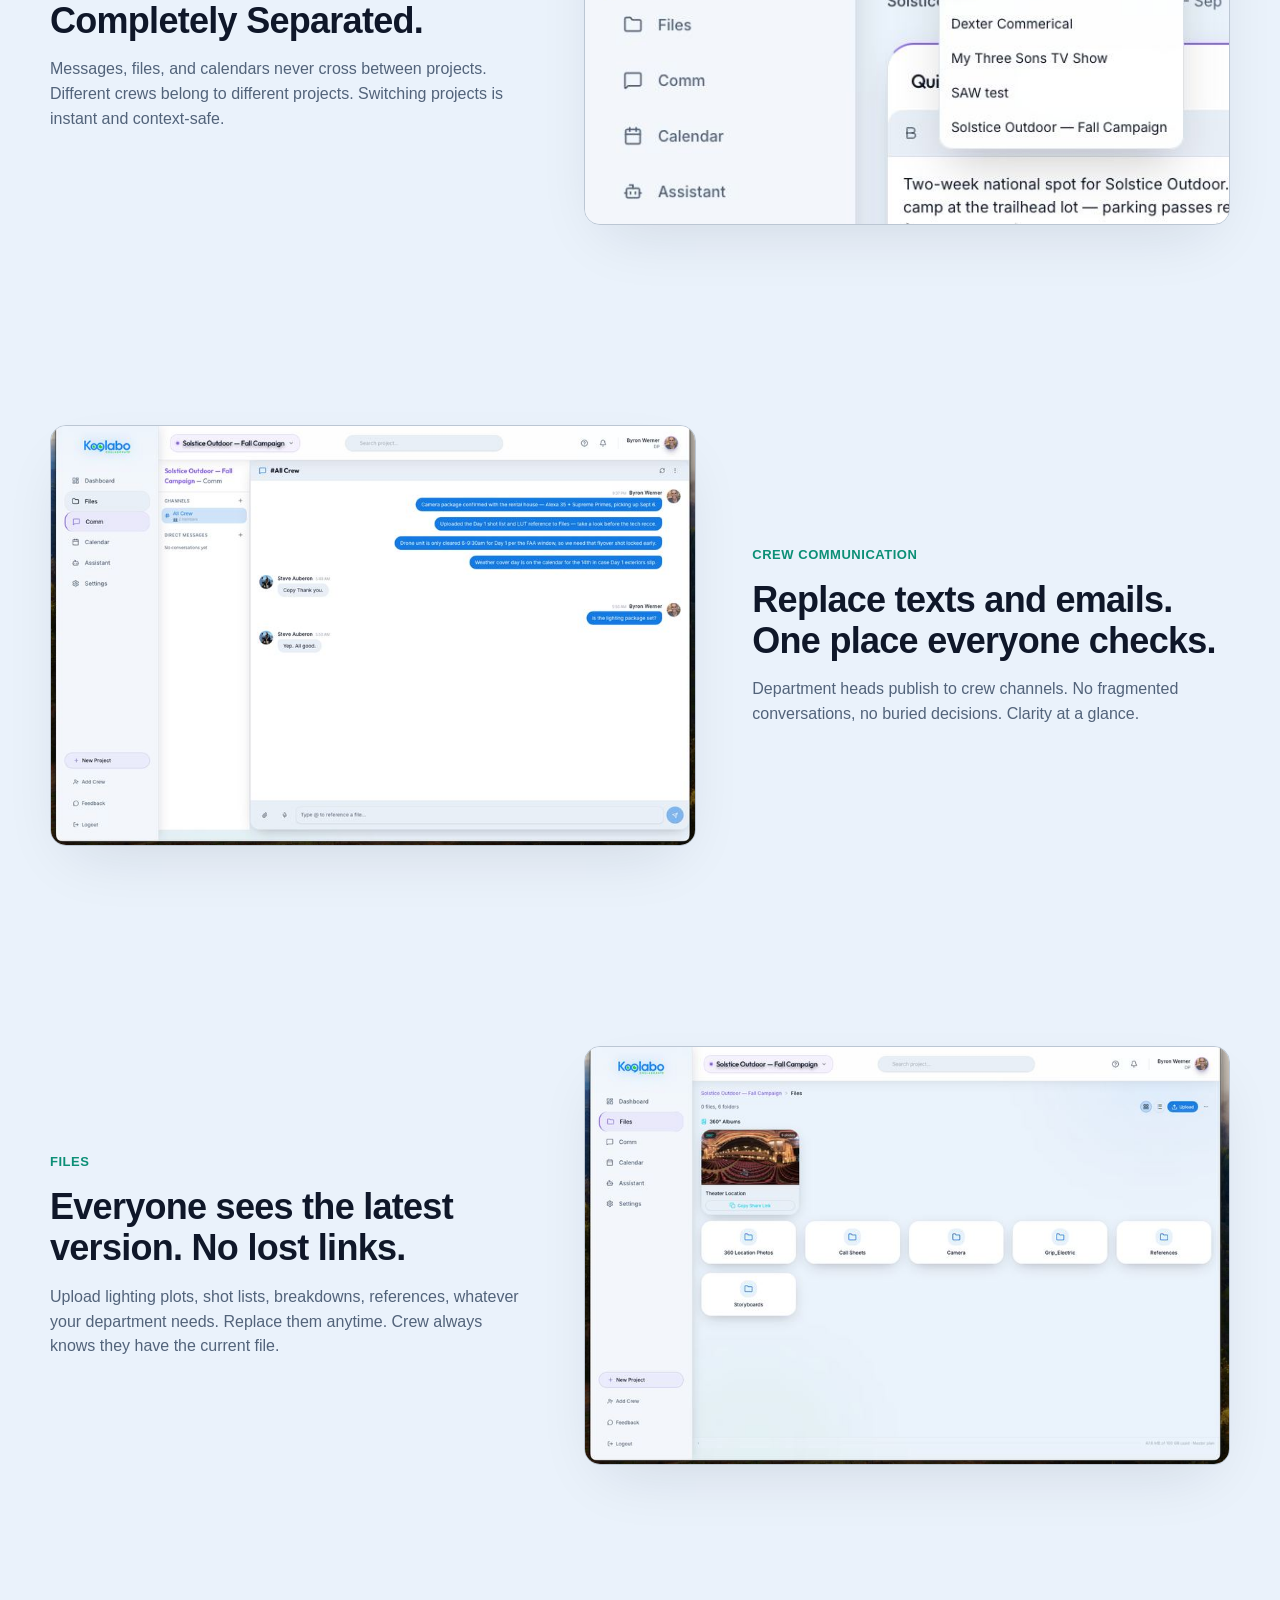
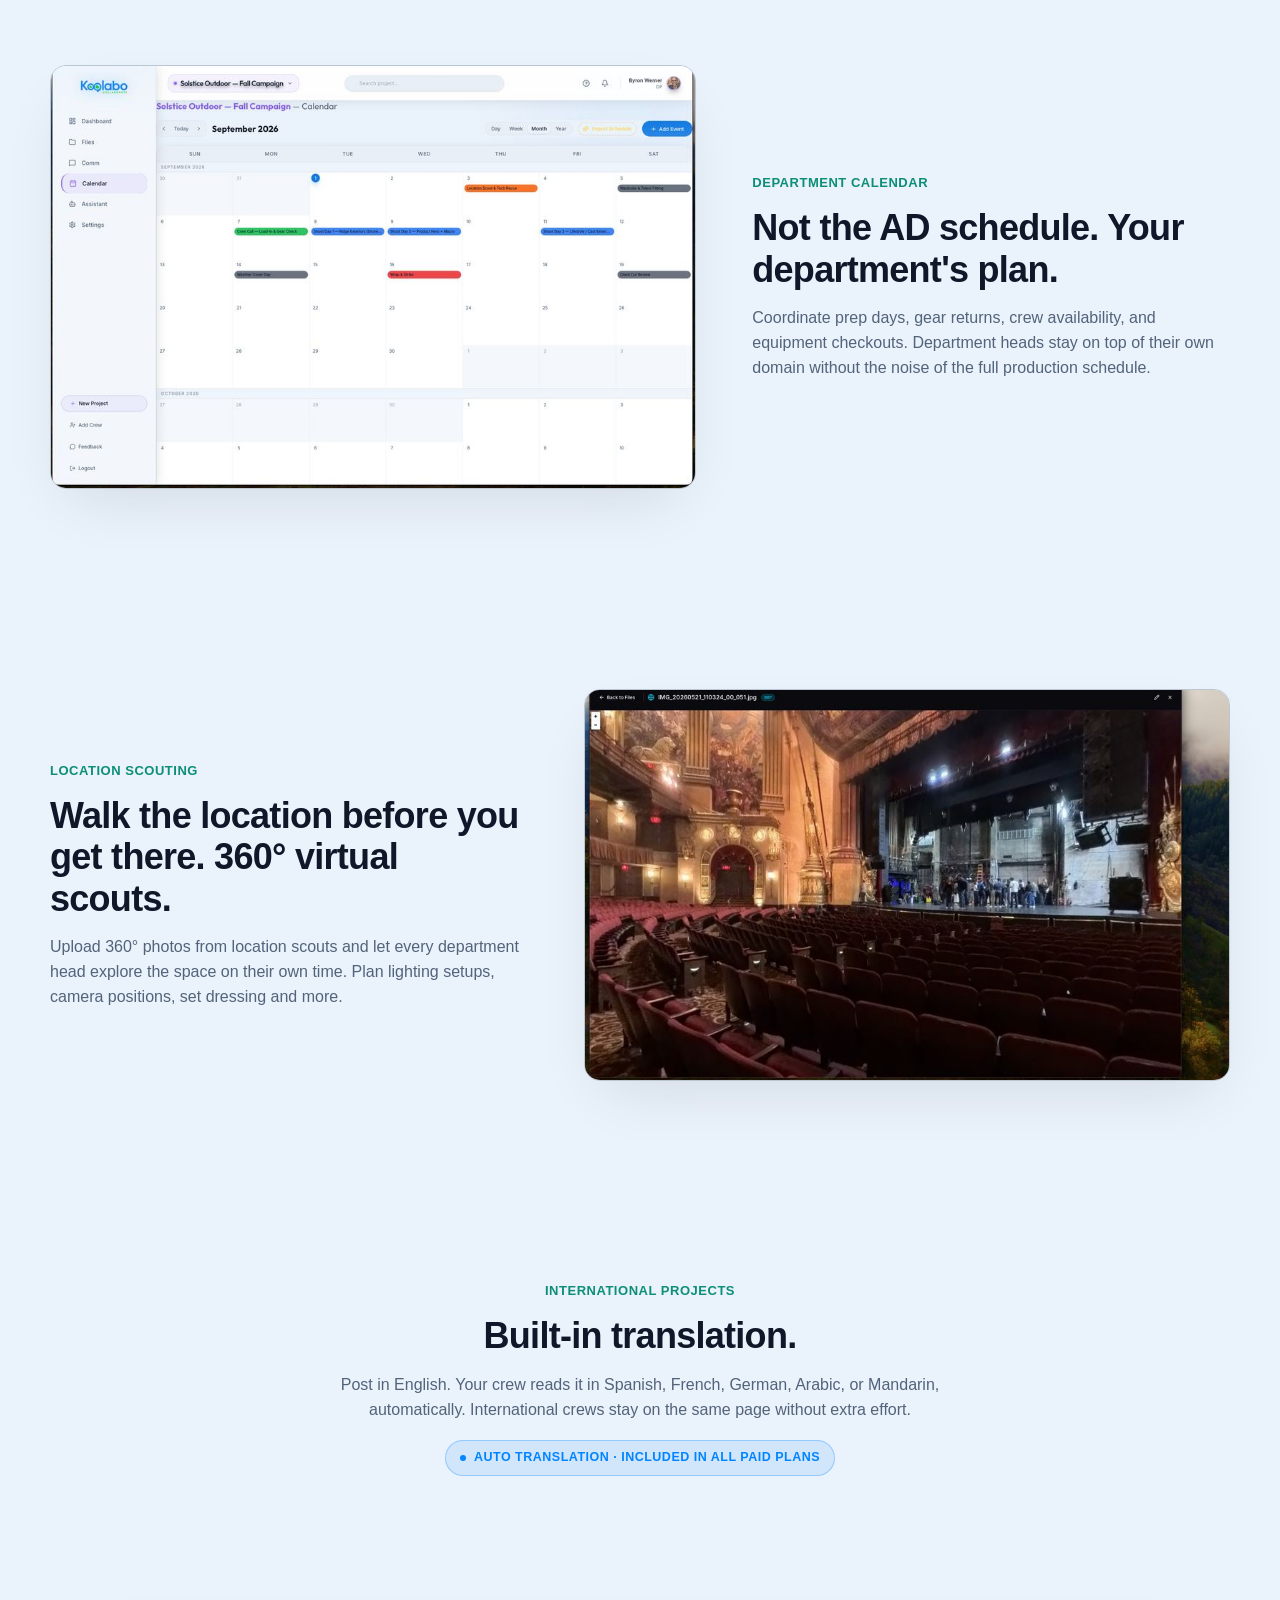
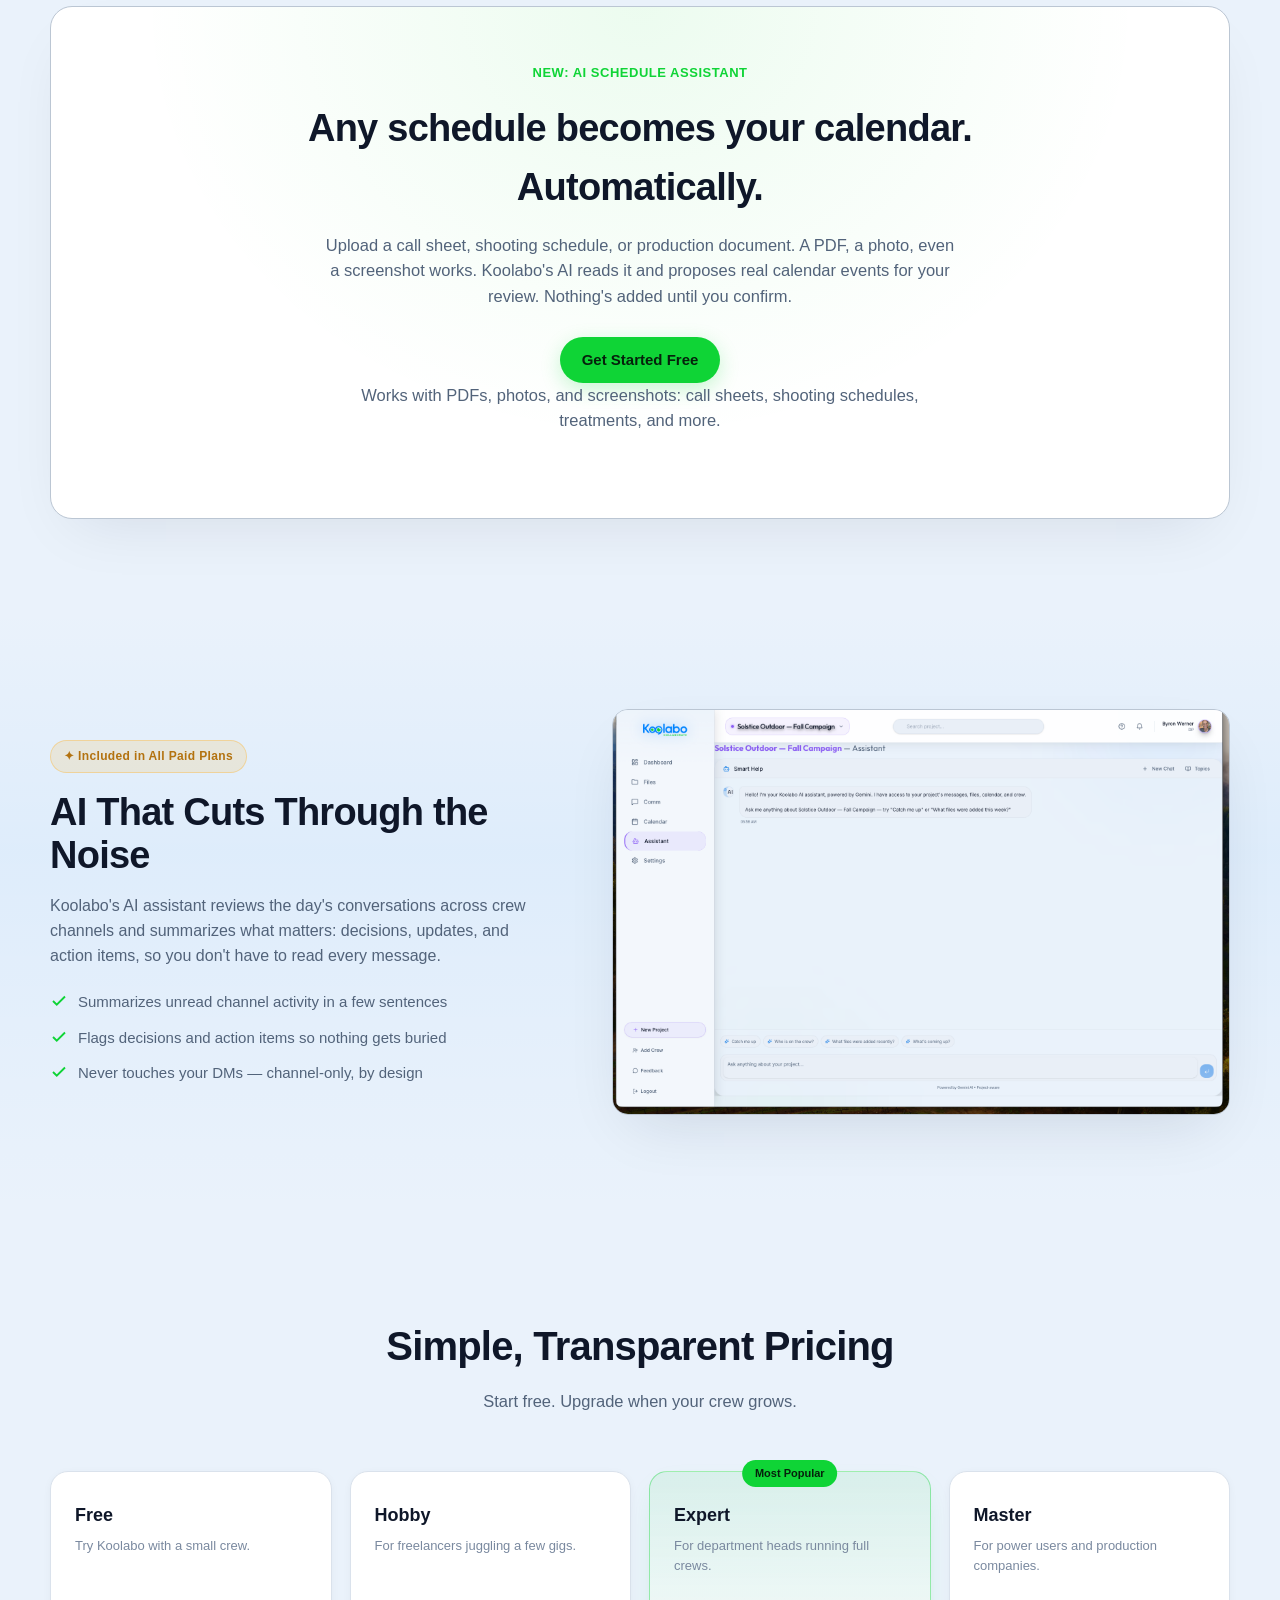
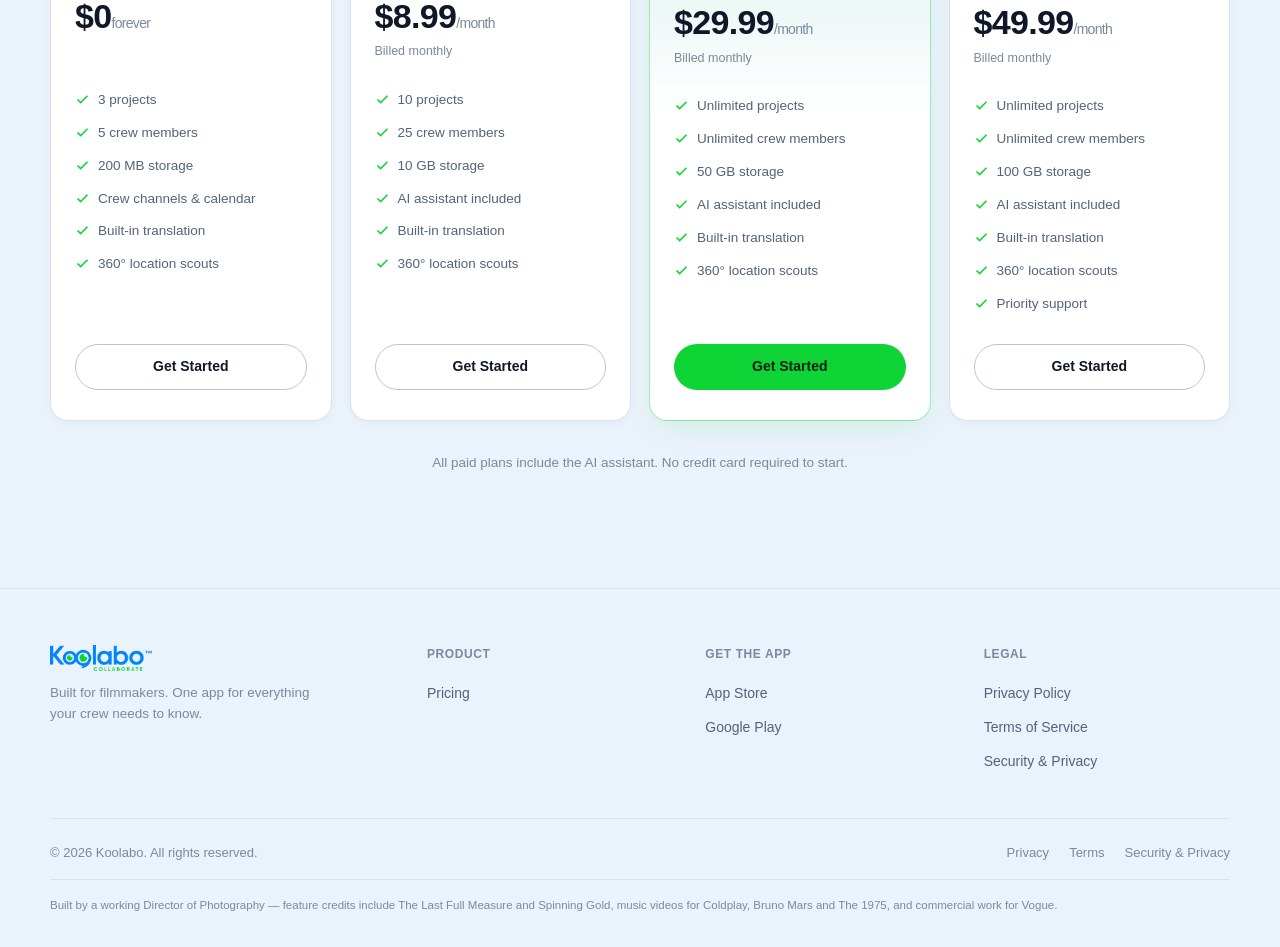
==== commit fbdcd706: "Add trademark marks, live Google Play link, AI features privacy update Co-Authored-By: Claude Sonnet" ====
--- a/index.html
+++ b/index.html
@@ -26,7 +26,7 @@
 </header>
 
 <section class="hero">
-  <img class="hero-logo" src="assets/koolabo-wordmark.png" alt="Koolabo Collaborate">
+  <img class="hero-logo" src="assets/koolabo-wordmark-tm.png" alt="Koolabo&#8482; Collaborate">
   <h1>Built for Filmmakers.</h1>
   <p class="sub">Designed around how film departments actually work.</p>
   <div class="hero-ctas">
@@ -37,10 +37,10 @@
       <svg viewBox="0 0 24 24" fill="currentColor"><path d="M17.05 20.28c-.98.95-2.05.8-3.08.35-1.09-.46-2.09-.48-3.24 0-1.44.62-2.2.44-3.06-.35C2.79 15.25 3.51 7.59 9.27 7.3c1.36.07 2.31.75 3.1.75.79 0 2.26-.93 3.81-.79 1.51.13 2.65.72 3.4 1.82-3.14 1.87-2.36 5.4.49 6.53-.55 1.31-1.28 2.62-2.02 4.67zM12.03 7.24c-.15-2.23 1.66-4.09 3.74-4.24.31 2.6-2.29 4.44-3.74 4.24z"/></svg>
       <span class="label">Download on the<b>App Store</b></span>
     </a>
-    <span class="store-badge disabled">
+    <a href="https://play.google.com/store/apps/details?id=com.koolabo.app" class="store-badge">
       <svg viewBox="0 0 24 24" fill="currentColor"><path d="M3.6 2.6c-.3.3-.5.7-.5 1.2v16.4c0 .5.2.9.5 1.2l.1.1L12.8 12v-.1L3.7 2.5l-.1.1zm10.7 10.8l3.1-3.1-3.1-3.1-1.9 1.9zm-9.4 6.5l7.9-7.9-1.9-1.9-7.9 7.9c0 1.1.6 1.7 1.9 1.9zm-1.9-14.5c-.2.2-.2.5-.2.8l8.1 8.1 1.9-1.9-8-8c-.6-.4-1.3-.1-1.8 1zm14.4 6.4l1.8-1c.6-.4.6-1.4 0-1.8l-1.8-1-2.1 2.1z"/></svg>
-      <span class="label">Coming soon to<b>Google Play</b></span>
-    </span>
+      <span class="label">Get it on<b>Google Play</b></span>
+    </a>
     <a href="https://app.koolabo.com" class="store-badge">
       <svg viewBox="0 0 24 24" fill="none" stroke="currentColor" stroke-width="2"><rect x="3" y="4" width="18" height="13" rx="2"/><path d="M8 21h8M12 17v4"/></svg>
       <span class="label">Use it as a<b>Desktop App</b></span>
@@ -230,7 +230,7 @@
 <footer>
   <div class="footer-grid">
     <div class="footer-brand">
-      <a href="index.html" class="brand"><img src="assets/koolabo-wordmark.png" alt="Koolabo"></a>
+      <a href="index.html" class="brand"><img src="assets/koolabo-wordmark-tm.png" alt="Koolabo&#8482;"></a>
       <p>Built for filmmakers. One app for everything your crew needs to know.</p>
     </div>
     <div class="footer-col">
@@ -240,7 +240,7 @@
     <div class="footer-col">
       <h5>Get the app</h5>
       <a href="https://apps.apple.com/us/app/koolabo/id6770543274">App Store</a>
-      <a href="#" style="opacity:.5;">Google Play (soon)</a>
+      <a href="https://play.google.com/store/apps/details?id=com.koolabo.app">Google Play</a>
     </div>
     <div class="footer-col">
       <h5>Legal</h5>
